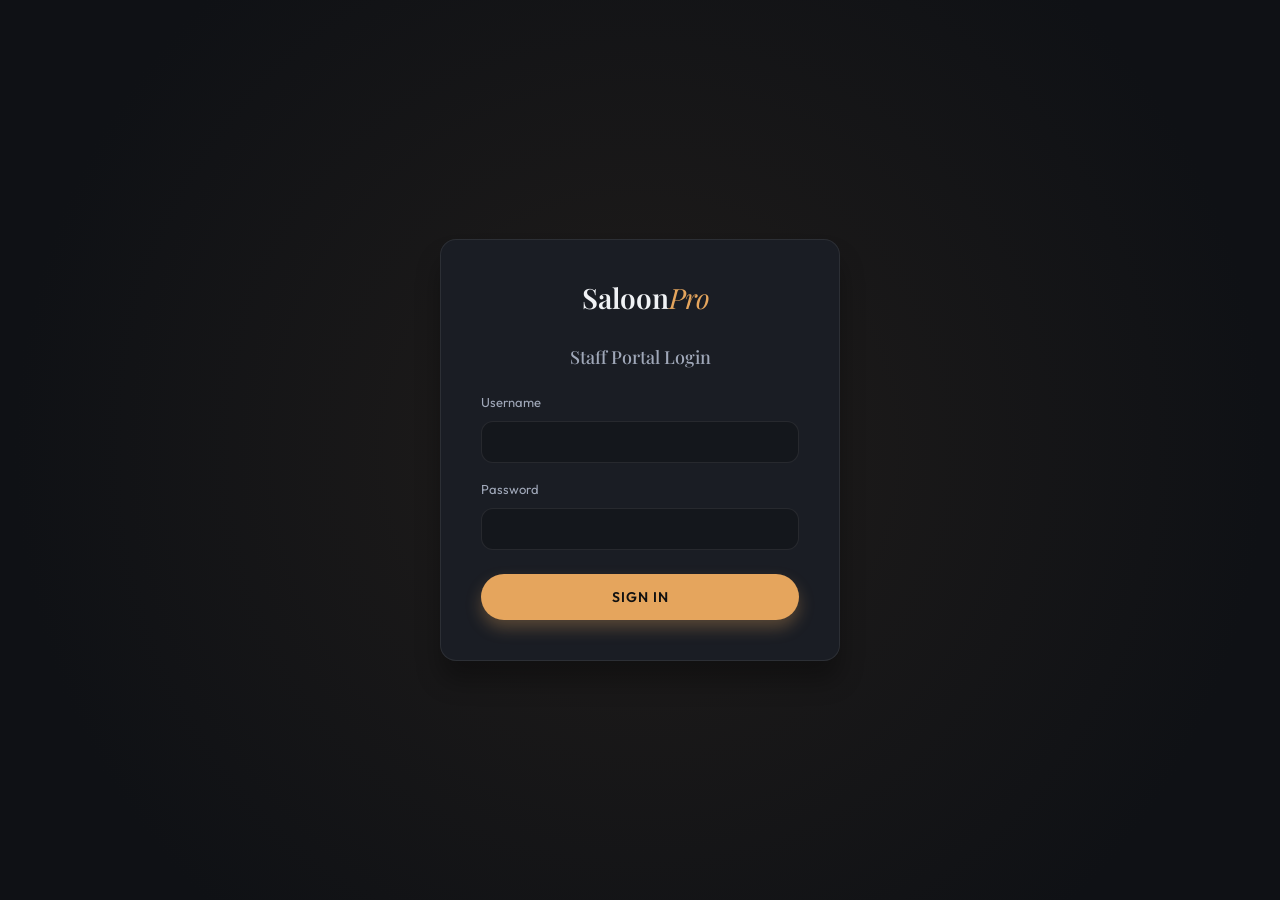
==== admin.html @ 3f76dcb0 "Initial commit" ====
<!DOCTYPE html>
<html lang="en">

<head>
    <meta charset="UTF-8">
    <meta name="viewport" content="width=device-width, initial-scale=1.0">
    <title>Saloon Pro - Premium Hair Salon Management</title>
    <!-- Modern Fonts -->
    <link rel="preconnect" href="https://fonts.googleapis.com">
    <link rel="preconnect" href="https://fonts.gstatic.com" crossorigin>
    <link
        href="https://fonts.googleapis.com/css2?family=Outfit:wght@300;400;500;600;700&family=Playfair+Display:ital,wght@0,400;0,600;1,400&display=swap"
        rel="stylesheet">
    <!-- Phosphor Icons (for clean, modern iconography) -->
    <script src="https://unpkg.com/@phosphor-icons/web"></script>
    <link rel="stylesheet" href="css/styles.css">
</head>

<body class="dark-theme">
    <!-- Login Screen Overlay -->
    <div id="login-screen" style="display:none; position:fixed; inset:0; background:var(--bg-primary); z-index:9999; align-items:center; justify-content:center; background-image: radial-gradient(circle at center, rgba(229, 165, 93, 0.08) 0%, var(--bg-primary) 80%);">
        <div style="background:var(--bg-secondary); border:1px solid var(--border-color); border-radius:var(--radius-lg); padding:40px; width:100%; max-width:400px; box-shadow:var(--shadow-lg); text-align:center; backdrop-filter:var(--blur-xl);">
            <div style="display:inline-flex; align-items:center; gap:12px; margin-bottom:32px;">
                <i class="ph ph-scissors" style="font-size:32px; color:var(--accent-gold);"></i>
                <h2 style="font-family:var(--font-heading); font-size:28px; margin:0;">Saloon<span style="color:var(--accent-gold); font-weight:400; font-style:italic;">Pro</span></h2>
            </div>
            <h3 style="margin-bottom:24px; font-weight:500; font-size:18px; color:var(--text-secondary);">Staff Portal Login</h3>
            <form id="login-form" style="text-align:left;">
                <div style="margin-bottom:16px;">
                    <label style="display:block; margin-bottom:8px; font-size:13px; color:var(--text-secondary);">Username</label>
                    <input type="text" id="login-username" required style="width:100%; padding:12px 16px; background:rgba(0,0,0,0.2); border:1px solid var(--border-color); border-radius:var(--radius-md); color:white; font-family:inherit;">
                </div>
                <div style="margin-bottom:24px;">
                    <label style="display:block; margin-bottom:8px; font-size:13px; color:var(--text-secondary);">Password</label>
                    <input type="password" id="login-password" required style="width:100%; padding:12px 16px; background:rgba(0,0,0,0.2); border:1px solid var(--border-color); border-radius:var(--radius-md); color:white; font-family:inherit;">
                </div>
                <div id="login-error" style="color:var(--danger); font-size:13px; margin-bottom:16px; display:none; text-align:center;"></div>
                <button type="submit" class="btn btn-primary" id="btn-login-submit" style="width:100%; padding:14px; text-transform:uppercase; letter-spacing:1px;">Sign In</button>
            </form>
        </div>
    </div>

    <div id="app" class="app-layout" style="display:none;">
        <!-- Sidebar Navigation -->
        <aside class="sidebar">
            <div class="brand">
                <i class="ph ph-scissors brand-icon"></i>
                <h1>Saloon<span>Pro</span></h1>
            </div>

            <nav class="nav-menu">
                <a href="#" class="nav-item active" data-page="dashboard">
                    <i class="ph ph-squares-four"></i>
                    <span>Dashboard</span>
                </a>
                <a href="#" class="nav-item" data-page="appointments">
                    <i class="ph ph-calendar-check"></i>
                    <span>Appointments</span>
                </a>
                <a href="#" class="nav-item" data-page="clients">
                    <i class="ph ph-users"></i>
                    <span>Clients</span>
                </a>
                <a href="#" class="nav-item" data-page="services">
                    <i class="ph ph-sparkle"></i>
                    <span>Services</span>
                </a>
                <a href="#" class="nav-item" data-page="staff" id="nav-staff">
                    <i class="ph ph-user-circle-gear"></i>
                    <span>Staff</span>
                </a>
                <a href="#" class="nav-item" data-page="checkout">
                    <i class="ph ph-shopping-cart"></i>
                    <span>POS Checkout</span>
                </a>
                <a href="#" class="nav-item" data-page="inventory">
                    <i class="ph ph-package"></i>
                    <span>Inventory</span>
                </a>
                <a href="#" class="nav-item" data-page="expenses">
                    <i class="ph ph-wallet"></i>
                    <span>Expenses</span>
                </a>
                <a href="#" class="nav-item" data-page="reconciliation">
                    <i class="ph ph-vault"></i>
                    <span>Drawer Close</span>
                </a>
            </nav>

            <div class="sidebar-footer">
                <button class="theme-toggle" id="theme-toggle" title="Toggle Theme">
                    <i class="ph ph-moon"></i>
                </button>
                <div class="user-profile">
                    <img src="https://ui-avatars.com/api/?name=Admin&background=1c1c1c&color=e5a55d" alt="Admin"
                        class="avatar" id="user-avatar">
                    <div class="user-info">
                        <span class="user-name" id="user-display-name">Manager</span>
                        <span class="user-role" id="user-display-role">Admin</span>
                    </div>
                </div>
                <button class="btn" id="btn-logout" style="width:100%; margin-top:8px; background:rgba(248,113,113,0.1); color:var(--danger); border:1px solid rgba(248,113,113,0.2); font-weight:600;">
                    <i class="ph ph-sign-out"></i> Logout
                </button>
            </div>
        </aside>

        <!-- Main Content Area -->
        <main class="main-content">
            <header class="topbar">
                <h2 id="page-title">Overview</h2>
                <div class="topbar-actions">
                    <button class="btn btn-primary" id="btn-new-appointment">
                        <i class="ph ph-plus"></i>
                        New Appointment
                    </button>
                    <button class="btn-icon">
                        <i class="ph ph-bell"></i>
                        <span class="badge">3</span>
                    </button>
                </div>
            </header>

            <div id="page-container" class="page-container">
                <!-- Pages will be dynamically injected here -->
            </div>
        </main>
    </div>

    <!-- Add Service Modal -->
    <div id="add-service-modal"
        style="display:none; position:fixed; inset:0; background:rgba(0,0,0,0.8); backdrop-filter:blur(5px); z-index:1000; align-items:center; justify-content:center;">
        <div
            style="background:var(--bg-card); border:1px solid var(--border-light); border-radius:var(--radius-lg); padding:30px; width:100%; max-width:500px; box-shadow:var(--shadow-xl);">
            <div style="display:flex; justify-content:space-between; align-items:center; margin-bottom:24px;">
                <h3 style="margin:0;">Add New Service</h3>
                <button type="button" class="btn-icon" id="close-service-modal" style="width:32px; height:32px;"><i
                        class="ph ph-x"></i></button>
            </div>

            <form id="add-service-form">
                <div style="margin-bottom:16px;">
                    <label
                        style="display:block; margin-bottom:8px; font-size:14px; color:var(--text-secondary);">Service
                        Name</label>
                    <input type="text" id="s-name" required
                        style="width:100%; padding:10px 14px; background:rgba(0,0,0,0.2); border:1px solid var(--border-color); border-radius:var(--radius-md); color:white; font-family:inherit;">
                </div>

                <div style="margin-bottom:16px;">
                    <label
                        style="display:block; margin-bottom:8px; font-size:14px; color:var(--text-secondary);">Description</label>
                    <textarea id="s-desc" rows="2"
                        style="width:100%; padding:10px 14px; background:rgba(0,0,0,0.2); border:1px solid var(--border-color); border-radius:var(--radius-md); color:white; font-family:inherit; resize:vertical;"></textarea>
                </div>

                <div style="display:grid; grid-template-columns:1fr 1fr; gap:16px; margin-bottom:16px;">
                    <div>
                        <label
                            style="display:block; margin-bottom:8px; font-size:14px; color:var(--text-secondary);">Duration
                            (mins)</label>
                        <input type="number" id="s-duration" required min="15" step="15"
                            style="width:100%; padding:10px 14px; background:rgba(0,0,0,0.2); border:1px solid var(--border-color); border-radius:var(--radius-md); color:white; font-family:inherit;">
                    </div>
                    <div>
                        <label
                            style="display:block; margin-bottom:8px; font-size:14px; color:var(--text-secondary);">Price
                            ($)</label>
                        <input type="number" id="s-price" required min="0" step="0.01"
                            style="width:100%; padding:10px 14px; background:rgba(0,0,0,0.2); border:1px solid var(--border-color); border-radius:var(--radius-md); color:white; font-family:inherit;">
                    </div>
                </div>

                <div style="margin-bottom:24px;">
                    <label
                        style="display:block; margin-bottom:8px; font-size:14px; color:var(--text-secondary);">Category</label>
                    <select id="s-category" required
                        style="width:100%; padding:10px 14px; background:var(--bg-secondary); border:1px solid var(--border-color); border-radius:var(--radius-md); color:white; font-family:inherit;">
                        <option value="Haircuts & Styling">Haircuts & Styling</option>
                        <option value="Color & Highlights">Color & Highlights</option>
                        <option value="Treatments">Treatments</option>
                    </select>
                </div>

                <div style="display:flex; justify-content:flex-end; gap:12px;">
                    <button type="button" class="btn" id="cancel-service-modal"
                        style="background:transparent; border:1px solid var(--border-color); color:var(--text-primary);">Cancel</button>
                    <button type="submit" class="btn btn-primary" id="save-service-btn">Save Service</button>
                </div>
            </form>
        </div>
    </div>

    <!-- Edit Service Modal -->
    <div id="edit-service-modal"
        style="display:none; position:fixed; inset:0; background:rgba(0,0,0,0.8); backdrop-filter:blur(5px); z-index:1000; align-items:center; justify-content:center;">
        <div
            style="background:var(--bg-card); border:1px solid var(--border-light); border-radius:var(--radius-lg); padding:30px; width:100%; max-width:500px; box-shadow:var(--shadow-xl);">
            <div style="display:flex; justify-content:space-between; align-items:center; margin-bottom:24px;">
                <h3 style="margin:0;">Edit Service</h3>
                <button type="button" class="btn-icon" id="close-edit-service-modal" style="width:32px; height:32px;"><i
                        class="ph ph-x"></i></button>
            </div>

            <form id="edit-service-form">
                <input type="hidden" id="edit-service-id">
                <div style="margin-bottom:16px;">
                    <label style="display:block; margin-bottom:8px; font-size:14px; color:var(--text-secondary);">Service Name</label>
                    <input type="text" id="edit-s-name" required
                        style="width:100%; padding:10px 14px; background:rgba(0,0,0,0.2); border:1px solid var(--border-color); border-radius:var(--radius-md); color:white; font-family:inherit;">
                </div>

                <div style="margin-bottom:16px;">
                    <label style="display:block; margin-bottom:8px; font-size:14px; color:var(--text-secondary);">Description</label>
                    <textarea id="edit-s-desc" rows="2"
                        style="width:100%; padding:10px 14px; background:rgba(0,0,0,0.2); border:1px solid var(--border-color); border-radius:var(--radius-md); color:white; font-family:inherit; resize:vertical;"></textarea>
                </div>

                <div style="display:grid; grid-template-columns:1fr 1fr; gap:16px; margin-bottom:16px;">
                    <div>
                        <label style="display:block; margin-bottom:8px; font-size:14px; color:var(--text-secondary);">Duration (mins)</label>
                        <input type="number" id="edit-s-duration" required min="15" step="15"
                            style="width:100%; padding:10px 14px; background:rgba(0,0,0,0.2); border:1px solid var(--border-color); border-radius:var(--radius-md); color:white; font-family:inherit;">
                    </div>
                    <div>
                        <label style="display:block; margin-bottom:8px; font-size:14px; color:var(--text-secondary);">Price ($)</label>
                        <input type="number" id="edit-s-price" required min="0" step="0.01"
                            style="width:100%; padding:10px 14px; background:rgba(0,0,0,0.2); border:1px solid var(--border-color); border-radius:var(--radius-md); color:white; font-family:inherit;">
                    </div>
                </div>

                <div style="margin-bottom:24px;">
                    <label style="display:block; margin-bottom:8px; font-size:14px; color:var(--text-secondary);">Category</label>
                    <select id="edit-s-category" required
                        style="width:100%; padding:10px 14px; background:var(--bg-secondary); border:1px solid var(--border-color); border-radius:var(--radius-md); color:white; font-family:inherit;">
                        <option value="Haircuts & Styling">Haircuts & Styling</option>
                        <option value="Color & Highlights">Color & Highlights</option>
                        <option value="Treatments">Treatments</option>
                    </select>
                </div>

                <div style="display:flex; justify-content:flex-end; gap:12px;">
                    <button type="button" class="btn" id="cancel-edit-service-modal"
                        style="background:transparent; border:1px solid var(--border-color); color:var(--text-primary);">Cancel</button>
                    <button type="submit" class="btn btn-primary" id="save-edit-service-btn">Save Changes</button>
                </div>
            </form>
        </div>
    </div>

    <!-- Add Staff Modal -->
    <div id="add-staff-modal"
        style="display:none; position:fixed; inset:0; background:rgba(0,0,0,0.8); backdrop-filter:blur(5px); z-index:1000; align-items:center; justify-content:center;">
        <div
            style="background:var(--bg-card); border:1px solid var(--border-light); border-radius:var(--radius-lg); padding:30px; width:100%; max-width:500px; box-shadow:var(--shadow-xl);">
            <div style="display:flex; justify-content:space-between; align-items:center; margin-bottom:24px;">
                <h3 style="margin:0;">Add New Staff Member</h3>
                <button type="button" class="btn-icon" id="close-staff-modal" style="width:32px; height:32px;"><i
                        class="ph ph-x"></i></button>
            </div>

            <form id="add-staff-form">
                <div style="margin-bottom:16px;">
                    <label style="display:block; margin-bottom:8px; font-size:14px; color:var(--text-secondary);">Full
                        Name</label>
                    <input type="text" id="staff-name" required
                        style="width:100%; padding:10px 14px; background:rgba(0,0,0,0.2); border:1px solid var(--border-color); border-radius:var(--radius-md); color:white; font-family:inherit;">
                </div>

                <div style="margin-bottom:16px;">
                    <label style="display:block; margin-bottom:8px; font-size:14px; color:var(--text-secondary);">Role /
                        Title</label>
                    <input type="text" id="staff-role" required placeholder="e.g. Master Stylist"
                        style="width:100%; padding:10px 14px; background:rgba(0,0,0,0.2); border:1px solid var(--border-color); border-radius:var(--radius-md); color:white; font-family:inherit;">
                </div>

                <div style="margin-bottom:24px;">
                    <label
                        style="display:block; margin-bottom:8px; font-size:14px; color:var(--text-secondary);">Specializations
                        (comma separated)</label>
                    <input type="text" id="staff-specializations" placeholder="e.g. Balayage, Precision Cuts"
                        style="width:100%; padding:10px 14px; background:rgba(0,0,0,0.2); border:1px solid var(--border-color); border-radius:var(--radius-md); color:white; font-family:inherit;">
                </div>

                <div style="display:flex; justify-content:flex-end; gap:12px;">
                    <button type="button" class="btn" id="cancel-staff-modal"
                        style="background:transparent; border:1px solid var(--border-color); color:var(--text-primary);">Cancel</button>
                    <button type="submit" class="btn btn-primary" id="save-staff-btn">Add Staff</button>
                </div>
            </form>
        </div>
    </div>

    <!-- Edit Staff Modal -->
    <div id="edit-staff-modal"
        style="display:none; position:fixed; inset:0; background:rgba(0,0,0,0.8); backdrop-filter:blur(5px); z-index:1000; align-items:center; justify-content:center;">
        <div
            style="background:var(--bg-card); border:1px solid var(--border-light); border-radius:var(--radius-lg); padding:30px; width:100%; max-width:500px; box-shadow:var(--shadow-xl);">
            <div style="display:flex; justify-content:space-between; align-items:center; margin-bottom:24px;">
                <h3 style="margin:0;">Edit Staff Member</h3>
                <button type="button" class="btn-icon" id="close-edit-staff-modal" style="width:32px; height:32px;"><i
                        class="ph ph-x"></i></button>
            </div>

            <form id="edit-staff-form">
                <input type="hidden" id="edit-staff-id">
                <div style="margin-bottom:16px;">
                    <label style="display:block; margin-bottom:8px; font-size:14px; color:var(--text-secondary);">Full Name</label>
                    <input type="text" id="edit-staff-name" required
                        style="width:100%; padding:10px 14px; background:rgba(0,0,0,0.2); border:1px solid var(--border-color); border-radius:var(--radius-md); color:white; font-family:inherit;">
                </div>

                <div style="margin-bottom:16px;">
                    <label style="display:block; margin-bottom:8px; font-size:14px; color:var(--text-secondary);">Portal Account Credentials</label>
                    <div style="display:grid; grid-template-columns: 1fr 1fr; gap:12px;">
                        <input type="text" id="edit-staff-username" required placeholder="Username" style="width:100%; padding:10px 14px; background:rgba(0,0,0,0.2); border:1px solid var(--border-color); border-radius:var(--radius-md); color:white; font-family:inherit;">
                        <input type="password" id="edit-staff-pwd" placeholder="New Password (optional)" style="width:100%; padding:10px 14px; background:rgba(0,0,0,0.2); border:1px solid var(--border-color); border-radius:var(--radius-md); color:white; font-family:inherit;">
                    </div>
                </div>

                <div style="margin-bottom:16px;" id="edit-staff-comm-section">
                    <label style="display:block; margin-bottom:8px; font-size:14px; color:var(--text-secondary);">Commission Configuration</label>
                    <div style="display:grid; grid-template-columns: 1fr 1fr; gap:12px;">
                        <input type="number" id="edit-staff-comm-rate" placeholder="Commission Rate" step="0.1" style="width:100%; padding:10px 14px; background:rgba(0,0,0,0.2); border:1px solid var(--border-color); border-radius:var(--radius-md); color:white; font-family:inherit;">
                        <select id="edit-staff-comm-type" style="width:100%; padding:10px 14px; background:var(--bg-secondary); border:1px solid var(--border-color); border-radius:var(--radius-md); color:white; font-family:inherit;">
                            <option value="percentage">Percentage (%)</option>
                            <option value="fixed">Fixed ($)</option>
                        </select>
                    </div>
                </div>

                <div style="margin-bottom:24px;" id="edit-staff-specs-section">
                    <label style="display:block; margin-bottom:8px; font-size:14px; color:var(--text-secondary);">Specializations (comma separated)</label>
                    <input type="text" id="edit-staff-specializations" placeholder="e.g. Balayage, Precision Cuts"
                        style="width:100%; padding:10px 14px; background:rgba(0,0,0,0.2); border:1px solid var(--border-color); border-radius:var(--radius-md); color:white; font-family:inherit;">
                </div>

                <div style="display:flex; justify-content:flex-end; gap:12px;">
                    <button type="button" class="btn" id="cancel-edit-staff-modal"
                        style="background:transparent; border:1px solid var(--border-color); color:var(--text-primary);">Cancel</button>
                    <button type="submit" class="btn btn-primary" id="save-edit-staff-btn">Save Changes</button>
                </div>
            </form>
        </div>
    </div>

    <!-- New Appointment Modal -->
    <div id="new-appointment-modal"
        style="display:none; position:fixed; inset:0; background:rgba(0,0,0,0.8); backdrop-filter:blur(5px); z-index:1000; align-items:center; justify-content:center;">
        <div
            style="background:var(--bg-card); border:1px solid var(--border-light); border-radius:var(--radius-lg); padding:30px; width:100%; max-width:500px; box-shadow:var(--shadow-xl);">
            <div style="display:flex; justify-content:space-between; align-items:center; margin-bottom:24px;">
                <h3 style="margin:0;">Create Appointment</h3>
                <button type="button" class="btn-icon" id="close-appointment-modal" style="width:32px; height:32px;"><i
                        class="ph ph-x"></i></button>
            </div>

            <form id="new-appointment-form">
                <div style="margin-bottom:16px;">
                    <label style="display:block; margin-bottom:8px; font-size:14px; color:var(--text-secondary);">Client Name</label>
                    <input type="text" id="apt-client-name" required
                        style="width:100%; padding:10px 14px; background:rgba(0,0,0,0.2); border:1px solid var(--border-color); border-radius:var(--radius-md); color:white; font-family:inherit;">
                </div>

                <div style="display:grid; grid-template-columns:1fr 1fr; gap:16px; margin-bottom:16px;">
                    <div>
                        <label style="display:block; margin-bottom:8px; font-size:14px; color:var(--text-secondary);">Client Email</label>
                        <input type="email" id="apt-client-email"
                            style="width:100%; padding:10px 14px; background:rgba(0,0,0,0.2); border:1px solid var(--border-color); border-radius:var(--radius-md); color:white; font-family:inherit;">
                    </div>
                    <div>
                        <label style="display:block; margin-bottom:8px; font-size:14px; color:var(--text-secondary);">Client Phone</label>
                        <input type="text" id="apt-client-phone" required
                            style="width:100%; padding:10px 14px; background:rgba(0,0,0,0.2); border:1px solid var(--border-color); border-radius:var(--radius-md); color:white; font-family:inherit;">
                    </div>
                </div>

                <div style="display:grid; grid-template-columns:1fr 1fr; gap:16px; margin-bottom:16px;">
                    <div>
                        <label style="display:block; margin-bottom:8px; font-size:14px; color:var(--text-secondary);">Service</label>
                        <select id="apt-service-id" required
                            style="width:100%; padding:10px 14px; background:var(--bg-secondary); border:1px solid var(--border-color); border-radius:var(--radius-md); color:white; font-family:inherit;"></select>
                    </div>
                    <div>
                        <label style="display:block; margin-bottom:8px; font-size:14px; color:var(--text-secondary);">Stylist</label>
                        <select id="apt-staff-id" required
                            style="width:100%; padding:10px 14px; background:var(--bg-secondary); border:1px solid var(--border-color); border-radius:var(--radius-md); color:white; font-family:inherit;"></select>
                    </div>
                </div>

                <div style="display:grid; grid-template-columns:1fr 1fr; gap:16px; margin-bottom:16px;">
                    <div>
                        <label style="display:block; margin-bottom:8px; font-size:14px; color:var(--text-secondary);">Date</label>
                        <input type="date" id="apt-date" required
                            style="width:100%; padding:10px 14px; background:rgba(0,0,0,0.2); border:1px solid var(--border-color); border-radius:var(--radius-md); color:white; font-family:inherit;">
                    </div>
                    <div>
                        <label style="display:block; margin-bottom:8px; font-size:14px; color:var(--text-secondary);">Time</label>
                        <input type="time" id="apt-time" required
                            style="width:100%; padding:10px 14px; background:rgba(0,0,0,0.2); border:1px solid var(--border-color); border-radius:var(--radius-md); color:white; font-family:inherit;">
                    </div>
                </div>

                <div style="margin-bottom:24px;">
                    <label style="display:block; margin-bottom:8px; font-size:14px; color:var(--text-secondary);">Booking Type</label>
                    <select id="apt-client-type" required
                        style="width:100%; padding:10px 14px; background:var(--bg-secondary); border:1px solid var(--border-color); border-radius:var(--radius-md); color:white; font-family:inherit;">
                        <option value="pre-booked">Pre-booked</option>
                        <option value="walk-in">Walk-in</option>
                    </select>
                </div>

                <div style="display:flex; justify-content:flex-end; gap:12px;">
                    <button type="button" class="btn" id="cancel-appointment-modal"
                        style="background:transparent; border:1px solid var(--border-color); color:var(--text-primary);">Cancel</button>
                    <button type="submit" class="btn btn-primary" id="save-appointment-btn">Save Appointment</button>
                </div>
            </form>
        </div>
    </div>

    <!-- Add Product Modal -->
    <div id="add-product-modal"
        style="display:none; position:fixed; inset:0; background:rgba(0,0,0,0.8); backdrop-filter:blur(5px); z-index:1000; align-items:center; justify-content:center;">
        <div
            style="background:var(--bg-card); border:1px solid var(--border-light); border-radius:var(--radius-lg); padding:30px; width:100%; max-width:500px; box-shadow:var(--shadow-xl);">
            <div style="display:flex; justify-content:space-between; align-items:center; margin-bottom:24px;">
                <h3 style="margin:0;">Add New Product</h3>
                <button type="button" class="btn-icon" id="close-product-modal" style="width:32px; height:32px;"><i
                        class="ph ph-x"></i></button>
            </div>

            <form id="add-product-form">
                <div style="margin-bottom:16px;">
                    <label style="display:block; margin-bottom:8px; font-size:14px; color:var(--text-secondary);">Product Name</label>
                    <input type="text" id="p-name" required
                        style="width:100%; padding:10px 14px; background:rgba(0,0,0,0.2); border:1px solid var(--border-color); border-radius:var(--radius-md); color:white; font-family:inherit;">
                </div>

                <div style="margin-bottom:16px;">
                    <label style="display:block; margin-bottom:8px; font-size:14px; color:var(--text-secondary);">Description</label>
                    <textarea id="p-desc" rows="2"
                        style="width:100%; padding:10px 14px; background:rgba(0,0,0,0.2); border:1px solid var(--border-color); border-radius:var(--radius-md); color:white; font-family:inherit; resize:vertical;"></textarea>
                </div>

                <div style="display:grid; grid-template-columns:1fr 1fr; gap:16px; margin-bottom:16px;">
                    <div>
                        <label style="display:block; margin-bottom:8px; font-size:14px; color:var(--text-secondary);">Price ($)</label>
                        <input type="number" id="p-price" required min="0" step="0.01"
                            style="width:100%; padding:10px 14px; background:rgba(0,0,0,0.2); border:1px solid var(--border-color); border-radius:var(--radius-md); color:white; font-family:inherit;">
                    </div>
                    <div>
                        <label style="display:block; margin-bottom:8px; font-size:14px; color:var(--text-secondary);">Initial Stock</label>
                        <input type="number" id="p-stock" required min="0" step="0.1"
                            style="width:100%; padding:10px 14px; background:rgba(0,0,0,0.2); border:1px solid var(--border-color); border-radius:var(--radius-md); color:white; font-family:inherit;">
                    </div>
                </div>

                <div style="display:grid; grid-template-columns:1fr 1fr; gap:16px; margin-bottom:24px;">
                    <div>
                        <label style="display:block; margin-bottom:8px; font-size:14px; color:var(--text-secondary);">Category</label>
                        <select id="p-category" required
                            style="width:100%; padding:10px 14px; background:var(--bg-secondary); border:1px solid var(--border-color); border-radius:var(--radius-md); color:white; font-family:inherit;">
                            <option value="retail_sale">Retail Sale</option>
                            <option value="salon_consumption">Salon Consumption</option>
                        </select>
                    </div>
                    <div>
                        <label style="display:block; margin-bottom:8px; font-size:14px; color:var(--text-secondary);">Min Stock Alert</label>
                        <input type="number" id="p-min-alert" required min="0" step="1"
                            style="width:100%; padding:10px 14px; background:rgba(0,0,0,0.2); border:1px solid var(--border-color); border-radius:var(--radius-md); color:white; font-family:inherit;">
                    </div>
                </div>

                <div style="display:flex; justify-content:flex-end; gap:12px;">
                    <button type="button" class="btn" id="cancel-product-modal"
                        style="background:transparent; border:1px solid var(--border-color); color:var(--text-primary);">Cancel</button>
                    <button type="submit" class="btn btn-primary" id="save-product-btn">Save Product</button>
                </div>
            </form>
        </div>
    </div>

    <!-- Log Expense Modal -->
    <div id="add-expense-modal"
        style="display:none; position:fixed; inset:0; background:rgba(0,0,0,0.8); backdrop-filter:blur(5px); z-index:1000; align-items:center; justify-content:center;">
        <div
            style="background:var(--bg-card); border:1px solid var(--border-light); border-radius:var(--radius-lg); padding:30px; width:100%; max-width:500px; box-shadow:var(--shadow-xl);">
            <div style="display:flex; justify-content:space-between; align-items:center; margin-bottom:24px;">
                <h3 style="margin:0;">Log Expense</h3>
                <button type="button" class="btn-icon" id="close-expense-modal" style="width:32px; height:32px;"><i
                        class="ph ph-x"></i></button>
            </div>

            <form id="add-expense-form">
                <div style="margin-bottom:16px;">
                    <label style="display:block; margin-bottom:8px; font-size:14px; color:var(--text-secondary);">Category</label>
                    <select id="exp-category" required
                        style="width:100%; padding:10px 14px; background:var(--bg-secondary); border:1px solid var(--border-color); border-radius:var(--radius-md); color:white; font-family:inherit;">
                        <option value="Rent">Rent</option>
                        <option value="Utilities">Utilities</option>
                        <option value="Salon Supplies">Salon Supplies</option>
                        <option value="Marketing">Marketing</option>
                        <option value="Salaries">Salaries</option>
                        <option value="Other">Other</option>
                    </select>
                </div>

                <div style="display:grid; grid-template-columns:1fr 1fr; gap:16px; margin-bottom:16px;">
                    <div>
                        <label style="display:block; margin-bottom:8px; font-size:14px; color:var(--text-secondary);">Amount ($)</label>
                        <input type="number" id="exp-amount" required min="0.01" step="0.01"
                            style="width:100%; padding:10px 14px; background:rgba(0,0,0,0.2); border:1px solid var(--border-color); border-radius:var(--radius-md); color:white; font-family:inherit;">
                    </div>
                    <div>
                        <label style="display:block; margin-bottom:8px; font-size:14px; color:var(--text-secondary);">Expense Date</label>
                        <input type="date" id="exp-date" required
                            style="width:100%; padding:10px 14px; background:rgba(0,0,0,0.2); border:1px solid var(--border-color); border-radius:var(--radius-md); color:white; font-family:inherit;">
                    </div>
                </div>

                <div style="margin-bottom:24px;">
                    <label style="display:block; margin-bottom:8px; font-size:14px; color:var(--text-secondary);">Description</label>
                    <textarea id="exp-desc" rows="2" placeholder="Describe the logged expense..."
                        style="width:100%; padding:10px 14px; background:rgba(0,0,0,0.2); border:1px solid var(--border-color); border-radius:var(--radius-md); color:white; font-family:inherit; resize:vertical;"></textarea>
                </div>

                <div style="display:flex; justify-content:flex-end; gap:12px;">
                    <button type="button" class="btn" id="cancel-expense-modal"
                        style="background:transparent; border:1px solid var(--border-color); color:var(--text-primary);">Cancel</button>
                    <button type="submit" class="btn btn-primary" id="save-expense-btn">Log Expense</button>
                </div>
            </form>
        </div>
    </div>

    <script src="js/app.js?v=2"></script>
</body>

</html>
---- css/styles.css ----
/* --- CSS Variables & Theming --- */
:root {
    /* Fonts */
    --font-heading: 'Playfair Display', serif;
    --font-body: 'Outfit', sans-serif;

    /* Base Colors (Dark Theme) */
    --bg-primary: #0f1115;
    --bg-secondary: #1a1d24;
    --bg-card: rgba(30, 33, 40, 0.7);
    --bg-glass: rgba(43, 48, 59, 0.3);
    
    --text-primary: #f0f2f5;
    --text-secondary: #a0a8b9;
    --text-muted: #6b7280;
    
    --border-color: rgba(255, 255, 255, 0.08);
    --border-light: rgba(255, 255, 255, 0.04);

    /* Accents (Premium Gold/Champagne) */
    --accent-gold: #e5a55d;
    --accent-gold-hover: #d18f45;
    --accent-gold-glow: rgba(229, 165, 93, 0.3);
    
    /* Semantic Colors */
    --success: #34d399;
    --warning: #fbbf24;
    --danger: #f87171;
    --info: #60a5fa;

    /* Shadows & Effects */
    --shadow-sm: 0 4px 6px rgba(0,0,0,0.1);
    --shadow-md: 0 10px 15px rgba(0,0,0,0.2);
    --shadow-lg: 0 20px 25px rgba(0,0,0,0.3);
    --shadow-gold: 0 8px 16px var(--accent-gold-glow);
    
    --blur-xl: blur(20px);
    --radius-sm: 8px;
    --radius-md: 12px;
    --radius-lg: 16px;
    --radius-full: 9999px;

    /* Transitions */
    --transition-fast: 0.2s ease-out;
    --transition-slow: 0.4s cubic-bezier(0.4, 0, 0.2, 1);
}

/* Light Theme Variables */
body.light-theme {
    --bg-primary: #f8fafc;
    --bg-secondary: #ffffff;
    --bg-card: rgba(255, 255, 255, 0.8);
    --bg-glass: rgba(255, 255, 255, 0.5);
    
    --text-primary: #0f172a;
    --text-secondary: #475569;
    --text-muted: #94a3b8;
    
    --border-color: rgba(0, 0, 0, 0.08);
    --border-light: rgba(0, 0, 0, 0.04);

    --accent-gold: #d97706;
    --accent-gold-hover: #b45309;
    --accent-gold-glow: rgba(217, 119, 6, 0.2);
}

/* --- Resets & Base Styles --- */
* {
    margin: 0;
    padding: 0;
    box-sizing: border-box;
}

body {
    font-family: var(--font-body);
    background-color: var(--bg-primary);
    color: var(--text-primary);
    line-height: 1.6;
    height: 100vh;
    overflow: hidden;
    transition: background-color var(--transition-slow), color var(--transition-slow);
}

h1, h2, h3, h4 {
    font-family: var(--font-heading);
    font-weight: 600;
    line-height: 1.2;
}

ul { list-style: none; }
a { text-decoration: none; color: inherit; }

/* --- Layout --- */
.app-layout {
    display: flex;
    height: 100vh;
    width: 100vw;
}

/* --- Sidebar --- */
.sidebar {
    width: 280px;
    background-color: var(--bg-secondary);
    border-right: 1px solid var(--border-color);
    display: flex;
    flex-direction: column;
    padding: 24px 20px;
    transition: background-color var(--transition-slow);
    z-index: 10;
}

.brand {
    display: flex;
    align-items: center;
    gap: 12px;
    margin-bottom: 48px;
    padding: 0 12px;
}

.brand-icon {
    font-size: 28px;
    color: var(--accent-gold);
}

.brand h1 {
    font-size: 24px;
    font-family: var(--font-heading);
    letter-spacing: -0.5px;
}

.brand h1 span {
    color: var(--accent-gold);
    font-weight: 400;
    font-style: italic;
}

.nav-menu {
    flex: 1;
    display: flex;
    flex-direction: column;
    gap: 8px;
}

.nav-item {
    display: flex;
    align-items: center;
    gap: 16px;
    padding: 12px 16px;
    border-radius: var(--radius-md);
    color: var(--text-secondary);
    font-weight: 500;
    font-size: 15px;
    transition: all var(--transition-fast);
}

.nav-item i {
    font-size: 22px;
}

.nav-item:hover {
    background-color: var(--bg-glass);
    color: var(--text-primary);
    transform: translateX(4px);
}

.nav-item.active {
    background-color: var(--accent-gold-glow);
    color: var(--accent-gold);
    position: relative;
    border-left: 3px solid var(--accent-gold);
}

.sidebar-footer {
    margin-top: auto;
    display: flex;
    flex-direction: column;
    gap: 16px;
    border-top: 1px solid var(--border-light);
    padding-top: 24px;
}

.user-profile {
    display: flex;
    align-items: center;
    gap: 12px;
    padding: 8px;
    border-radius: var(--radius-md);
    background: var(--bg-glass);
    border: 1px solid var(--border-color);
}

.avatar {
    width: 40px;
    height: 40px;
    border-radius: var(--radius-full);
    object-fit: cover;
    border: 2px solid var(--accent-gold);
}

.user-info {
    display: flex;
    flex-direction: column;
}

.user-name {
    font-weight: 600;
    font-size: 14px;
}

.user-role {
    font-size: 12px;
    color: var(--text-muted);
}

/* --- Main Content --- */
.main-content {
    flex: 1;
    display: flex;
    flex-direction: column;
    background: radial-gradient(circle at top right, var(--bg-secondary) 0%, var(--bg-primary) 60%);
    overflow: hidden;
}

.topbar {
    height: 80px;
    padding: 0 40px;
    display: flex;
    align-items: center;
    justify-content: space-between;
    border-bottom: 1px solid var(--border-light);
    backdrop-filter: var(--blur-xl);
    -webkit-backdrop-filter: var(--blur-xl);
    z-index: 5;
}

#page-title {
    font-size: 26px;
    letter-spacing: -0.5px;
}

.topbar-actions {
    display: flex;
    align-items: center;
    gap: 16px;
}

/* --- Buttons --- */
.btn {
    display: inline-flex;
    align-items: center;
    justify-content: center;
    gap: 8px;
    padding: 10px 20px;
    border-radius: var(--radius-full);
    font-weight: 600;
    font-size: 14px;
    cursor: pointer;
    border: none;
    transition: all var(--transition-fast);
    font-family: inherit;
}

.btn-primary {
    background-color: var(--accent-gold);
    color: #111;
    box-shadow: var(--shadow-gold);
}

.btn-primary:hover {
    background-color: var(--accent-gold-hover);
    transform: translateY(-2px);
    box-shadow: 0 12px 20px var(--accent-gold-glow);
}

.btn-icon {
    width: 44px;
    height: 44px;
    border-radius: var(--radius-full);
    display: flex;
    align-items: center;
    justify-content: center;
    background-color: var(--bg-glass);
    border: 1px solid var(--border-color);
    color: var(--text-primary);
    cursor: pointer;
    font-size: 20px;
    transition: all var(--transition-fast);
    position: relative;
}

.btn-icon:hover {
    background-color: var(--bg-secondary);
    transform: translateY(-2px);
}

.theme-toggle {
    width: 100%;
    display: flex;
    align-items: center;
    justify-content: center;
    padding: 8px;
    border-radius: var(--radius-md);
    background: transparent;
    border: 1px solid var(--border-color);
    color: var(--text-secondary);
    cursor: pointer;
    transition: all var(--transition-fast);
    font-size: 20px;
}
.theme-toggle:hover {
    background: var(--bg-glass);
    color: var(--text-primary);
}

.badge {
    position: absolute;
    top: -2px;
    right: -2px;
    background-color: var(--accent-gold);
    color: #111;
    font-size: 10px;
    font-weight: 700;
    width: 18px;
    height: 18px;
    border-radius: var(--radius-full);
    display: flex;
    align-items: center;
    justify-content: center;
    border: 2px solid var(--bg-primary);
}

/* --- Page Container --- */
.page-container {
    flex: 1;
    padding: 40px;
    overflow-y: auto;
    scrollbar-width: thin;
    scrollbar-color: var(--border-color) transparent;
}

.page-container::-webkit-scrollbar {
    width: 6px;
}
.page-container::-webkit-scrollbar-track {
    background: transparent;
}
.page-container::-webkit-scrollbar-thumb {
    background-color: var(--border-color);
    border-radius: 10px;
}

/* Animations */
@keyframes fadeIn {
    from { opacity: 0; transform: translateY(10px); }
    to { opacity: 1; transform: translateY(0); }
}

.fade-in {
    animation: fadeIn var(--transition-slow) forwards;
}

/* Status dots */
.status-dot {
    width: 8px;
    height: 8px;
    border-radius: var(--radius-full);
    display: inline-block;
}
.status-upcoming { background-color: var(--info); box-shadow: 0 0 8px var(--info); }
.status-active { background-color: var(--success); box-shadow: 0 0 8px var(--success); }
.status-completed { background-color: var(--text-muted); }
.status-cancelled { background-color: var(--danger); }
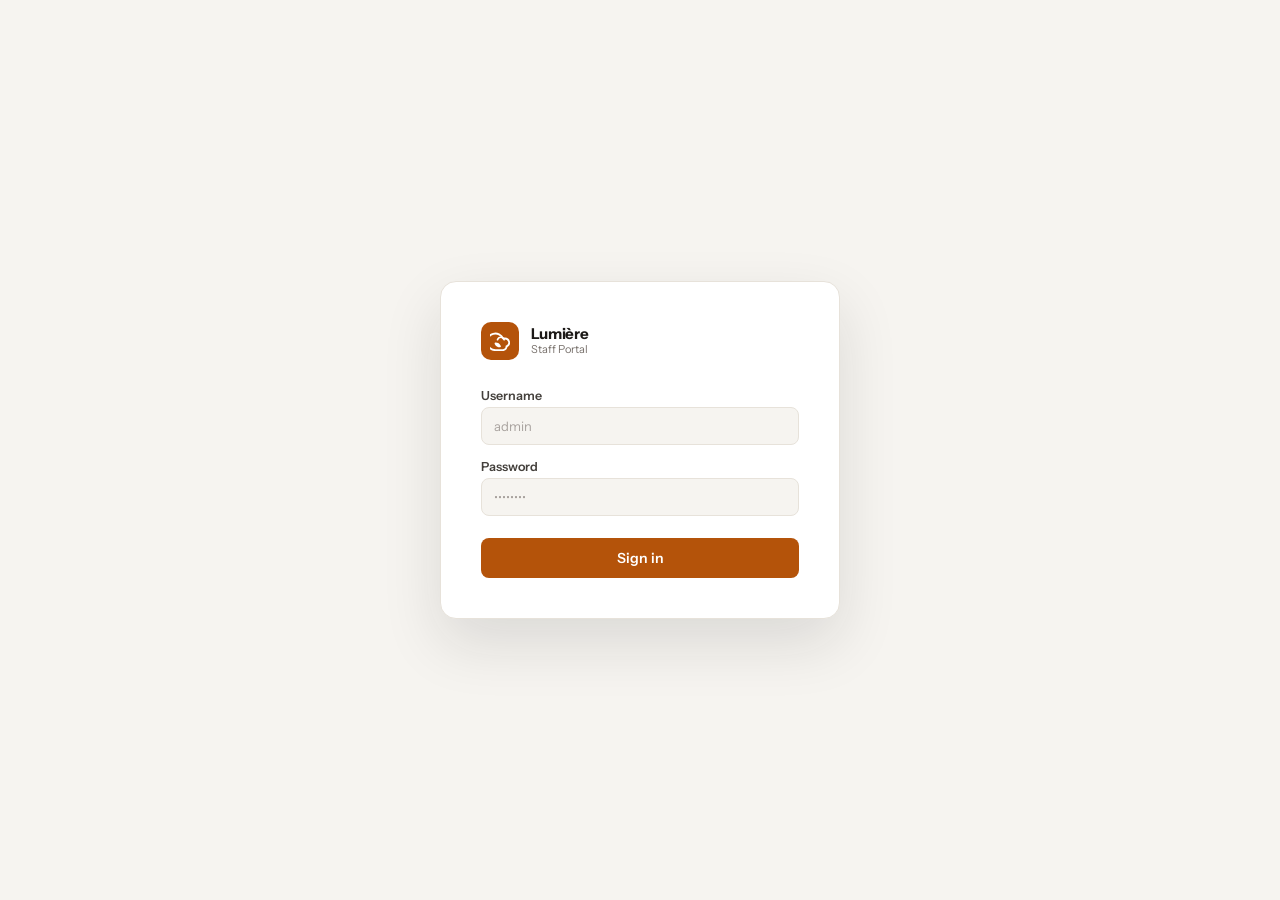
==== commit beac07a0: "Redesign admin panel with new Lumière UI Converts the RepairSync DCLogic design to vanilla HTML+JS t" ====
--- a/admin.html
+++ b/admin.html
@@ -1,540 +1,952 @@
 <!DOCTYPE html>
 <html lang="en">
-
 <head>
-    <meta charset="UTF-8">
-    <meta name="viewport" content="width=device-width, initial-scale=1.0">
-    <title>Saloon Pro - Premium Hair Salon Management</title>
-    <!-- Modern Fonts -->
-    <link rel="preconnect" href="https://fonts.googleapis.com">
-    <link rel="preconnect" href="https://fonts.gstatic.com" crossorigin>
-    <link
-        href="https://fonts.googleapis.com/css2?family=Outfit:wght@300;400;500;600;700&family=Playfair+Display:ital,wght@0,400;0,600;1,400&display=swap"
-        rel="stylesheet">
-    <!-- Phosphor Icons (for clean, modern iconography) -->
-    <script src="https://unpkg.com/@phosphor-icons/web"></script>
-    <link rel="stylesheet" href="css/styles.css">
+<meta charset="utf-8">
+<meta name="viewport" content="width=device-width, initial-scale=1">
+<title>Lumière — Staff Portal</title>
+<link rel="preconnect" href="https://fonts.googleapis.com">
+<link href="https://fonts.googleapis.com/css2?family=Instrument+Sans:wght@400;500;600;700&family=Spline+Sans+Mono:wght@500;600&display=swap" rel="stylesheet">
+<style>
+html,body{margin:0;padding:0;}
+body{font-family:'Instrument Sans',-apple-system,sans-serif;background:#F6F4F0;color:#1C1917;-webkit-font-smoothing:antialiased;font-size:14px;}
+*{box-sizing:border-box;}
+a{color:#B4530A;text-decoration:none;}
+::-webkit-scrollbar{width:10px;height:10px}
+::-webkit-scrollbar-thumb{background:#D8D2C8;border-radius:5px;border:2px solid #F6F4F0}
+::-webkit-scrollbar-track{background:transparent}
+input::placeholder,textarea::placeholder{color:#A8A29E}
+input,select,textarea{font-family:'Instrument Sans',-apple-system,sans-serif;}
+/* Login */
+#login-overlay{position:fixed;inset:0;background:#F6F4F0;z-index:9999;display:flex;align-items:center;justify-content:center;}
+#login-box{background:#fff;border:1px solid #E7E2DA;border-radius:16px;padding:40px;width:100%;max-width:400px;box-shadow:0 24px 60px rgba(28,25,23,0.12);}
+.login-logo{display:flex;align-items:center;gap:12px;margin-bottom:28px;}
+.login-logo-icon{background:#B4530A;width:38px;height:38px;border-radius:10px;display:flex;align-items:center;justify-content:center;flex-shrink:0;}
+.login-logo h1{margin:0;font-size:20px;font-weight:700;letter-spacing:-0.02em;}
+.login-label{display:block;font-size:12.5px;font-weight:600;color:#44403C;margin-bottom:4px;}
+.login-input{width:100%;padding:10px 12px;border:1px solid #E7E2DA;background:#F6F4F0;border-radius:8px;font-size:13px;outline:none;color:#1C1917;}
+.login-input:focus{border-color:#B4530A;background:#fff;}
+#login-error{color:#B3261E;font-size:12.5px;margin-bottom:12px;display:none;}
+.btn-login{width:100%;background:#B4530A;color:#fff;border:none;padding:11px;border-radius:8px;font-size:14px;font-weight:600;cursor:pointer;font-family:inherit;margin-top:4px;}
+.btn-login:hover{background:#933F00;}
+/* App */
+#app{display:none;height:100vh;width:100%;overflow:hidden;font-variant-numeric:tabular-nums;}
+.layout{display:flex;height:100vh;width:100%;}
+/* Sidebar */
+.sidebar{width:232px;flex-shrink:0;background:#23201C;height:100%;display:flex;flex-direction:column;padding:20px 12px 12px 12px;}
+.sb-brand{display:flex;align-items:center;gap:10px;padding:0 10px;margin-bottom:6px;}
+.sb-brand-icon{background:#B4530A;width:30px;height:30px;border-radius:8px;display:flex;align-items:center;justify-content:center;flex-shrink:0;}
+.sb-title{font-weight:700;font-size:15px;letter-spacing:-0.01em;color:#F5F1EA;line-height:1.2;}
+.sb-sub{font-size:11px;color:#8A8177;line-height:1.2;}
+.sb-divider{height:1px;background:rgba(255,255,255,0.08);margin:14px 4px;}
+.sb-nav{flex:1;display:flex;flex-direction:column;gap:2px;}
+.sb-item{display:flex;align-items:center;gap:10px;padding:8px 10px;border-radius:8px;cursor:pointer;color:#B0A79B;position:relative;transition:background .12s,color .12s;}
+.sb-item:hover{background:rgba(255,255,255,0.07);color:#F5F1EA;}
+.sb-item.active{background:rgba(255,255,255,0.09);color:#F5F1EA;}
+.sb-indicator{position:absolute;left:-12px;top:8px;bottom:8px;width:3px;border-radius:0 3px 3px 0;background:transparent;}
+.sb-item.active .sb-indicator{background:#D97742;}
+.sb-item-icon{display:flex;width:17px;height:17px;flex-shrink:0;}
+.sb-item-label{font-weight:500;font-size:13.5px;flex:1;}
+.sb-count{font-size:11px;font-weight:600;background:rgba(255,255,255,0.1);color:#C9C1B6;border-radius:99px;padding:1px 7px;}
+.sb-user{background:rgba(255,255,255,0.05);border:1px solid rgba(255,255,255,0.07);border-radius:10px;padding:10px;display:flex;align-items:center;gap:10px;}
+.sb-avatar{width:32px;height:32px;border-radius:8px;background:#3E3830;color:#E8E1D7;display:flex;align-items:center;justify-content:center;font-weight:600;font-size:13px;flex-shrink:0;}
+.sb-username{font-size:13px;font-weight:600;color:#F5F1EA;white-space:nowrap;overflow:hidden;text-overflow:ellipsis;}
+.sb-role{font-size:11px;color:#8A8177;}
+.sb-logout{color:#8A8177;cursor:pointer;display:flex;}
+.sb-logout:hover{color:#F5F1EA;}
+/* Main */
+.main-col{flex:1;display:flex;flex-direction:column;height:100%;min-width:0;}
+/* Topbar */
+.topbar{height:56px;flex-shrink:0;background:#FFFFFF;border-bottom:1px solid #E7E2DA;display:flex;align-items:center;gap:12px;padding:0 20px;}
+.topbar h1{margin:0;font-size:16px;font-weight:700;letter-spacing:-0.01em;}
+.topbar-search{position:relative;width:300px;}
+.topbar-search input{width:100%;padding:7px 12px 7px 32px;border:1px solid #E7E2DA;background:#F6F4F0;color:#1C1917;border-radius:8px;font-size:13px;outline:none;}
+.topbar-search input:focus{border-color:#B4530A;background:#fff;}
+.topbar-search-icon{position:absolute;left:10px;top:50%;transform:translateY(-50%);color:#A8A29E;display:flex;}
+.btn-primary{background:#B4530A;color:#fff;border:none;padding:8px 14px;border-radius:8px;display:flex;align-items:center;gap:7px;cursor:pointer;font-family:inherit;font-size:13px;font-weight:600;}
+.btn-primary:hover{background:#933F00;}
+.btn-secondary{background:#fff;color:#44403C;border:1px solid #E7E2DA;padding:8px 14px;border-radius:8px;cursor:pointer;font-family:inherit;font-size:13px;font-weight:600;}
+.btn-secondary:hover{background:#F6F4F0;}
+/* Content */
+.content{flex:1;overflow-y:auto;min-height:0;}
+/* Cards */
+.card{background:#fff;border:1px solid #E7E2DA;border-radius:12px;}
+.stat-grid{display:grid;grid-template-columns:repeat(4,1fr);gap:14px;margin-bottom:14px;}
+.stat-card{background:#fff;border:1px solid #E7E2DA;padding:16px;border-radius:12px;}
+.stat-label{font-size:12.5px;font-weight:600;color:#78716C;text-transform:uppercase;letter-spacing:0.04em;margin-bottom:10px;}
+.stat-value{font-size:24px;font-weight:700;letter-spacing:-0.02em;line-height:1;}
+.stat-delta{font-size:12px;margin-top:8px;font-weight:500;}
+/* Tables */
+table{width:100%;text-align:left;border-collapse:collapse;}
+th{padding:10px 16px;font-size:11.5px;text-transform:uppercase;color:#78716C;font-weight:600;letter-spacing:0.05em;border-bottom:1px solid #E7E2DA;background:#FAF8F4;}
+td{padding:11px 16px;border-bottom:1px solid #F3EFE8;font-size:13px;}
+tr:hover td{background:#FAF8F4;}
+/* Chip */
+.chip{font-size:11px;padding:3px 9px;border-radius:99px;font-weight:600;display:inline-block;}
+/* Modal / Drawer */
+.overlay{position:fixed;inset:0;background:rgba(28,25,23,0.4);z-index:50;display:flex;align-items:center;justify-content:center;padding:16px;}
+.modal{background:#fff;width:100%;max-width:560px;border-radius:16px;box-shadow:0 24px 60px rgba(28,25,23,0.25);display:flex;flex-direction:column;max-height:88vh;overflow:hidden;}
+.modal-header{display:flex;justify-content:space-between;align-items:center;padding:18px 22px;border-bottom:1px solid #EFEAE2;}
+.modal-body{flex:1;overflow-y:auto;padding:22px;display:flex;flex-direction:column;gap:16px;}
+.modal-footer{padding:14px 22px;border-top:1px solid #EFEAE2;display:flex;justify-content:flex-end;gap:10px;background:#FAF8F4;}
+.drawer-overlay{position:fixed;inset:0;background:rgba(28,25,23,0.32);z-index:45;}
+.drawer{position:fixed;top:0;right:0;bottom:0;width:420px;background:#fff;z-index:46;box-shadow:-16px 0 40px rgba(28,25,23,0.18);display:flex;flex-direction:column;}
+.drawer-header{padding:18px 20px;border-bottom:1px solid #EFEAE2;display:flex;align-items:flex-start;justify-content:space-between;}
+.drawer-body{flex:1;overflow-y:auto;padding:20px;display:flex;flex-direction:column;gap:20px;}
+.drawer-footer{padding:14px 20px;border-top:1px solid #EFEAE2;display:flex;gap:10px;}
+/* Form */
+.form-label{display:block;font-size:12.5px;font-weight:600;color:#44403C;margin-bottom:4px;}
+.form-input{width:100%;padding:9px 12px;border:1px solid #E7E2DA;background:#F6F4F0;border-radius:8px;font-size:13px;outline:none;color:#1C1917;}
+.form-input:focus{border-color:#B4530A;background:#fff;}
+.form-grid-2{display:grid;grid-template-columns:1fr 1fr;gap:14px;}
+/* Notif dropdown */
+#notif-dropdown{display:none;position:absolute;top:42px;right:0;width:320px;background:#fff;border:1px solid #E7E2DA;border-radius:12px;box-shadow:0 12px 32px rgba(28,25,23,0.14);z-index:40;overflow:hidden;}
+/* Kanban */
+.kanban{display:grid;grid-template-columns:repeat(4,1fr);gap:12px;align-items:start;flex:1;min-height:0;overflow-y:auto;padding:24px;}
+.kanban-col{background:#EFEBE3;border-radius:12px;padding:10px;display:flex;flex-direction:column;gap:8px;}
+.kanban-col-head{display:flex;align-items:center;gap:8px;padding:2px 4px;}
+.kanban-card{background:#fff;border:1px solid #E7E2DA;border-radius:10px;padding:12px;cursor:pointer;box-shadow:0 1px 2px rgba(28,25,23,0.05);}
+.kanban-card:hover{border-color:#C9BFB0;box-shadow:0 3px 10px rgba(28,25,23,0.08);}
+/* Loading spinner */
+.spinner{width:24px;height:24px;border:3px solid #E7E2DA;border-top-color:#B4530A;border-radius:50%;animation:spin .7s linear infinite;margin:40px auto;}
+@keyframes spin{to{transform:rotate(360deg)}}
+</style>
 </head>
-
-<body class="dark-theme">
-    <!-- Login Screen Overlay -->
-    <div id="login-screen" style="display:none; position:fixed; inset:0; background:var(--bg-primary); z-index:9999; align-items:center; justify-content:center; background-image: radial-gradient(circle at center, rgba(229, 165, 93, 0.08) 0%, var(--bg-primary) 80%);">
-        <div style="background:var(--bg-secondary); border:1px solid var(--border-color); border-radius:var(--radius-lg); padding:40px; width:100%; max-width:400px; box-shadow:var(--shadow-lg); text-align:center; backdrop-filter:var(--blur-xl);">
-            <div style="display:inline-flex; align-items:center; gap:12px; margin-bottom:32px;">
-                <i class="ph ph-scissors" style="font-size:32px; color:var(--accent-gold);"></i>
-                <h2 style="font-family:var(--font-heading); font-size:28px; margin:0;">Saloon<span style="color:var(--accent-gold); font-weight:400; font-style:italic;">Pro</span></h2>
+<body>
+
+<!-- LOGIN OVERLAY -->
+<div id="login-overlay">
+  <div id="login-box">
+    <div class="login-logo">
+      <div class="login-logo-icon">
+        <svg width="20" height="20" viewBox="0 0 24 24" fill="none" stroke="#fff" stroke-width="2.2" stroke-linecap="round" stroke-linejoin="round"><path d="M20.88 18.09A5 5 0 0 0 18 9h-2.26a10 10 0 1 0-9.14 14h9.14a5 5 0 0 0 4.14-4.91 5 5 0 0 0 .96-0z"></path><path d="M6.6 15a6 6 0 0 0 5.4 3.4A6 6 0 0 0 6.6 15z" fill="none"></path><path d="M9 10.5c.5-1.5 2-3 4-3s3.5 1.5 4 3" stroke-width="2"></path></svg>
+      </div>
+      <div>
+        <div class="sb-title" style="color:#1C1917">Lumière</div>
+        <div class="sb-sub" style="color:#78716C">Staff Portal</div>
+      </div>
+    </div>
+    <div style="margin-bottom:14px;">
+      <label class="login-label">Username</label>
+      <input id="login-username" type="text" class="login-input" placeholder="admin" autocomplete="username">
+    </div>
+    <div style="margin-bottom:18px;">
+      <label class="login-label">Password</label>
+      <input id="login-password" type="password" class="login-input" placeholder="••••••••" autocomplete="current-password">
+    </div>
+    <div id="login-error"></div>
+    <button class="btn-login" id="btn-login">Sign in</button>
+  </div>
+</div>
+
+<!-- MAIN APP -->
+<div id="app">
+<div class="layout">
+
+  <!-- SIDEBAR -->
+  <div class="sidebar">
+    <div class="sb-brand">
+      <div class="sb-brand-icon">
+        <svg width="16" height="16" viewBox="0 0 24 24" fill="none" stroke="#fff" stroke-width="2.2" stroke-linecap="round" stroke-linejoin="round"><path d="M20.88 18.09A5 5 0 0 0 18 9h-2.26a10 10 0 1 0-9.14 14"></path><path d="M9 10.5c.5-1.5 2-3 4-3s3.5 1.5 4 3" stroke-width="2"></path></svg>
+      </div>
+      <div>
+        <div class="sb-title">Lumière</div>
+        <div class="sb-sub" id="sb-workspace">Hair Salon</div>
+      </div>
+    </div>
+
+    <div class="sb-divider"></div>
+
+    <nav class="sb-nav" id="sidebar-nav"></nav>
+
+    <div class="sb-user">
+      <div class="sb-avatar" id="sb-initials">--</div>
+      <div style="flex:1;min-width:0">
+        <div class="sb-username" id="sb-username">Loading…</div>
+        <div class="sb-role" id="sb-role">Staff</div>
+      </div>
+      <span class="sb-logout" title="Sign out" id="btn-logout">
+        <svg width="15" height="15" viewBox="0 0 24 24" fill="none" stroke="currentColor" stroke-width="2" stroke-linecap="round" stroke-linejoin="round"><path d="M9 21H5a2 2 0 0 1-2-2V5a2 2 0 0 1 2-2h4"></path><polyline points="16 17 21 12 16 7"></polyline><line x1="21" x2="9" y1="12" y2="12"></line></svg>
+      </span>
+    </div>
+  </div>
+
+  <!-- MAIN COLUMN -->
+  <div class="main-col">
+
+    <!-- TOPBAR -->
+    <div class="topbar">
+      <h1 id="screen-title">Dashboard</h1>
+      <div style="flex:1"></div>
+      <div class="topbar-search">
+        <span class="topbar-search-icon"><svg width="15" height="15" viewBox="0 0 24 24" fill="none" stroke="currentColor" stroke-width="2" stroke-linecap="round" stroke-linejoin="round"><circle cx="11" cy="11" r="8"></circle><path d="m21 21-4.3-4.3"></path></svg></span>
+        <input type="text" id="search-input" placeholder="Search appointments, clients…">
+      </div>
+      <div style="position:relative">
+        <button id="btn-notif" style="width:34px;height:34px;border-radius:8px;border:1px solid #E7E2DA;background:#fff;color:#57534E;cursor:pointer;display:flex;align-items:center;justify-content:center;position:relative;">
+          <svg width="16" height="16" viewBox="0 0 24 24" fill="none" stroke="currentColor" stroke-width="2" stroke-linecap="round" stroke-linejoin="round"><path d="M6 8a6 6 0 0 1 12 0c0 7 3 9 3 9H3s3-2 3-9"></path><path d="M10.3 21a1.94 1.94 0 0 0 3.4 0"></path></svg>
+          <span id="notif-dot" style="position:absolute;top:6px;right:7px;width:7px;height:7px;border-radius:99px;background:#B3261E;border:1.5px solid #fff;display:none"></span>
+        </button>
+        <div id="notif-dropdown">
+          <div style="display:flex;align-items:center;justify-content:space-between;padding:12px 14px;border-bottom:1px solid #EFEAE2;">
+            <span style="font-weight:700;font-size:13px">Notifications</span>
+          </div>
+          <div id="notif-list"></div>
+        </div>
+      </div>
+      <button class="btn-primary" id="btn-new-appt">
+        <svg width="14" height="14" viewBox="0 0 24 24" fill="none" stroke="currentColor" stroke-width="2.4" stroke-linecap="round"><path d="M5 12h14"></path><path d="M12 5v14"></path></svg>
+        New Appointment
+      </button>
+    </div>
+
+    <!-- CONTENT AREA -->
+    <div class="content" id="content-area">
+      <div class="spinner"></div>
+    </div>
+  </div>
+</div>
+</div>
+
+<!-- APPOINTMENT DETAIL DRAWER -->
+<div id="drawer-overlay" class="drawer-overlay" style="display:none"></div>
+<div id="appt-drawer" class="drawer" style="display:none">
+  <div class="drawer-header">
+    <div>
+      <div style="display:flex;align-items:center;gap:10px">
+        <span id="drawer-id" style="font-family:'Spline Sans Mono',monospace;font-size:13px;font-weight:600;color:#78716C"></span>
+        <span id="drawer-status-chip" class="chip"></span>
+      </div>
+      <h2 id="drawer-service" style="margin:6px 0 0 0;font-size:18px;font-weight:700;letter-spacing:-0.01em"></h2>
+    </div>
+    <button id="btn-close-drawer" style="color:#A8A29E;background:none;border:none;cursor:pointer;display:flex;padding:4px;">
+      <svg width="18" height="18" viewBox="0 0 24 24" fill="none" stroke="currentColor" stroke-width="2" stroke-linecap="round"><path d="M18 6 6 18"></path><path d="m6 6 12 12"></path></svg>
+    </button>
+  </div>
+  <div class="drawer-body">
+    <div>
+      <div style="font-size:12px;font-weight:700;text-transform:uppercase;letter-spacing:0.05em;color:#78716C;margin-bottom:10px">Progress</div>
+      <div id="drawer-steps" style="display:flex;align-items:center;gap:4px"></div>
+    </div>
+    <div id="drawer-client-card" style="background:#FAF8F4;border:1px solid #EFEAE2;border-radius:10px;padding:12px 14px;display:flex;align-items:center;gap:12px"></div>
+    <div style="display:grid;grid-template-columns:1fr 1fr;gap:10px" id="drawer-details-grid"></div>
+    <div>
+      <div style="font-size:12px;font-weight:700;text-transform:uppercase;letter-spacing:0.05em;color:#78716C;margin-bottom:8px">Notes</div>
+      <p id="drawer-notes" style="margin:0;font-size:13px;color:#57534E;line-height:1.5"></p>
+    </div>
+  </div>
+  <div class="drawer-footer">
+    <button class="btn-secondary" style="flex:1" id="btn-cancel-appt">Cancel appointment</button>
+    <button class="btn-primary" style="flex:1.4" id="btn-advance-stage">Advance stage</button>
+  </div>
+</div>
+
+<!-- NEW APPOINTMENT MODAL -->
+<div class="overlay" id="new-appt-modal" style="display:none">
+  <div class="modal">
+    <div class="modal-header">
+      <div>
+        <h2 style="margin:0;font-size:17px;font-weight:700">New Appointment</h2>
+        <p id="modal-step-label" style="margin:2px 0 0 0;font-size:12.5px;color:#78716C">Step 1 of 3 — Client</p>
+      </div>
+      <button id="btn-close-modal" style="color:#A8A29E;background:none;border:none;cursor:pointer;display:flex;">
+        <svg width="18" height="18" viewBox="0 0 24 24" fill="none" stroke="currentColor" stroke-width="2" stroke-linecap="round"><path d="M18 6 6 18"></path><path d="m6 6 12 12"></path></svg>
+      </button>
+    </div>
+    <div style="display:flex;gap:5px;padding:12px 22px 0 22px" id="modal-step-bars"></div>
+    <div class="modal-body" id="modal-body"></div>
+    <div class="modal-footer">
+      <button class="btn-secondary" id="btn-modal-back">Cancel</button>
+      <button class="btn-primary" id="btn-modal-next">Continue</button>
+    </div>
+  </div>
+</div>
+
+<script>
+// ─── CONFIG ────────────────────────────────────────────────────────────────
+const API = (window.location.hostname === 'localhost' || window.location.hostname === '127.0.0.1')
+  ? 'http://localhost:8000/api/index.php'
+  : '/api/index.php';
+
+// ─── STATE ─────────────────────────────────────────────────────────────────
+const S = {
+  token: localStorage.getItem('lum_token') || '',
+  user: JSON.parse(localStorage.getItem('lum_user') || 'null'),
+  screen: 'dashboard',
+  appointmentsView: 'board',
+  appointments: [],
+  clients: [],
+  services: [],
+  staff: [],
+  inventory: [],
+  dashboard: null,
+  drawerApptId: null,
+  modalStep: 0,
+  modalData: { client_name:'', client_phone:'', client_email:'', service_id:'', staff_id:'', date:'', time:'', notes:'' },
+  searchQ: ''
+};
+
+// ─── API HELPERS ───────────────────────────────────────────────────────────
+async function api(action, method='GET', body=null) {
+  const opts = { method, headers: { 'Content-Type': 'application/json' } };
+  if (S.token) opts.headers['Authorization'] = 'Bearer ' + S.token;
+  if (body) opts.body = JSON.stringify(body);
+  const res = await fetch(API + '?action=' + action, opts);
+  return res.json();
+}
+
+// ─── STAGE META ────────────────────────────────────────────────────────────
+const STAGES = ['pending','confirmed','in_progress','completed'];
+const STAGE_META = {
+  pending:    { label:'Pending',    chipBg:'#EDEAE4', chipColor:'#57534E', dot:'#A8A29E' },
+  confirmed:  { label:'Confirmed',  chipBg:'#FCF3E3', chipColor:'#96590A', dot:'#D97706' },
+  in_progress:{ label:'In Progress',chipBg:'#E8F0FC', chipColor:'#1D5FBF', dot:'#3B76D4' },
+  completed:  { label:'Completed',  chipBg:'#E3F2E9', chipColor:'#1A7F4E', dot:'#2E9E63' },
+  cancelled:  { label:'Cancelled',  chipBg:'#FBEAE9', chipColor:'#B3261E', dot:'#D64545' }
+};
+
+// ─── UTILS ─────────────────────────────────────────────────────────────────
+function initials(name='') { return (name||'').split(/[\s_]+/).filter(Boolean).map(w=>w[0]).slice(0,2).join('').toUpperCase() || '?'; }
+function chip(status) {
+  const m = STAGE_META[status] || STAGE_META.pending;
+  return `<span class="chip" style="background:${m.chipBg};color:${m.chipColor}">${m.label}</span>`;
+}
+function icon(svg) { return `<svg width="17" height="17" viewBox="0 0 24 24" fill="none" stroke="currentColor" stroke-width="2" stroke-linecap="round" stroke-linejoin="round">${svg}</svg>`; }
+
+const ICONS = {
+  dashboard: '<rect width="7" height="9" x="3" y="3" rx="1"></rect><rect width="7" height="5" x="14" y="3" rx="1"></rect><rect width="7" height="9" x="14" y="12" rx="1"></rect><rect width="7" height="5" x="3" y="16" rx="1"></rect>',
+  appointments: '<rect width="18" height="18" x="3" y="4" rx="2" ry="2"></rect><line x1="16" x2="16" y1="2" y2="6"></line><line x1="8" x2="8" y1="2" y2="6"></line><line x1="3" x2="21" y1="10" y2="10"></line>',
+  clients: '<path d="M16 21v-2a4 4 0 0 0-4-4H6a4 4 0 0 0-4 4v2"></path><circle cx="9" cy="7" r="4"></circle><path d="M22 21v-2a4 4 0 0 0-3-3.87"></path><path d="M16 3.13a4 4 0 0 1 0 7.75"></path>',
+  services: '<path d="M12 22s8-4 8-10V5l-8-3-8 3v7c0 6 8 10 8 10"></path>',
+  staff: '<circle cx="12" cy="8" r="5"></circle><path d="M20 21a8 8 0 1 0-16 0"></path>',
+  inventory: '<path d="M21 16V8a2 2 0 0 0-1-1.73l-7-4a2 2 0 0 0-2 0l-7 4A2 2 0 0 0 3 8v8a2 2 0 0 0 1 1.73l7 4a2 2 0 0 0 2 0l7-4A2 2 0 0 0 21 16z"></path><polyline points="3.29 7 12 12 20.71 7"></polyline><line x1="12" x2="12" y1="22" y2="12"></line>',
+  settings: '<path d="M12.22 2h-.44a2 2 0 0 0-2 2v.18a2 2 0 0 1-1 1.73l-.43.25a2 2 0 0 1-2 0l-.15-.08a2 2 0 0 0-2.73.73l-.22.38a2 2 0 0 0 .73 2.73l.15.1a2 2 0 0 1 1 1.72v.51a2 2 0 0 1-1 1.74l-.15.09a2 2 0 0 0-.73 2.73l.22.38a2 2 0 0 0 2.73.73l.15-.08a2 2 0 0 1 2 0l.43.25a2 2 0 0 1 1 1.73V20a2 2 0 0 0 2 2h.44a2 2 0 0 0 2-2v-.18a2 2 0 0 1 1-1.73l.43-.25a2 2 0 0 1 2 0l.15.08a2 2 0 0 0 2.73-.73l.22-.39a2 2 0 0 0-.73-2.73l-.15-.08a2 2 0 0 1-1-1.74v-.5a2 2 0 0 1 1-1.74l.15-.09a2 2 0 0 0 .73-2.73l-.22-.38a2 2 0 0 0-2.73-.73l-.15.08a2 2 0 0 1-2 0l-.43-.25a2 2 0 0 1-1-1.73V4a2 2 0 0 0-2-2z"></path><circle cx="12" cy="12" r="3"></circle>'
+};
+
+const NAV_ITEMS = [
+  { key:'dashboard',    label:'Dashboard',    icon:'dashboard' },
+  { key:'appointments', label:'Appointments', icon:'appointments' },
+  { key:'clients',      label:'Clients',      icon:'clients' },
+  { key:'services',     label:'Services',     icon:'services' },
+  { key:'staff',        label:'Staff',        icon:'staff' },
+  { key:'inventory',    label:'Inventory',    icon:'inventory' },
+  { key:'settings',     label:'Settings',     icon:'settings' }
+];
+
+// ─── SIDEBAR ───────────────────────────────────────────────────────────────
+function renderSidebar() {
+  const role = S.user?.role || 'staff';
+  const items = role === 'admin' ? NAV_ITEMS : NAV_ITEMS.filter(x => x.key !== 'settings');
+  const openAppts = S.appointments.filter(a => a.status !== 'completed' && a.status !== 'cancelled').length;
+  document.getElementById('sidebar-nav').innerHTML = items.map(m => {
+    const active = S.screen === m.key;
+    const count = m.key === 'appointments' && openAppts > 0 ? `<span class="sb-count">${openAppts}</span>` : '';
+    return `<div class="sb-item${active?' active':''}" data-screen="${m.key}">
+      <span class="sb-indicator"></span>
+      <span class="sb-item-icon">${icon(ICONS[m.icon])}</span>
+      <span class="sb-item-label">${m.label}</span>${count}</div>`;
+  }).join('');
+  document.getElementById('sb-initials').textContent = initials(S.user?.username || S.user?.name || '');
+  document.getElementById('sb-username').textContent = S.user?.username || S.user?.name || 'Staff';
+  document.getElementById('sb-role').textContent = S.user?.role === 'admin' ? 'Administrator' : (S.user?.role === 'receptionist' ? 'Receptionist' : 'Stylist');
+  document.getElementById('sb-workspace').textContent = 'Lumière Salon';
+  document.querySelectorAll('.sb-item').forEach(el => {
+    el.addEventListener('click', () => navigate(el.dataset.screen));
+  });
+}
+
+// ─── NAVIGATE ──────────────────────────────────────────────────────────────
+async function navigate(screen) {
+  S.screen = screen;
+  const titles = { dashboard:'Dashboard', appointments:'Appointments', clients:'Clients', services:'Services', staff:'Staff', inventory:'Inventory', settings:'Settings' };
+  document.getElementById('screen-title').textContent = titles[screen] || screen;
+  renderSidebar();
+  const el = document.getElementById('content-area');
+  el.innerHTML = '<div class="spinner"></div>';
+  await loadScreenData(screen);
+  renderScreen();
+}
+
+async function loadScreenData(screen) {
+  try {
+    if (screen === 'dashboard') {
+      const [dash, appts] = await Promise.all([api('dashboard'), api('appointments')]);
+      S.dashboard = dash.data || dash;
+      S.appointments = Array.isArray(appts) ? appts : (appts.data || appts.appointments || []);
+    } else if (screen === 'appointments') {
+      const r = await api('appointments');
+      S.appointments = Array.isArray(r) ? r : (r.data || r.appointments || []);
+    } else if (screen === 'clients') {
+      const r = await api('clients');
+      S.clients = Array.isArray(r) ? r : (r.data || r.clients || []);
+    } else if (screen === 'services') {
+      const r = await api('services');
+      S.services = Array.isArray(r) ? r : (r.data || r.services || []);
+    } else if (screen === 'staff') {
+      const r = await api('staff');
+      S.staff = Array.isArray(r) ? r : (r.data || r.staff || []);
+    } else if (screen === 'inventory') {
+      const r = await api('inventory');
+      S.inventory = Array.isArray(r) ? r : (r.data || r.products || r.inventory || []);
+    }
+  } catch(e) { console.error('Load error', e); }
+}
+
+// ─── RENDER ROUTER ─────────────────────────────────────────────────────────
+function renderScreen() {
+  const el = document.getElementById('content-area');
+  const fns = { dashboard:renderDashboard, appointments:renderAppointments, clients:renderClients, services:renderServices, staff:renderStaff, inventory:renderInventory, settings:renderSettings };
+  el.innerHTML = '';
+  (fns[S.screen] || renderDashboard)();
+}
+
+// ─── DASHBOARD ─────────────────────────────────────────────────────────────
+function renderDashboard() {
+  const el = document.getElementById('content-area');
+  const d = S.dashboard || {};
+  const appts = S.appointments;
+  const todayRevenue = d.today_revenue || d.revenue_today || 0;
+  const openCount = appts.filter(a => a.status !== 'completed' && a.status !== 'cancelled').length;
+  const completedToday = appts.filter(a => a.status === 'completed').length;
+
+  el.innerHTML = `<div style="padding:24px;max-width:1280px">
+    <div style="display:flex;align-items:baseline;justify-content:space-between;margin-bottom:18px">
+      <div>
+        <h2 style="margin:0;font-size:22px;font-weight:700;letter-spacing:-0.02em">Good day, ${S.user?.username || 'Staff'} 👋</h2>
+        <p style="margin:2px 0 0 0;color:#78716C;font-size:13.5px">Here's what's happening at Lumière today.</p>
+      </div>
+      <span style="font-size:13px;color:#78716C">${new Date().toLocaleDateString('en-US',{weekday:'long',month:'short',day:'numeric',year:'numeric'})}</span>
+    </div>
+
+    <div class="stat-grid">
+      ${statCard("Today's Revenue", todayRevenue ? 'Rs. '+Number(todayRevenue).toLocaleString() : '—', '', '#1A7F4E', '<line x1="12" x2="12" y1="2" y2="22"></line><path d="M17 5H9.5a3.5 3.5 0 0 0 0 7h5a3.5 3.5 0 0 1 0 7H6"></path>', '#1A7F4E')}
+      ${statCard('Open Appointments', String(openCount), openCount+' active bookings', '#96590A', '<rect width="18" height="18" x="3" y="4" rx="2"></rect><line x1="3" x2="21" y1="10" y2="10"></line>', '#D97706')}
+      ${statCard('Completed Today', String(completedToday), 'services done', '#78716C', '<circle cx="12" cy="12" r="10"></circle><path d="m9 12 2 2 4-4"></path>', '#2E9E63')}
+      ${statCard('Total Clients', String(d.total_clients || S.clients.length || '—'), 'in database', '#78716C', '<path d="M16 21v-2a4 4 0 0 0-4-4H6a4 4 0 0 0-4 4v2"></path><circle cx="9" cy="7" r="4"></circle>', '#3B76D4')}
+    </div>
+
+    <div style="display:grid;grid-template-columns:2fr 1fr;gap:14px">
+      <div class="card" style="overflow:hidden">
+        <div style="display:flex;align-items:center;justify-content:space-between;padding:14px 18px;border-bottom:1px solid #EFEAE2">
+          <h3 style="margin:0;font-size:14px;font-weight:700">Recent Appointments</h3>
+          <span onclick="navigate('appointments')" style="font-size:12.5px;color:#B4530A;font-weight:600;cursor:pointer">View all</span>
+        </div>
+        ${appts.length === 0 ? '<p style="padding:20px;color:#78716C;font-size:13px">No appointments found.</p>' :
+          appts.slice(0,6).map(a => `
+          <div onclick="openDrawer(${a.id})" style="display:flex;align-items:center;gap:12px;padding:11px 18px;border-bottom:1px solid #F3EFE8;cursor:pointer" onmouseover="this.style.background='#FAF8F4'" onmouseout="this.style.background=''">
+            <span style="font-family:'Spline Sans Mono',monospace;font-size:12px;font-weight:600;color:#78716C;width:40px;flex-shrink:0">#${a.id}</span>
+            <div style="flex:1;min-width:0">
+              <div style="font-size:13.5px;font-weight:600">${a.service_name||a.service||'Service'}</div>
+              <div style="font-size:12px;color:#78716C;overflow:hidden;text-overflow:ellipsis;white-space:nowrap">${a.client_name||a.customer_name||'—'} · ${a.date||''} ${a.time||''}</div>
             </div>
-            <h3 style="margin-bottom:24px; font-weight:500; font-size:18px; color:var(--text-secondary);">Staff Portal Login</h3>
-            <form id="login-form" style="text-align:left;">
-                <div style="margin-bottom:16px;">
-                    <label style="display:block; margin-bottom:8px; font-size:13px; color:var(--text-secondary);">Username</label>
-                    <input type="text" id="login-username" required style="width:100%; padding:12px 16px; background:rgba(0,0,0,0.2); border:1px solid var(--border-color); border-radius:var(--radius-md); color:white; font-family:inherit;">
-                </div>
-                <div style="margin-bottom:24px;">
-                    <label style="display:block; margin-bottom:8px; font-size:13px; color:var(--text-secondary);">Password</label>
-                    <input type="password" id="login-password" required style="width:100%; padding:12px 16px; background:rgba(0,0,0,0.2); border:1px solid var(--border-color); border-radius:var(--radius-md); color:white; font-family:inherit;">
-                </div>
-                <div id="login-error" style="color:var(--danger); font-size:13px; margin-bottom:16px; display:none; text-align:center;"></div>
-                <button type="submit" class="btn btn-primary" id="btn-login-submit" style="width:100%; padding:14px; text-transform:uppercase; letter-spacing:1px;">Sign In</button>
-            </form>
+            ${chip(a.status||'pending')}
+          </div>`).join('')}
+      </div>
+      <div class="card" style="padding:18px">
+        <h3 style="margin:0 0 14px 0;font-size:14px;font-weight:700">Appointments by status</h3>
+        ${STAGES.map(sg => {
+          const cnt = appts.filter(a=>a.status===sg).length;
+          const pct = appts.length > 0 ? Math.round(cnt/appts.length*100) : 0;
+          const m = STAGE_META[sg];
+          return `<div style="margin-bottom:12px">
+            <div style="display:flex;justify-content:space-between;font-size:12.5px;margin-bottom:4px">
+              <span style="color:#44403C;font-weight:500">${m.label}</span>
+              <span style="color:#78716C;font-weight:600">${cnt}</span>
+            </div>
+            <div style="height:6px;border-radius:99px;background:#F0EBE3;overflow:hidden">
+              <div style="height:100%;border-radius:99px;background:${m.dot};width:${pct}%"></div>
+            </div></div>`;
+        }).join('')}
+        <button onclick="navigate('appointments')" style="margin-top:4px;width:100%;padding:8px;font-size:13px;font-weight:600;color:#B4530A;border:1px solid #EAD9C9;background:#FBF5EE;border-radius:8px;cursor:pointer;font-family:inherit" onmouseover="this.style.background='#F6EBDD'" onmouseout="this.style.background='#FBF5EE'">Open appointment board →</button>
+      </div>
+    </div>
+  </div>`;
+}
+
+function statCard(label, value, delta, deltaColor, svgPaths, iconColor) {
+  return `<div class="stat-card">
+    <div style="display:flex;align-items:center;justify-content:space-between;margin-bottom:10px">
+      <span class="stat-label">${label}</span>
+      <span style="display:flex;color:${iconColor}"><svg width="18" height="18" viewBox="0 0 24 24" fill="none" stroke="currentColor" stroke-width="2" stroke-linecap="round" stroke-linejoin="round">${svgPaths}</svg></span>
+    </div>
+    <div class="stat-value">${value}</div>
+    <div class="stat-delta" style="color:${deltaColor}">${delta}</div>
+  </div>`;
+}
+
+// ─── APPOINTMENTS ──────────────────────────────────────────────────────────
+function renderAppointments() {
+  const el = document.getElementById('content-area');
+  const view = S.appointmentsView;
+  const appts = filterAppts(S.appointments);
+
+  el.innerHTML = `<div style="padding:24px;height:100%;display:flex;flex-direction:column">
+    <div style="display:flex;align-items:center;gap:10px;margin-bottom:16px;flex-shrink:0">
+      <div style="display:flex;background:#EDE9E1;border-radius:8px;padding:3px">
+        <button id="btn-view-board" onclick="switchView('board')" style="padding:6px 14px;border-radius:6px;border:none;cursor:pointer;font-family:inherit;font-size:13px;font-weight:600;${view==='board'?'background:#fff;color:#1C1917;box-shadow:0 1px 3px rgba(28,25,23,0.12)':'background:transparent;color:#78716C'}">Board</button>
+        <button id="btn-view-table" onclick="switchView('table')" style="padding:6px 14px;border-radius:6px;border:none;cursor:pointer;font-family:inherit;font-size:13px;font-weight:600;${view==='table'?'background:#fff;color:#1C1917;box-shadow:0 1px 3px rgba(28,25,23,0.12)':'background:transparent;color:#78716C'}">Table</button>
+      </div>
+      <div style="flex:1"></div>
+      <span style="font-size:13px;color:#78716C">${appts.filter(a=>a.status!=='completed'&&a.status!=='cancelled').length} open · ${appts.length} total</span>
+    </div>
+    ${view === 'board' ? renderKanban(appts) : renderApptTable(appts)}
+  </div>`;
+}
+
+function filterAppts(list) {
+  if (!S.searchQ) return list;
+  const q = S.searchQ.toLowerCase();
+  return list.filter(a => (a.client_name||'').toLowerCase().includes(q) || (a.service_name||'').toLowerCase().includes(q));
+}
+
+function switchView(v) { S.appointmentsView = v; renderScreen(); }
+
+function renderKanban(appts) {
+  return `<div class="kanban" style="padding:0">` +
+    STAGES.map(sg => {
+      const m = STAGE_META[sg];
+      const cards = appts.filter(a => (a.status||'pending') === sg);
+      return `<div class="kanban-col">
+        <div class="kanban-col-head">
+          <span style="width:8px;height:8px;border-radius:99px;background:${m.dot}"></span>
+          <span style="font-size:12px;font-weight:700;text-transform:uppercase;letter-spacing:0.05em;color:#57534E">${m.label}</span>
+          <span style="font-size:11.5px;font-weight:600;color:#A8A29E">${cards.length}</span>
         </div>
-    </div>
-
-    <div id="app" class="app-layout" style="display:none;">
-        <!-- Sidebar Navigation -->
-        <aside class="sidebar">
-            <div class="brand">
-                <i class="ph ph-scissors brand-icon"></i>
-                <h1>Saloon<span>Pro</span></h1>
-            </div>
-
-            <nav class="nav-menu">
-                <a href="#" class="nav-item active" data-page="dashboard">
-                    <i class="ph ph-squares-four"></i>
-                    <span>Dashboard</span>
-                </a>
-                <a href="#" class="nav-item" data-page="appointments">
-                    <i class="ph ph-calendar-check"></i>
-                    <span>Appointments</span>
-                </a>
-                <a href="#" class="nav-item" data-page="clients">
-                    <i class="ph ph-users"></i>
-                    <span>Clients</span>
-                </a>
-                <a href="#" class="nav-item" data-page="services">
-                    <i class="ph ph-sparkle"></i>
-                    <span>Services</span>
-                </a>
-                <a href="#" class="nav-item" data-page="staff" id="nav-staff">
-                    <i class="ph ph-user-circle-gear"></i>
-                    <span>Staff</span>
-                </a>
-                <a href="#" class="nav-item" data-page="checkout">
-                    <i class="ph ph-shopping-cart"></i>
-                    <span>POS Checkout</span>
-                </a>
-                <a href="#" class="nav-item" data-page="inventory">
-                    <i class="ph ph-package"></i>
-                    <span>Inventory</span>
-                </a>
-                <a href="#" class="nav-item" data-page="expenses">
-                    <i class="ph ph-wallet"></i>
-                    <span>Expenses</span>
-                </a>
-                <a href="#" class="nav-item" data-page="reconciliation">
-                    <i class="ph ph-vault"></i>
-                    <span>Drawer Close</span>
-                </a>
-            </nav>
-
-            <div class="sidebar-footer">
-                <button class="theme-toggle" id="theme-toggle" title="Toggle Theme">
-                    <i class="ph ph-moon"></i>
-                </button>
-                <div class="user-profile">
-                    <img src="https://ui-avatars.com/api/?name=Admin&background=1c1c1c&color=e5a55d" alt="Admin"
-                        class="avatar" id="user-avatar">
-                    <div class="user-info">
-                        <span class="user-name" id="user-display-name">Manager</span>
-                        <span class="user-role" id="user-display-role">Admin</span>
-                    </div>
-                </div>
-                <button class="btn" id="btn-logout" style="width:100%; margin-top:8px; background:rgba(248,113,113,0.1); color:var(--danger); border:1px solid rgba(248,113,113,0.2); font-weight:600;">
-                    <i class="ph ph-sign-out"></i> Logout
-                </button>
-            </div>
-        </aside>
-
-        <!-- Main Content Area -->
-        <main class="main-content">
-            <header class="topbar">
-                <h2 id="page-title">Overview</h2>
-                <div class="topbar-actions">
-                    <button class="btn btn-primary" id="btn-new-appointment">
-                        <i class="ph ph-plus"></i>
-                        New Appointment
-                    </button>
-                    <button class="btn-icon">
-                        <i class="ph ph-bell"></i>
-                        <span class="badge">3</span>
-                    </button>
-                </div>
-            </header>
-
-            <div id="page-container" class="page-container">
-                <!-- Pages will be dynamically injected here -->
-            </div>
-        </main>
-    </div>
-
-    <!-- Add Service Modal -->
-    <div id="add-service-modal"
-        style="display:none; position:fixed; inset:0; background:rgba(0,0,0,0.8); backdrop-filter:blur(5px); z-index:1000; align-items:center; justify-content:center;">
-        <div
-            style="background:var(--bg-card); border:1px solid var(--border-light); border-radius:var(--radius-lg); padding:30px; width:100%; max-width:500px; box-shadow:var(--shadow-xl);">
-            <div style="display:flex; justify-content:space-between; align-items:center; margin-bottom:24px;">
-                <h3 style="margin:0;">Add New Service</h3>
-                <button type="button" class="btn-icon" id="close-service-modal" style="width:32px; height:32px;"><i
-                        class="ph ph-x"></i></button>
-            </div>
-
-            <form id="add-service-form">
-                <div style="margin-bottom:16px;">
-                    <label
-                        style="display:block; margin-bottom:8px; font-size:14px; color:var(--text-secondary);">Service
-                        Name</label>
-                    <input type="text" id="s-name" required
-                        style="width:100%; padding:10px 14px; background:rgba(0,0,0,0.2); border:1px solid var(--border-color); border-radius:var(--radius-md); color:white; font-family:inherit;">
-                </div>
-
-                <div style="margin-bottom:16px;">
-                    <label
-                        style="display:block; margin-bottom:8px; font-size:14px; color:var(--text-secondary);">Description</label>
-                    <textarea id="s-desc" rows="2"
-                        style="width:100%; padding:10px 14px; background:rgba(0,0,0,0.2); border:1px solid var(--border-color); border-radius:var(--radius-md); color:white; font-family:inherit; resize:vertical;"></textarea>
-                </div>
-
-                <div style="display:grid; grid-template-columns:1fr 1fr; gap:16px; margin-bottom:16px;">
-                    <div>
-                        <label
-                            style="display:block; margin-bottom:8px; font-size:14px; color:var(--text-secondary);">Duration
-                            (mins)</label>
-                        <input type="number" id="s-duration" required min="15" step="15"
-                            style="width:100%; padding:10px 14px; background:rgba(0,0,0,0.2); border:1px solid var(--border-color); border-radius:var(--radius-md); color:white; font-family:inherit;">
-                    </div>
-                    <div>
-                        <label
-                            style="display:block; margin-bottom:8px; font-size:14px; color:var(--text-secondary);">Price
-                            ($)</label>
-                        <input type="number" id="s-price" required min="0" step="0.01"
-                            style="width:100%; padding:10px 14px; background:rgba(0,0,0,0.2); border:1px solid var(--border-color); border-radius:var(--radius-md); color:white; font-family:inherit;">
-                    </div>
-                </div>
-
-                <div style="margin-bottom:24px;">
-                    <label
-                        style="display:block; margin-bottom:8px; font-size:14px; color:var(--text-secondary);">Category</label>
-                    <select id="s-category" required
-                        style="width:100%; padding:10px 14px; background:var(--bg-secondary); border:1px solid var(--border-color); border-radius:var(--radius-md); color:white; font-family:inherit;">
-                        <option value="Haircuts & Styling">Haircuts & Styling</option>
-                        <option value="Color & Highlights">Color & Highlights</option>
-                        <option value="Treatments">Treatments</option>
-                    </select>
-                </div>
-
-                <div style="display:flex; justify-content:flex-end; gap:12px;">
-                    <button type="button" class="btn" id="cancel-service-modal"
-                        style="background:transparent; border:1px solid var(--border-color); color:var(--text-primary);">Cancel</button>
-                    <button type="submit" class="btn btn-primary" id="save-service-btn">Save Service</button>
-                </div>
-            </form>
+        ${cards.map(a => `
+        <div class="kanban-card" onclick="openDrawer(${a.id})">
+          <div style="display:flex;justify-content:space-between;align-items:center;margin-bottom:6px">
+            <span style="font-family:'Spline Sans Mono',monospace;font-size:11px;font-weight:600;color:#78716C">#${a.id}</span>
+          </div>
+          <div style="font-size:13.5px;font-weight:600;line-height:1.3">${a.service_name||a.service||'Appointment'}</div>
+          <div style="font-size:12px;color:#78716C;margin:3px 0 8px 0">${a.date||''} ${a.time||''}</div>
+          <div style="display:flex;justify-content:space-between;align-items:center">
+            <span style="font-size:12px;color:#57534E">${a.client_name||a.customer_name||'—'}</span>
+            ${a.price||a.total ? `<span style="font-size:12.5px;font-weight:700">Rs. ${Number(a.price||a.total||0).toLocaleString()}</span>` : ''}
+          </div>
+        </div>`).join('')}
+      </div>`;
+    }).join('') + `</div>`;
+}
+
+function renderApptTable(appts) {
+  return `<div class="card" style="overflow:hidden">
+    <table>
+      <thead><tr>
+        <th>#</th><th>Service</th><th>Client</th><th>Stylist</th><th>Date & Time</th><th>Status</th><th style="text-align:right">Price</th>
+      </tr></thead>
+      <tbody>${appts.map(a => `<tr onclick="openDrawer(${a.id})" style="cursor:pointer">
+        <td style="font-family:'Spline Sans Mono',monospace;font-size:12px;font-weight:600;color:#B4530A">#${a.id}</td>
+        <td><div style="font-weight:600">${a.service_name||a.service||'—'}</div><div style="font-size:11.5px;color:#78716C">${a.duration_mins||a.duration||''} min</div></td>
+        <td>${a.client_name||a.customer_name||'—'}</td>
+        <td>${a.staff_name||a.stylist_name||'—'}</td>
+        <td>${a.date||''} ${a.time||''}</td>
+        <td>${chip(a.status||'pending')}</td>
+        <td style="text-align:right;font-weight:700">${a.price||a.total ? 'Rs. '+Number(a.price||a.total).toLocaleString() : '—'}</td>
+      </tr>`).join('')}</tbody>
+    </table>
+  </div>`;
+}
+
+// ─── CLIENTS ───────────────────────────────────────────────────────────────
+function renderClients() {
+  const el = document.getElementById('content-area');
+  const clients = S.clients;
+  const pal = [['#EAD9C9','#8A3D05'],['#DCE7F5','#1D5FBF'],['#DFF0E6','#1A7F4E'],['#F0E6F8','#6D28D9'],['#F5E3E0','#B3261E']];
+  el.innerHTML = `<div style="padding:24px;max-width:1100px">
+    <div class="card" style="overflow:hidden">
+      <div style="padding:12px 16px;border-bottom:1px solid #EFEAE2;display:flex;align-items:center;justify-content:space-between">
+        <span style="font-size:13px;color:#78716C;font-weight:500">${clients.length} clients</span>
+      </div>
+      <table><thead><tr><th>Client</th><th>Phone</th><th>Email</th><th>Type</th></tr></thead>
+      <tbody>${clients.length===0?'<tr><td colspan="4" style="padding:30px;text-align:center;color:#78716C">No clients found.</td></tr>':
+        clients.map((c,i) => {
+          const p = pal[i%5];
+          const ini = initials(c.name||c.client_name||'');
+          return `<tr>
+            <td><div style="display:flex;align-items:center;gap:10px">
+              <div style="width:30px;height:30px;border-radius:99px;background:${p[0]};color:${p[1]};display:flex;align-items:center;justify-content:center;font-weight:600;font-size:12px;flex-shrink:0">${ini}</div>
+              <span style="font-weight:600">${c.name||c.client_name||'—'}</span>
+            </div></td>
+            <td style="font-family:'Spline Sans Mono',monospace">${c.phone||c.client_phone||'—'}</td>
+            <td>${c.email||c.client_email||'—'}</td>
+            <td>${c.client_type||c.type||'walk-in'}</td>
+          </tr>`;
+        }).join('')}
+      </tbody></table>
+    </div>
+  </div>`;
+}
+
+// ─── SERVICES ──────────────────────────────────────────────────────────────
+function renderServices() {
+  const el = document.getElementById('content-area');
+  const svcs = S.services;
+  el.innerHTML = `<div style="padding:24px;max-width:1100px">
+    <div class="card" style="overflow:hidden">
+      <table><thead><tr><th>Service</th><th>Category</th><th>Duration</th><th style="text-align:right">Price</th></tr></thead>
+      <tbody>${svcs.length===0?'<tr><td colspan="4" style="padding:30px;text-align:center;color:#78716C">No services found.</td></tr>':
+        svcs.map(s=>`<tr>
+          <td style="font-weight:600">${s.name||'—'}</td>
+          <td>${s.category||'—'}</td>
+          <td>${s.duration_mins||s.duration||'—'} min</td>
+          <td style="text-align:right;font-weight:700">Rs. ${Number(s.price||0).toLocaleString()}</td>
+        </tr>`).join('')}
+      </tbody></table>
+    </div>
+  </div>`;
+}
+
+// ─── STAFF ─────────────────────────────────────────────────────────────────
+function renderStaff() {
+  const el = document.getElementById('content-area');
+  const staff = S.staff;
+  const pal = [['#EAD9C9','#8A3D05'],['#DCE7F5','#1D5FBF'],['#DFF0E6','#1A7F4E'],['#F0E6F8','#6D28D9'],['#F5E3E0','#B3261E']];
+  const roleChip = r => r==='admin'?'<span class="chip" style="background:#F0EAFB;color:#6D28D9">Admin</span>':r==='receptionist'?'<span class="chip" style="background:#FCF3E3;color:#96590A">Receptionist</span>':'<span class="chip" style="background:#E8F0FC;color:#1D5FBF">Stylist</span>';
+  el.innerHTML = `<div style="padding:24px;max-width:1100px">
+    <div class="card" style="overflow:hidden">
+      <table><thead><tr><th>Staff</th><th>Role</th><th>Status</th></tr></thead>
+      <tbody>${staff.length===0?'<tr><td colspan="3" style="padding:30px;text-align:center;color:#78716C">No staff found.</td></tr>':
+        staff.map((u,i)=>{
+          const p=pal[i%5];
+          return `<tr>
+            <td><div style="display:flex;align-items:center;gap:10px">
+              <div style="width:30px;height:30px;border-radius:99px;background:${p[0]};color:${p[1]};display:flex;align-items:center;justify-content:center;font-weight:600;font-size:12px">${initials(u.username||u.name||'')}</div>
+              <span style="font-weight:600">${u.username||u.name||'—'}</span>
+            </div></td>
+            <td>${roleChip(u.role||'stylist')}</td>
+            <td>${u.status||'active'}</td>
+          </tr>`;
+        }).join('')}
+      </tbody></table>
+    </div>
+  </div>`;
+}
+
+// ─── INVENTORY ─────────────────────────────────────────────────────────────
+function renderInventory() {
+  const el = document.getElementById('content-area');
+  const inv = S.inventory;
+  const low = inv.filter(i=>(i.quantity||0)<=5).length;
+  el.innerHTML = `<div style="padding:24px;max-width:1100px">
+    <div style="display:flex;gap:14px;margin-bottom:16px">
+      <div class="stat-card" style="flex:1"><div class="stat-label">Product types</div><div class="stat-value">${inv.length}</div></div>
+      <div class="stat-card" style="flex:1"><div class="stat-label">Low stock (≤5)</div><div class="stat-value" style="color:#B3261E">${low}</div></div>
+    </div>
+    <div class="card" style="overflow:hidden">
+      <table><thead><tr><th>Product</th><th>Stock</th><th>Category</th><th>Status</th><th style="text-align:right">Price</th></tr></thead>
+      <tbody>${inv.length===0?'<tr><td colspan="5" style="padding:30px;text-align:center;color:#78716C">No products found.</td></tr>':
+        inv.map(it=>{
+          const qty = it.quantity||it.stock||0;
+          const isLow = qty<=5, isWarn = !isLow && qty<=10;
+          const chipBg = isLow?'#FBEAE9':isWarn?'#FCF3E3':'#E3F2E9';
+          const chipClr = isLow?'#B3261E':isWarn?'#96590A':'#1A7F4E';
+          const stLabel = isLow?'Low stock':isWarn?'Watch':'In stock';
+          const barClr = isLow?'#D64545':isWarn?'#D97706':'#2E9E63';
+          const pct = Math.min(100,Math.round(qty/25*100));
+          return `<tr>
+            <td style="font-weight:600">${it.name||it.product_name||'—'}</td>
+            <td style="width:200px"><div style="display:flex;align-items:center;gap:10px">
+              <div style="flex:1;height:6px;border-radius:99px;background:#F0EBE3;overflow:hidden;max-width:100px"><div style="height:100%;border-radius:99px;background:${barClr};width:${pct}%"></div></div>
+              <span style="font-size:13px;font-weight:600">${qty}</span>
+            </div></td>
+            <td>${it.category||'—'}</td>
+            <td><span class="chip" style="background:${chipBg};color:${chipClr}">${stLabel}</span></td>
+            <td style="text-align:right;font-weight:700">${it.price||it.selling_price ? 'Rs. '+Number(it.price||it.selling_price).toLocaleString() : '—'}</td>
+          </tr>`;
+        }).join('')}
+      </tbody></table>
+    </div>
+  </div>`;
+}
+
+// ─── SETTINGS ──────────────────────────────────────────────────────────────
+function renderSettings() {
+  const el = document.getElementById('content-area');
+  const sections = [
+    { title:'Salon profile', desc:'Name, address and contact info', icon:'<path d="M19 21v-2a4 4 0 0 0-4-4H9a4 4 0 0 0-4 4v2"></path><circle cx="12" cy="7" r="4"></circle>' },
+    { title:'Notifications', desc:'Alerts for new bookings and low stock', icon:'<path d="M6 8a6 6 0 0 1 12 0c0 7 3 9 3 9H3s3-2 3-9"></path><path d="M10.3 21a1.94 1.94 0 0 0 3.4 0"></path>' },
+    { title:'Business settings', desc:'Currency, tax and working hours', icon:'<circle cx="12" cy="12" r="10"></circle><path d="M12 2a14.5 14.5 0 0 0 0 20 14.5 14.5 0 0 0 0-20"></path><path d="M2 12h20"></path>' }
+  ];
+  el.innerHTML = `<div style="padding:24px;max-width:760px">
+    <div class="card" style="overflow:hidden">
+      ${sections.map(s=>`<div style="display:flex;align-items:center;justify-content:space-between;padding:16px 18px;cursor:pointer;border-bottom:1px solid #F3EFE8" onmouseover="this.style.background='#FAF8F4'" onmouseout="this.style.background=''">
+        <div style="display:flex;align-items:center;gap:14px">
+          <div style="width:36px;height:36px;border-radius:10px;background:#F0EBE3;color:#57534E;display:flex;align-items:center;justify-content:center"><svg width="18" height="18" viewBox="0 0 24 24" fill="none" stroke="currentColor" stroke-width="2" stroke-linecap="round" stroke-linejoin="round">${s.icon}</svg></div>
+          <div><div style="font-weight:600;font-size:13.5px">${s.title}</div><div style="font-size:12.5px;color:#78716C">${s.desc}</div></div>
         </div>
-    </div>
-
-    <!-- Edit Service Modal -->
-    <div id="edit-service-modal"
-        style="display:none; position:fixed; inset:0; background:rgba(0,0,0,0.8); backdrop-filter:blur(5px); z-index:1000; align-items:center; justify-content:center;">
-        <div
-            style="background:var(--bg-card); border:1px solid var(--border-light); border-radius:var(--radius-lg); padding:30px; width:100%; max-width:500px; box-shadow:var(--shadow-xl);">
-            <div style="display:flex; justify-content:space-between; align-items:center; margin-bottom:24px;">
-                <h3 style="margin:0;">Edit Service</h3>
-                <button type="button" class="btn-icon" id="close-edit-service-modal" style="width:32px; height:32px;"><i
-                        class="ph ph-x"></i></button>
-            </div>
-
-            <form id="edit-service-form">
-                <input type="hidden" id="edit-service-id">
-                <div style="margin-bottom:16px;">
-                    <label style="display:block; margin-bottom:8px; font-size:14px; color:var(--text-secondary);">Service Name</label>
-                    <input type="text" id="edit-s-name" required
-                        style="width:100%; padding:10px 14px; background:rgba(0,0,0,0.2); border:1px solid var(--border-color); border-radius:var(--radius-md); color:white; font-family:inherit;">
-                </div>
-
-                <div style="margin-bottom:16px;">
-                    <label style="display:block; margin-bottom:8px; font-size:14px; color:var(--text-secondary);">Description</label>
-                    <textarea id="edit-s-desc" rows="2"
-                        style="width:100%; padding:10px 14px; background:rgba(0,0,0,0.2); border:1px solid var(--border-color); border-radius:var(--radius-md); color:white; font-family:inherit; resize:vertical;"></textarea>
-                </div>
-
-                <div style="display:grid; grid-template-columns:1fr 1fr; gap:16px; margin-bottom:16px;">
-                    <div>
-                        <label style="display:block; margin-bottom:8px; font-size:14px; color:var(--text-secondary);">Duration (mins)</label>
-                        <input type="number" id="edit-s-duration" required min="15" step="15"
-                            style="width:100%; padding:10px 14px; background:rgba(0,0,0,0.2); border:1px solid var(--border-color); border-radius:var(--radius-md); color:white; font-family:inherit;">
-                    </div>
-                    <div>
-                        <label style="display:block; margin-bottom:8px; font-size:14px; color:var(--text-secondary);">Price ($)</label>
-                        <input type="number" id="edit-s-price" required min="0" step="0.01"
-                            style="width:100%; padding:10px 14px; background:rgba(0,0,0,0.2); border:1px solid var(--border-color); border-radius:var(--radius-md); color:white; font-family:inherit;">
-                    </div>
-                </div>
-
-                <div style="margin-bottom:24px;">
-                    <label style="display:block; margin-bottom:8px; font-size:14px; color:var(--text-secondary);">Category</label>
-                    <select id="edit-s-category" required
-                        style="width:100%; padding:10px 14px; background:var(--bg-secondary); border:1px solid var(--border-color); border-radius:var(--radius-md); color:white; font-family:inherit;">
-                        <option value="Haircuts & Styling">Haircuts & Styling</option>
-                        <option value="Color & Highlights">Color & Highlights</option>
-                        <option value="Treatments">Treatments</option>
-                    </select>
-                </div>
-
-                <div style="display:flex; justify-content:flex-end; gap:12px;">
-                    <button type="button" class="btn" id="cancel-edit-service-modal"
-                        style="background:transparent; border:1px solid var(--border-color); color:var(--text-primary);">Cancel</button>
-                    <button type="submit" class="btn btn-primary" id="save-edit-service-btn">Save Changes</button>
-                </div>
-            </form>
-        </div>
-    </div>
-
-    <!-- Add Staff Modal -->
-    <div id="add-staff-modal"
-        style="display:none; position:fixed; inset:0; background:rgba(0,0,0,0.8); backdrop-filter:blur(5px); z-index:1000; align-items:center; justify-content:center;">
-        <div
-            style="background:var(--bg-card); border:1px solid var(--border-light); border-radius:var(--radius-lg); padding:30px; width:100%; max-width:500px; box-shadow:var(--shadow-xl);">
-            <div style="display:flex; justify-content:space-between; align-items:center; margin-bottom:24px;">
-                <h3 style="margin:0;">Add New Staff Member</h3>
-                <button type="button" class="btn-icon" id="close-staff-modal" style="width:32px; height:32px;"><i
-                        class="ph ph-x"></i></button>
-            </div>
-
-            <form id="add-staff-form">
-                <div style="margin-bottom:16px;">
-                    <label style="display:block; margin-bottom:8px; font-size:14px; color:var(--text-secondary);">Full
-                        Name</label>
-                    <input type="text" id="staff-name" required
-                        style="width:100%; padding:10px 14px; background:rgba(0,0,0,0.2); border:1px solid var(--border-color); border-radius:var(--radius-md); color:white; font-family:inherit;">
-                </div>
-
-                <div style="margin-bottom:16px;">
-                    <label style="display:block; margin-bottom:8px; font-size:14px; color:var(--text-secondary);">Role /
-                        Title</label>
-                    <input type="text" id="staff-role" required placeholder="e.g. Master Stylist"
-                        style="width:100%; padding:10px 14px; background:rgba(0,0,0,0.2); border:1px solid var(--border-color); border-radius:var(--radius-md); color:white; font-family:inherit;">
-                </div>
-
-                <div style="margin-bottom:24px;">
-                    <label
-                        style="display:block; margin-bottom:8px; font-size:14px; color:var(--text-secondary);">Specializations
-                        (comma separated)</label>
-                    <input type="text" id="staff-specializations" placeholder="e.g. Balayage, Precision Cuts"
-                        style="width:100%; padding:10px 14px; background:rgba(0,0,0,0.2); border:1px solid var(--border-color); border-radius:var(--radius-md); color:white; font-family:inherit;">
-                </div>
-
-                <div style="display:flex; justify-content:flex-end; gap:12px;">
-                    <button type="button" class="btn" id="cancel-staff-modal"
-                        style="background:transparent; border:1px solid var(--border-color); color:var(--text-primary);">Cancel</button>
-                    <button type="submit" class="btn btn-primary" id="save-staff-btn">Add Staff</button>
-                </div>
-            </form>
-        </div>
-    </div>
-
-    <!-- Edit Staff Modal -->
-    <div id="edit-staff-modal"
-        style="display:none; position:fixed; inset:0; background:rgba(0,0,0,0.8); backdrop-filter:blur(5px); z-index:1000; align-items:center; justify-content:center;">
-        <div
-            style="background:var(--bg-card); border:1px solid var(--border-light); border-radius:var(--radius-lg); padding:30px; width:100%; max-width:500px; box-shadow:var(--shadow-xl);">
-            <div style="display:flex; justify-content:space-between; align-items:center; margin-bottom:24px;">
-                <h3 style="margin:0;">Edit Staff Member</h3>
-                <button type="button" class="btn-icon" id="close-edit-staff-modal" style="width:32px; height:32px;"><i
-                        class="ph ph-x"></i></button>
-            </div>
-
-            <form id="edit-staff-form">
-                <input type="hidden" id="edit-staff-id">
-                <div style="margin-bottom:16px;">
-                    <label style="display:block; margin-bottom:8px; font-size:14px; color:var(--text-secondary);">Full Name</label>
-                    <input type="text" id="edit-staff-name" required
-                        style="width:100%; padding:10px 14px; background:rgba(0,0,0,0.2); border:1px solid var(--border-color); border-radius:var(--radius-md); color:white; font-family:inherit;">
-                </div>
-
-                <div style="margin-bottom:16px;">
-                    <label style="display:block; margin-bottom:8px; font-size:14px; color:var(--text-secondary);">Portal Account Credentials</label>
-                    <div style="display:grid; grid-template-columns: 1fr 1fr; gap:12px;">
-                        <input type="text" id="edit-staff-username" required placeholder="Username" style="width:100%; padding:10px 14px; background:rgba(0,0,0,0.2); border:1px solid var(--border-color); border-radius:var(--radius-md); color:white; font-family:inherit;">
-                        <input type="password" id="edit-staff-pwd" placeholder="New Password (optional)" style="width:100%; padding:10px 14px; background:rgba(0,0,0,0.2); border:1px solid var(--border-color); border-radius:var(--radius-md); color:white; font-family:inherit;">
-                    </div>
-                </div>
-
-                <div style="margin-bottom:16px;" id="edit-staff-comm-section">
-                    <label style="display:block; margin-bottom:8px; font-size:14px; color:var(--text-secondary);">Commission Configuration</label>
-                    <div style="display:grid; grid-template-columns: 1fr 1fr; gap:12px;">
-                        <input type="number" id="edit-staff-comm-rate" placeholder="Commission Rate" step="0.1" style="width:100%; padding:10px 14px; background:rgba(0,0,0,0.2); border:1px solid var(--border-color); border-radius:var(--radius-md); color:white; font-family:inherit;">
-                        <select id="edit-staff-comm-type" style="width:100%; padding:10px 14px; background:var(--bg-secondary); border:1px solid var(--border-color); border-radius:var(--radius-md); color:white; font-family:inherit;">
-                            <option value="percentage">Percentage (%)</option>
-                            <option value="fixed">Fixed ($)</option>
-                        </select>
-                    </div>
-                </div>
-
-                <div style="margin-bottom:24px;" id="edit-staff-specs-section">
-                    <label style="display:block; margin-bottom:8px; font-size:14px; color:var(--text-secondary);">Specializations (comma separated)</label>
-                    <input type="text" id="edit-staff-specializations" placeholder="e.g. Balayage, Precision Cuts"
-                        style="width:100%; padding:10px 14px; background:rgba(0,0,0,0.2); border:1px solid var(--border-color); border-radius:var(--radius-md); color:white; font-family:inherit;">
-                </div>
-
-                <div style="display:flex; justify-content:flex-end; gap:12px;">
-                    <button type="button" class="btn" id="cancel-edit-staff-modal"
-                        style="background:transparent; border:1px solid var(--border-color); color:var(--text-primary);">Cancel</button>
-                    <button type="submit" class="btn btn-primary" id="save-edit-staff-btn">Save Changes</button>
-                </div>
-            </form>
-        </div>
-    </div>
-
-    <!-- New Appointment Modal -->
-    <div id="new-appointment-modal"
-        style="display:none; position:fixed; inset:0; background:rgba(0,0,0,0.8); backdrop-filter:blur(5px); z-index:1000; align-items:center; justify-content:center;">
-        <div
-            style="background:var(--bg-card); border:1px solid var(--border-light); border-radius:var(--radius-lg); padding:30px; width:100%; max-width:500px; box-shadow:var(--shadow-xl);">
-            <div style="display:flex; justify-content:space-between; align-items:center; margin-bottom:24px;">
-                <h3 style="margin:0;">Create Appointment</h3>
-                <button type="button" class="btn-icon" id="close-appointment-modal" style="width:32px; height:32px;"><i
-                        class="ph ph-x"></i></button>
-            </div>
-
-            <form id="new-appointment-form">
-                <div style="margin-bottom:16px;">
-                    <label style="display:block; margin-bottom:8px; font-size:14px; color:var(--text-secondary);">Client Name</label>
-                    <input type="text" id="apt-client-name" required
-                        style="width:100%; padding:10px 14px; background:rgba(0,0,0,0.2); border:1px solid var(--border-color); border-radius:var(--radius-md); color:white; font-family:inherit;">
-                </div>
-
-                <div style="display:grid; grid-template-columns:1fr 1fr; gap:16px; margin-bottom:16px;">
-                    <div>
-                        <label style="display:block; margin-bottom:8px; font-size:14px; color:var(--text-secondary);">Client Email</label>
-                        <input type="email" id="apt-client-email"
-                            style="width:100%; padding:10px 14px; background:rgba(0,0,0,0.2); border:1px solid var(--border-color); border-radius:var(--radius-md); color:white; font-family:inherit;">
-                    </div>
-                    <div>
-                        <label style="display:block; margin-bottom:8px; font-size:14px; color:var(--text-secondary);">Client Phone</label>
-                        <input type="text" id="apt-client-phone" required
-                            style="width:100%; padding:10px 14px; background:rgba(0,0,0,0.2); border:1px solid var(--border-color); border-radius:var(--radius-md); color:white; font-family:inherit;">
-                    </div>
-                </div>
-
-                <div style="display:grid; grid-template-columns:1fr 1fr; gap:16px; margin-bottom:16px;">
-                    <div>
-                        <label style="display:block; margin-bottom:8px; font-size:14px; color:var(--text-secondary);">Service</label>
-                        <select id="apt-service-id" required
-                            style="width:100%; padding:10px 14px; background:var(--bg-secondary); border:1px solid var(--border-color); border-radius:var(--radius-md); color:white; font-family:inherit;"></select>
-                    </div>
-                    <div>
-                        <label style="display:block; margin-bottom:8px; font-size:14px; color:var(--text-secondary);">Stylist</label>
-                        <select id="apt-staff-id" required
-                            style="width:100%; padding:10px 14px; background:var(--bg-secondary); border:1px solid var(--border-color); border-radius:var(--radius-md); color:white; font-family:inherit;"></select>
-                    </div>
-                </div>
-
-                <div style="display:grid; grid-template-columns:1fr 1fr; gap:16px; margin-bottom:16px;">
-                    <div>
-                        <label style="display:block; margin-bottom:8px; font-size:14px; color:var(--text-secondary);">Date</label>
-                        <input type="date" id="apt-date" required
-                            style="width:100%; padding:10px 14px; background:rgba(0,0,0,0.2); border:1px solid var(--border-color); border-radius:var(--radius-md); color:white; font-family:inherit;">
-                    </div>
-                    <div>
-                        <label style="display:block; margin-bottom:8px; font-size:14px; color:var(--text-secondary);">Time</label>
-                        <input type="time" id="apt-time" required
-                            style="width:100%; padding:10px 14px; background:rgba(0,0,0,0.2); border:1px solid var(--border-color); border-radius:var(--radius-md); color:white; font-family:inherit;">
-                    </div>
-                </div>
-
-                <div style="margin-bottom:24px;">
-                    <label style="display:block; margin-bottom:8px; font-size:14px; color:var(--text-secondary);">Booking Type</label>
-                    <select id="apt-client-type" required
-                        style="width:100%; padding:10px 14px; background:var(--bg-secondary); border:1px solid var(--border-color); border-radius:var(--radius-md); color:white; font-family:inherit;">
-                        <option value="pre-booked">Pre-booked</option>
-                        <option value="walk-in">Walk-in</option>
-                    </select>
-                </div>
-
-                <div style="display:flex; justify-content:flex-end; gap:12px;">
-                    <button type="button" class="btn" id="cancel-appointment-modal"
-                        style="background:transparent; border:1px solid var(--border-color); color:var(--text-primary);">Cancel</button>
-                    <button type="submit" class="btn btn-primary" id="save-appointment-btn">Save Appointment</button>
-                </div>
-            </form>
-        </div>
-    </div>
-
-    <!-- Add Product Modal -->
-    <div id="add-product-modal"
-        style="display:none; position:fixed; inset:0; background:rgba(0,0,0,0.8); backdrop-filter:blur(5px); z-index:1000; align-items:center; justify-content:center;">
-        <div
-            style="background:var(--bg-card); border:1px solid var(--border-light); border-radius:var(--radius-lg); padding:30px; width:100%; max-width:500px; box-shadow:var(--shadow-xl);">
-            <div style="display:flex; justify-content:space-between; align-items:center; margin-bottom:24px;">
-                <h3 style="margin:0;">Add New Product</h3>
-                <button type="button" class="btn-icon" id="close-product-modal" style="width:32px; height:32px;"><i
-                        class="ph ph-x"></i></button>
-            </div>
-
-            <form id="add-product-form">
-                <div style="margin-bottom:16px;">
-                    <label style="display:block; margin-bottom:8px; font-size:14px; color:var(--text-secondary);">Product Name</label>
-                    <input type="text" id="p-name" required
-                        style="width:100%; padding:10px 14px; background:rgba(0,0,0,0.2); border:1px solid var(--border-color); border-radius:var(--radius-md); color:white; font-family:inherit;">
-                </div>
-
-                <div style="margin-bottom:16px;">
-                    <label style="display:block; margin-bottom:8px; font-size:14px; color:var(--text-secondary);">Description</label>
-                    <textarea id="p-desc" rows="2"
-                        style="width:100%; padding:10px 14px; background:rgba(0,0,0,0.2); border:1px solid var(--border-color); border-radius:var(--radius-md); color:white; font-family:inherit; resize:vertical;"></textarea>
-                </div>
-
-                <div style="display:grid; grid-template-columns:1fr 1fr; gap:16px; margin-bottom:16px;">
-                    <div>
-                        <label style="display:block; margin-bottom:8px; font-size:14px; color:var(--text-secondary);">Price ($)</label>
-                        <input type="number" id="p-price" required min="0" step="0.01"
-                            style="width:100%; padding:10px 14px; background:rgba(0,0,0,0.2); border:1px solid var(--border-color); border-radius:var(--radius-md); color:white; font-family:inherit;">
-                    </div>
-                    <div>
-                        <label style="display:block; margin-bottom:8px; font-size:14px; color:var(--text-secondary);">Initial Stock</label>
-                        <input type="number" id="p-stock" required min="0" step="0.1"
-                            style="width:100%; padding:10px 14px; background:rgba(0,0,0,0.2); border:1px solid var(--border-color); border-radius:var(--radius-md); color:white; font-family:inherit;">
-                    </div>
-                </div>
-
-                <div style="display:grid; grid-template-columns:1fr 1fr; gap:16px; margin-bottom:24px;">
-                    <div>
-                        <label style="display:block; margin-bottom:8px; font-size:14px; color:var(--text-secondary);">Category</label>
-                        <select id="p-category" required
-                            style="width:100%; padding:10px 14px; background:var(--bg-secondary); border:1px solid var(--border-color); border-radius:var(--radius-md); color:white; font-family:inherit;">
-                            <option value="retail_sale">Retail Sale</option>
-                            <option value="salon_consumption">Salon Consumption</option>
-                        </select>
-                    </div>
-                    <div>
-                        <label style="display:block; margin-bottom:8px; font-size:14px; color:var(--text-secondary);">Min Stock Alert</label>
-                        <input type="number" id="p-min-alert" required min="0" step="1"
-                            style="width:100%; padding:10px 14px; background:rgba(0,0,0,0.2); border:1px solid var(--border-color); border-radius:var(--radius-md); color:white; font-family:inherit;">
-                    </div>
-                </div>
-
-                <div style="display:flex; justify-content:flex-end; gap:12px;">
-                    <button type="button" class="btn" id="cancel-product-modal"
-                        style="background:transparent; border:1px solid var(--border-color); color:var(--text-primary);">Cancel</button>
-                    <button type="submit" class="btn btn-primary" id="save-product-btn">Save Product</button>
-                </div>
-            </form>
-        </div>
-    </div>
-
-    <!-- Log Expense Modal -->
-    <div id="add-expense-modal"
-        style="display:none; position:fixed; inset:0; background:rgba(0,0,0,0.8); backdrop-filter:blur(5px); z-index:1000; align-items:center; justify-content:center;">
-        <div
-            style="background:var(--bg-card); border:1px solid var(--border-light); border-radius:var(--radius-lg); padding:30px; width:100%; max-width:500px; box-shadow:var(--shadow-xl);">
-            <div style="display:flex; justify-content:space-between; align-items:center; margin-bottom:24px;">
-                <h3 style="margin:0;">Log Expense</h3>
-                <button type="button" class="btn-icon" id="close-expense-modal" style="width:32px; height:32px;"><i
-                        class="ph ph-x"></i></button>
-            </div>
-
-            <form id="add-expense-form">
-                <div style="margin-bottom:16px;">
-                    <label style="display:block; margin-bottom:8px; font-size:14px; color:var(--text-secondary);">Category</label>
-                    <select id="exp-category" required
-                        style="width:100%; padding:10px 14px; background:var(--bg-secondary); border:1px solid var(--border-color); border-radius:var(--radius-md); color:white; font-family:inherit;">
-                        <option value="Rent">Rent</option>
-                        <option value="Utilities">Utilities</option>
-                        <option value="Salon Supplies">Salon Supplies</option>
-                        <option value="Marketing">Marketing</option>
-                        <option value="Salaries">Salaries</option>
-                        <option value="Other">Other</option>
-                    </select>
-                </div>
-
-                <div style="display:grid; grid-template-columns:1fr 1fr; gap:16px; margin-bottom:16px;">
-                    <div>
-                        <label style="display:block; margin-bottom:8px; font-size:14px; color:var(--text-secondary);">Amount ($)</label>
-                        <input type="number" id="exp-amount" required min="0.01" step="0.01"
-                            style="width:100%; padding:10px 14px; background:rgba(0,0,0,0.2); border:1px solid var(--border-color); border-radius:var(--radius-md); color:white; font-family:inherit;">
-                    </div>
-                    <div>
-                        <label style="display:block; margin-bottom:8px; font-size:14px; color:var(--text-secondary);">Expense Date</label>
-                        <input type="date" id="exp-date" required
-                            style="width:100%; padding:10px 14px; background:rgba(0,0,0,0.2); border:1px solid var(--border-color); border-radius:var(--radius-md); color:white; font-family:inherit;">
-                    </div>
-                </div>
-
-                <div style="margin-bottom:24px;">
-                    <label style="display:block; margin-bottom:8px; font-size:14px; color:var(--text-secondary);">Description</label>
-                    <textarea id="exp-desc" rows="2" placeholder="Describe the logged expense..."
-                        style="width:100%; padding:10px 14px; background:rgba(0,0,0,0.2); border:1px solid var(--border-color); border-radius:var(--radius-md); color:white; font-family:inherit; resize:vertical;"></textarea>
-                </div>
-
-                <div style="display:flex; justify-content:flex-end; gap:12px;">
-                    <button type="button" class="btn" id="cancel-expense-modal"
-                        style="background:transparent; border:1px solid var(--border-color); color:var(--text-primary);">Cancel</button>
-                    <button type="submit" class="btn btn-primary" id="save-expense-btn">Log Expense</button>
-                </div>
-            </form>
-        </div>
-    </div>
-
-    <script src="js/app.js?v=2"></script>
+        <svg width="16" height="16" viewBox="0 0 24 24" fill="none" stroke="#A8A29E" stroke-width="2" stroke-linecap="round" stroke-linejoin="round"><path d="m9 18 6-6-6-6"></path></svg>
+      </div>`).join('')}
+    </div>
+    <div style="margin-top:20px;padding:16px;background:#FBEAE9;border:1px solid #F5C9C6;border-radius:12px;font-size:13px;color:#7C1A16">
+      <strong>Danger zone</strong> — <a href="#" onclick="doLogout();return false" style="color:#B3261E;font-weight:600">Sign out</a> from the staff portal.
+    </div>
+  </div>`;
+}
+
+// ─── DRAWER ────────────────────────────────────────────────────────────────
+function openDrawer(id) {
+  const a = S.appointments.find(x => String(x.id) === String(id));
+  if (!a) return;
+  S.drawerApptId = id;
+  const status = a.status || 'pending';
+  const idx = STAGES.indexOf(status);
+  const m = STAGE_META[status] || STAGE_META.pending;
+
+  document.getElementById('drawer-id').textContent = '#' + a.id;
+  document.getElementById('drawer-service').textContent = a.service_name || a.service || 'Appointment';
+  document.getElementById('drawer-status-chip').innerHTML = chip(status);
+
+  // Steps
+  document.getElementById('drawer-steps').innerHTML = STAGES.map((sg,i) => {
+    const sm = STAGE_META[sg];
+    return `<div style="flex:1;display:flex;flex-direction:column;gap:5px">
+      <div style="height:5px;border-radius:99px;background:${i<=idx?'#B4530A':'#EDEAE4'}"></div>
+      <span style="font-size:10px;font-weight:600;color:${i<=idx?'#8A3D05':'#A8A29E'};text-transform:uppercase;letter-spacing:0.03em">${sm.label}</span>
+    </div>`;
+  }).join('');
+
+  // Client card
+  const ini = initials(a.client_name || a.customer_name || '');
+  document.getElementById('drawer-client-card').innerHTML = `
+    <div style="width:34px;height:34px;border-radius:99px;background:#EAD9C9;color:#8A3D05;display:flex;align-items:center;justify-content:center;font-weight:600;font-size:12px">${ini}</div>
+    <div style="flex:1"><div style="font-size:13.5px;font-weight:600">${a.client_name||a.customer_name||'—'}</div>
+    <div style="font-size:12.5px;color:#78716C;font-family:'Spline Sans Mono',monospace">${a.client_phone||'—'}</div></div>`;
+
+  // Details grid
+  document.getElementById('drawer-details-grid').innerHTML = `
+    <div style="border:1px solid #EFEAE2;border-radius:10px;padding:10px 12px">
+      <div style="font-size:11px;color:#A8A29E;font-weight:600;text-transform:uppercase;letter-spacing:0.04em">Date & Time</div>
+      <div style="font-size:13.5px;font-weight:600;margin-top:4px">${a.date||'—'} ${a.time||''}</div>
+    </div>
+    <div style="border:1px solid #EFEAE2;border-radius:10px;padding:10px 12px">
+      <div style="font-size:11px;color:#A8A29E;font-weight:600;text-transform:uppercase;letter-spacing:0.04em">Stylist</div>
+      <div style="font-size:13.5px;font-weight:600;margin-top:4px">${a.staff_name||a.stylist_name||'—'}</div>
+    </div>
+    <div style="border:1px solid #EFEAE2;border-radius:10px;padding:10px 12px">
+      <div style="font-size:11px;color:#A8A29E;font-weight:600;text-transform:uppercase;letter-spacing:0.04em">Price</div>
+      <div style="font-size:16px;font-weight:700;margin-top:2px">${a.price||a.total ? 'Rs. '+Number(a.price||a.total).toLocaleString() : '—'}</div>
+    </div>
+    <div style="border:1px solid #EFEAE2;border-radius:10px;padding:10px 12px">
+      <div style="font-size:11px;color:#A8A29E;font-weight:600;text-transform:uppercase;letter-spacing:0.04em">Duration</div>
+      <div style="font-size:13.5px;font-weight:600;margin-top:4px">${a.duration_mins||a.duration||'—'} min</div>
+    </div>`;
+
+  document.getElementById('drawer-notes').textContent = a.notes || a.description || 'No notes.';
+
+  const nextStage = STAGES[idx+1];
+  const advBtn = document.getElementById('btn-advance-stage');
+  if (nextStage) {
+    advBtn.textContent = 'Move to ' + STAGE_META[nextStage].label;
+    advBtn.onclick = () => advanceAppt(a.id, nextStage);
+  } else {
+    advBtn.textContent = 'Completed ✓';
+    advBtn.onclick = null;
+  }
+  document.getElementById('btn-cancel-appt').onclick = () => advanceAppt(a.id, 'cancelled');
+
+  document.getElementById('drawer-overlay').style.display = '';
+  document.getElementById('appt-drawer').style.display = '';
+}
+
+function closeDrawer() {
+  document.getElementById('drawer-overlay').style.display = 'none';
+  document.getElementById('appt-drawer').style.display = 'none';
+  S.drawerApptId = null;
+}
+
+async function advanceAppt(id, newStatus) {
+  try {
+    await api('appointments_update', 'POST', { id, status: newStatus });
+    const appt = S.appointments.find(a => String(a.id) === String(id));
+    if (appt) appt.status = newStatus;
+    closeDrawer();
+    renderScreen();
+    renderSidebar();
+  } catch(e) { alert('Failed to update appointment.'); }
+}
+
+// ─── NEW APPOINTMENT MODAL ─────────────────────────────────────────────────
+const MODAL_STEPS = ['Client', 'Service & Staff', 'Date & Time'];
+
+function openNewApptModal() {
+  S.modalStep = 0;
+  S.modalData = { client_name:'', client_phone:'', client_email:'', service_id:'', staff_id:'', date:'', time:'', notes:'' };
+  renderModal();
+  document.getElementById('new-appt-modal').style.display = '';
+}
+
+function closeModal() {
+  document.getElementById('new-appt-modal').style.display = 'none';
+}
+
+function renderModal() {
+  const step = S.modalStep;
+  document.getElementById('modal-step-label').textContent = `Step ${step+1} of ${MODAL_STEPS.length} — ${MODAL_STEPS[step]}`;
+  document.getElementById('btn-modal-back').textContent = step > 0 ? 'Back' : 'Cancel';
+  document.getElementById('btn-modal-next').textContent = step === MODAL_STEPS.length-1 ? 'Book Appointment' : 'Continue';
+
+  document.getElementById('modal-step-bars').innerHTML = MODAL_STEPS.map((_,i) =>
+    `<div style="flex:1;height:4px;border-radius:99px;background:${i<=step?'#B4530A':'#EDEAE4'}"></div>`
+  ).join('');
+
+  const body = document.getElementById('modal-body');
+  if (step === 0) {
+    body.innerHTML = `
+      <div><label class="form-label">Full name *</label><input id="m-name" class="form-input" placeholder="Jane Smith" value="${S.modalData.client_name}"></div>
+      <div><label class="form-label">Phone number *</label><input id="m-phone" class="form-input" type="tel" placeholder="03001234567" value="${S.modalData.client_phone}"></div>
+      <div><label class="form-label">Email (optional)</label><input id="m-email" class="form-input" type="email" placeholder="jane@example.com" value="${S.modalData.client_email}"></div>`;
+  } else if (step === 1) {
+    const svcOpts = S.services.map(s=>`<option value="${s.id}" ${S.modalData.service_id==s.id?'selected':''}>${s.name} — Rs.${Number(s.price||0).toLocaleString()}</option>`).join('');
+    const staffOpts = S.staff.map(s=>`<option value="${s.id}" ${S.modalData.staff_id==s.id?'selected':''}>${s.username||s.name||'Staff #'+s.id}</option>`).join('');
+    body.innerHTML = `
+      <div><label class="form-label">Service *</label><select id="m-service" class="form-input"><option value="">Select service…</option>${svcOpts}</select></div>
+      <div><label class="form-label">Stylist *</label><select id="m-staff" class="form-input"><option value="">First available</option>${staffOpts}</select></div>
+      <div><label class="form-label">Notes (optional)</label><textarea id="m-notes" class="form-input" rows="3" placeholder="Any special requests…">${S.modalData.notes}</textarea></div>`;
+  } else {
+    const today = new Date().toISOString().split('T')[0];
+    body.innerHTML = `
+      <div class="form-grid-2">
+        <div><label class="form-label">Date *</label><input id="m-date" class="form-input" type="date" min="${today}" value="${S.modalData.date}"></div>
+        <div><label class="form-label">Time *</label><input id="m-time" class="form-input" type="time" value="${S.modalData.time}"></div>
+      </div>`;
+  }
+}
+
+async function modalNext() {
+  const step = S.modalStep;
+  if (step === 0) {
+    S.modalData.client_name = document.getElementById('m-name').value.trim();
+    S.modalData.client_phone = document.getElementById('m-phone').value.trim();
+    S.modalData.client_email = document.getElementById('m-email').value.trim();
+    if (!S.modalData.client_name || !S.modalData.client_phone) { alert('Name and phone are required.'); return; }
+  } else if (step === 1) {
+    S.modalData.service_id = document.getElementById('m-service').value;
+    S.modalData.staff_id = document.getElementById('m-staff').value;
+    S.modalData.notes = document.getElementById('m-notes').value.trim();
+    if (!S.modalData.service_id) { alert('Please select a service.'); return; }
+    if (!S.modalData.staff_id && S.staff.length > 0) S.modalData.staff_id = S.staff[0].id;
+  } else {
+    S.modalData.date = document.getElementById('m-date').value;
+    S.modalData.time = document.getElementById('m-time').value;
+    if (!S.modalData.date || !S.modalData.time) { alert('Date and time are required.'); return; }
+    // Submit
+    try {
+      const payload = { ...S.modalData, client_type: 'pre-booked' };
+      const res = await api('book_online', 'POST', payload);
+      if (res.error) { alert(res.error); return; }
+      closeModal();
+      await loadScreenData('appointments');
+      renderScreen();
+      renderSidebar();
+      alert('Appointment booked successfully!');
+    } catch(e) { alert('Failed to book appointment.'); }
+    return;
+  }
+  S.modalStep++;
+  renderModal();
+}
+
+function modalBack() {
+  if (S.modalStep === 0) { closeModal(); return; }
+  S.modalStep--;
+  renderModal();
+}
+
+// ─── LOGIN ─────────────────────────────────────────────────────────────────
+async function doLogin() {
+  const user = document.getElementById('login-username').value.trim();
+  const pass = document.getElementById('login-password').value;
+  const errEl = document.getElementById('login-error');
+  errEl.style.display = 'none';
+  if (!user || !pass) { errEl.textContent = 'Please enter username and password.'; errEl.style.display = ''; return; }
+  try {
+    const res = await api('login', 'POST', { username: user, password: pass });
+    if (res.token) {
+      S.token = res.token;
+      S.user = res.user || { username: user, role: res.role || 'staff' };
+      localStorage.setItem('lum_token', S.token);
+      localStorage.setItem('lum_user', JSON.stringify(S.user));
+      showApp();
+    } else {
+      errEl.textContent = res.error || res.message || 'Invalid credentials.';
+      errEl.style.display = '';
+    }
+  } catch(e) {
+    errEl.textContent = 'Could not connect to server. Please try again.';
+    errEl.style.display = '';
+  }
+}
+
+function doLogout() {
+  S.token = ''; S.user = null;
+  localStorage.removeItem('lum_token');
+  localStorage.removeItem('lum_user');
+  document.getElementById('app').style.display = 'none';
+  document.getElementById('login-overlay').style.display = '';
+}
+
+async function showApp() {
+  document.getElementById('login-overlay').style.display = 'none';
+  document.getElementById('app').style.display = '';
+
+  // Load services/staff for modal upfront
+  const [sr, stR] = await Promise.all([api('services'), api('staff')]);
+  S.services = Array.isArray(sr) ? sr : (sr.data || sr.services || []);
+  S.staff = Array.isArray(stR) ? stR : (stR.data || stR.staff || []);
+
+  renderSidebar();
+  navigate('dashboard');
+  setupNotifPolling();
+}
+
+// ─── NOTIFICATIONS ─────────────────────────────────────────────────────────
+async function setupNotifPolling() {
+  try {
+    const r = await api('inventory_alerts');
+    const alerts = Array.isArray(r) ? r : (r.data || r.alerts || []);
+    if (alerts.length > 0) {
+      document.getElementById('notif-dot').style.display = '';
+      document.getElementById('notif-list').innerHTML = alerts.slice(0,5).map(a =>
+        `<div style="display:flex;gap:10px;padding:11px 14px;border-bottom:1px solid #F3EFE8">
+          <div style="width:28px;height:28px;border-radius:8px;flex-shrink:0;display:flex;align-items:center;justify-content:center;background:#FBEAE9;color:#B3261E">
+            <svg width="13" height="13" viewBox="0 0 24 24" fill="none" stroke="currentColor" stroke-width="2" stroke-linecap="round" stroke-linejoin="round"><path d="m21.73 18-8-14a2 2 0 0 0-3.48 0l-8 14A2 2 0 0 0 4 21h16a2 2 0 0 0 1.73-3Z"></path><path d="M12 9v4"></path><path d="M12 17h.01"></path></svg>
+          </div>
+          <div style="flex:1"><div style="font-size:13px;color:#1C1917">${a.name||a.product_name} — ${a.quantity||0} left</div><div style="font-size:11.5px;color:#A8A29E">Low stock alert</div></div>
+        </div>`
+      ).join('');
+    }
+  } catch(e) {}
+}
+
+// ─── WIRE UP ────────────────────────────────────────────────────────────────
+document.getElementById('btn-login').addEventListener('click', doLogin);
+document.getElementById('login-password').addEventListener('keydown', e => { if (e.key === 'Enter') doLogin(); });
+document.getElementById('login-username').addEventListener('keydown', e => { if (e.key === 'Enter') doLogin(); });
+document.getElementById('btn-logout').addEventListener('click', doLogout);
+document.getElementById('btn-close-drawer').addEventListener('click', closeDrawer);
+document.getElementById('drawer-overlay').addEventListener('click', closeDrawer);
+document.getElementById('btn-new-appt').addEventListener('click', openNewApptModal);
+document.getElementById('btn-close-modal').addEventListener('click', closeModal);
+document.getElementById('btn-modal-next').addEventListener('click', modalNext);
+document.getElementById('btn-modal-back').addEventListener('click', modalBack);
+document.getElementById('btn-notif').addEventListener('click', () => {
+  const dd = document.getElementById('notif-dropdown');
+  dd.style.display = dd.style.display === 'block' ? 'none' : 'block';
+});
+document.addEventListener('click', e => {
+  const dd = document.getElementById('notif-dropdown');
+  if (!document.getElementById('btn-notif').contains(e.target)) dd.style.display = 'none';
+});
+document.getElementById('search-input').addEventListener('input', e => {
+  S.searchQ = e.target.value;
+  if (S.screen === 'appointments') renderScreen();
+});
+
+// ─── INIT ───────────────────────────────────────────────────────────────────
+if (S.token && S.user) {
+  showApp();
+} else {
+  document.getElementById('login-overlay').style.display = '';
+}
+</script>
 </body>
-
-</html>+</html>
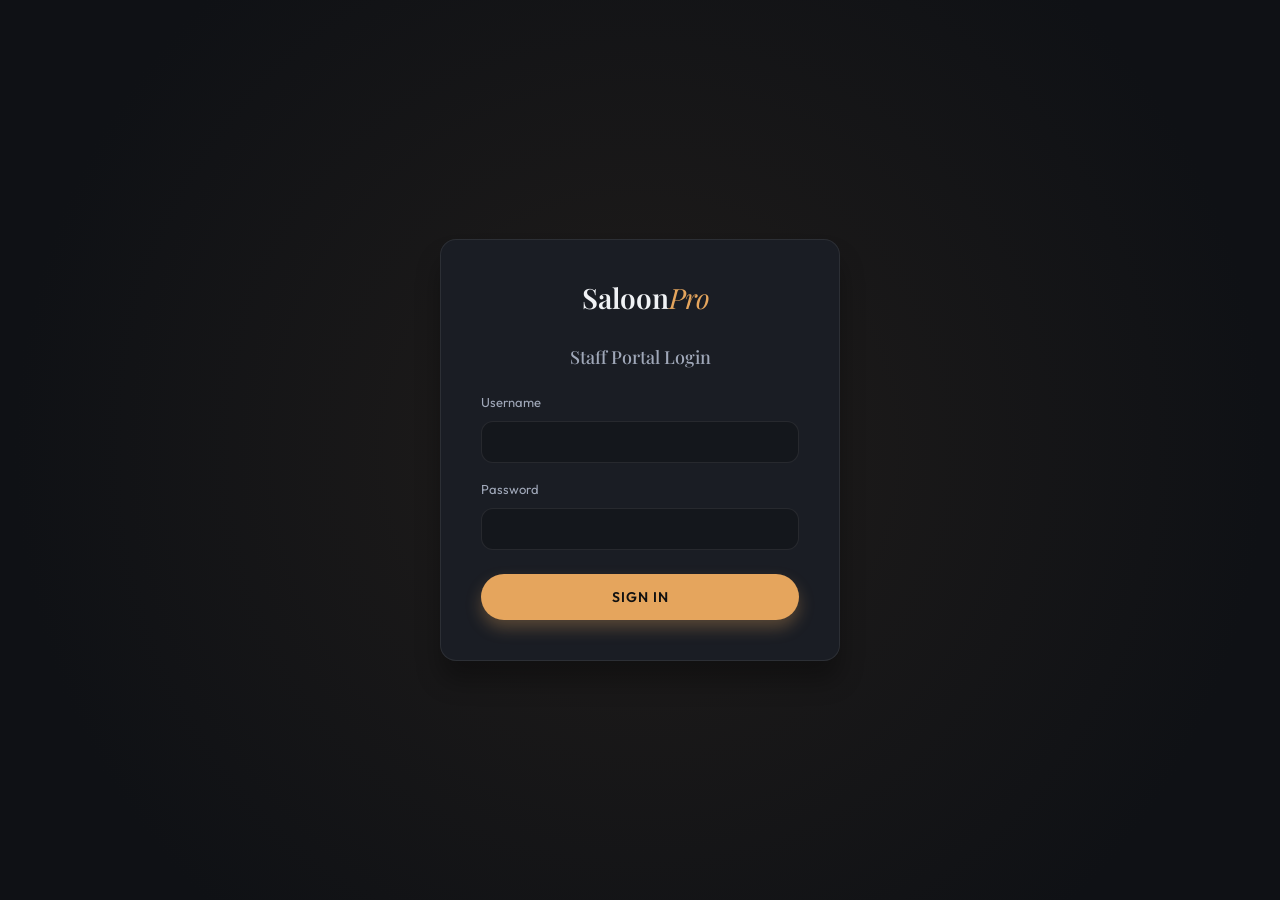
==== commit 419f7fdd: "Revert admin panel redesign Restores admin.html to the previous version before the Lumière redesign." ====
--- a/admin.html
+++ b/admin.html
@@ -1,952 +1,540 @@
 <!DOCTYPE html>
 <html lang="en">
+
 <head>
-<meta charset="utf-8">
-<meta name="viewport" content="width=device-width, initial-scale=1">
-<title>Lumière — Staff Portal</title>
-<link rel="preconnect" href="https://fonts.googleapis.com">
-<link href="https://fonts.googleapis.com/css2?family=Instrument+Sans:wght@400;500;600;700&family=Spline+Sans+Mono:wght@500;600&display=swap" rel="stylesheet">
-<style>
-html,body{margin:0;padding:0;}
-body{font-family:'Instrument Sans',-apple-system,sans-serif;background:#F6F4F0;color:#1C1917;-webkit-font-smoothing:antialiased;font-size:14px;}
-*{box-sizing:border-box;}
-a{color:#B4530A;text-decoration:none;}
-::-webkit-scrollbar{width:10px;height:10px}
-::-webkit-scrollbar-thumb{background:#D8D2C8;border-radius:5px;border:2px solid #F6F4F0}
-::-webkit-scrollbar-track{background:transparent}
-input::placeholder,textarea::placeholder{color:#A8A29E}
-input,select,textarea{font-family:'Instrument Sans',-apple-system,sans-serif;}
-/* Login */
-#login-overlay{position:fixed;inset:0;background:#F6F4F0;z-index:9999;display:flex;align-items:center;justify-content:center;}
-#login-box{background:#fff;border:1px solid #E7E2DA;border-radius:16px;padding:40px;width:100%;max-width:400px;box-shadow:0 24px 60px rgba(28,25,23,0.12);}
-.login-logo{display:flex;align-items:center;gap:12px;margin-bottom:28px;}
-.login-logo-icon{background:#B4530A;width:38px;height:38px;border-radius:10px;display:flex;align-items:center;justify-content:center;flex-shrink:0;}
-.login-logo h1{margin:0;font-size:20px;font-weight:700;letter-spacing:-0.02em;}
-.login-label{display:block;font-size:12.5px;font-weight:600;color:#44403C;margin-bottom:4px;}
-.login-input{width:100%;padding:10px 12px;border:1px solid #E7E2DA;background:#F6F4F0;border-radius:8px;font-size:13px;outline:none;color:#1C1917;}
-.login-input:focus{border-color:#B4530A;background:#fff;}
-#login-error{color:#B3261E;font-size:12.5px;margin-bottom:12px;display:none;}
-.btn-login{width:100%;background:#B4530A;color:#fff;border:none;padding:11px;border-radius:8px;font-size:14px;font-weight:600;cursor:pointer;font-family:inherit;margin-top:4px;}
-.btn-login:hover{background:#933F00;}
-/* App */
-#app{display:none;height:100vh;width:100%;overflow:hidden;font-variant-numeric:tabular-nums;}
-.layout{display:flex;height:100vh;width:100%;}
-/* Sidebar */
-.sidebar{width:232px;flex-shrink:0;background:#23201C;height:100%;display:flex;flex-direction:column;padding:20px 12px 12px 12px;}
-.sb-brand{display:flex;align-items:center;gap:10px;padding:0 10px;margin-bottom:6px;}
-.sb-brand-icon{background:#B4530A;width:30px;height:30px;border-radius:8px;display:flex;align-items:center;justify-content:center;flex-shrink:0;}
-.sb-title{font-weight:700;font-size:15px;letter-spacing:-0.01em;color:#F5F1EA;line-height:1.2;}
-.sb-sub{font-size:11px;color:#8A8177;line-height:1.2;}
-.sb-divider{height:1px;background:rgba(255,255,255,0.08);margin:14px 4px;}
-.sb-nav{flex:1;display:flex;flex-direction:column;gap:2px;}
-.sb-item{display:flex;align-items:center;gap:10px;padding:8px 10px;border-radius:8px;cursor:pointer;color:#B0A79B;position:relative;transition:background .12s,color .12s;}
-.sb-item:hover{background:rgba(255,255,255,0.07);color:#F5F1EA;}
-.sb-item.active{background:rgba(255,255,255,0.09);color:#F5F1EA;}
-.sb-indicator{position:absolute;left:-12px;top:8px;bottom:8px;width:3px;border-radius:0 3px 3px 0;background:transparent;}
-.sb-item.active .sb-indicator{background:#D97742;}
-.sb-item-icon{display:flex;width:17px;height:17px;flex-shrink:0;}
-.sb-item-label{font-weight:500;font-size:13.5px;flex:1;}
-.sb-count{font-size:11px;font-weight:600;background:rgba(255,255,255,0.1);color:#C9C1B6;border-radius:99px;padding:1px 7px;}
-.sb-user{background:rgba(255,255,255,0.05);border:1px solid rgba(255,255,255,0.07);border-radius:10px;padding:10px;display:flex;align-items:center;gap:10px;}
-.sb-avatar{width:32px;height:32px;border-radius:8px;background:#3E3830;color:#E8E1D7;display:flex;align-items:center;justify-content:center;font-weight:600;font-size:13px;flex-shrink:0;}
-.sb-username{font-size:13px;font-weight:600;color:#F5F1EA;white-space:nowrap;overflow:hidden;text-overflow:ellipsis;}
-.sb-role{font-size:11px;color:#8A8177;}
-.sb-logout{color:#8A8177;cursor:pointer;display:flex;}
-.sb-logout:hover{color:#F5F1EA;}
-/* Main */
-.main-col{flex:1;display:flex;flex-direction:column;height:100%;min-width:0;}
-/* Topbar */
-.topbar{height:56px;flex-shrink:0;background:#FFFFFF;border-bottom:1px solid #E7E2DA;display:flex;align-items:center;gap:12px;padding:0 20px;}
-.topbar h1{margin:0;font-size:16px;font-weight:700;letter-spacing:-0.01em;}
-.topbar-search{position:relative;width:300px;}
-.topbar-search input{width:100%;padding:7px 12px 7px 32px;border:1px solid #E7E2DA;background:#F6F4F0;color:#1C1917;border-radius:8px;font-size:13px;outline:none;}
-.topbar-search input:focus{border-color:#B4530A;background:#fff;}
-.topbar-search-icon{position:absolute;left:10px;top:50%;transform:translateY(-50%);color:#A8A29E;display:flex;}
-.btn-primary{background:#B4530A;color:#fff;border:none;padding:8px 14px;border-radius:8px;display:flex;align-items:center;gap:7px;cursor:pointer;font-family:inherit;font-size:13px;font-weight:600;}
-.btn-primary:hover{background:#933F00;}
-.btn-secondary{background:#fff;color:#44403C;border:1px solid #E7E2DA;padding:8px 14px;border-radius:8px;cursor:pointer;font-family:inherit;font-size:13px;font-weight:600;}
-.btn-secondary:hover{background:#F6F4F0;}
-/* Content */
-.content{flex:1;overflow-y:auto;min-height:0;}
-/* Cards */
-.card{background:#fff;border:1px solid #E7E2DA;border-radius:12px;}
-.stat-grid{display:grid;grid-template-columns:repeat(4,1fr);gap:14px;margin-bottom:14px;}
-.stat-card{background:#fff;border:1px solid #E7E2DA;padding:16px;border-radius:12px;}
-.stat-label{font-size:12.5px;font-weight:600;color:#78716C;text-transform:uppercase;letter-spacing:0.04em;margin-bottom:10px;}
-.stat-value{font-size:24px;font-weight:700;letter-spacing:-0.02em;line-height:1;}
-.stat-delta{font-size:12px;margin-top:8px;font-weight:500;}
-/* Tables */
-table{width:100%;text-align:left;border-collapse:collapse;}
-th{padding:10px 16px;font-size:11.5px;text-transform:uppercase;color:#78716C;font-weight:600;letter-spacing:0.05em;border-bottom:1px solid #E7E2DA;background:#FAF8F4;}
-td{padding:11px 16px;border-bottom:1px solid #F3EFE8;font-size:13px;}
-tr:hover td{background:#FAF8F4;}
-/* Chip */
-.chip{font-size:11px;padding:3px 9px;border-radius:99px;font-weight:600;display:inline-block;}
-/* Modal / Drawer */
-.overlay{position:fixed;inset:0;background:rgba(28,25,23,0.4);z-index:50;display:flex;align-items:center;justify-content:center;padding:16px;}
-.modal{background:#fff;width:100%;max-width:560px;border-radius:16px;box-shadow:0 24px 60px rgba(28,25,23,0.25);display:flex;flex-direction:column;max-height:88vh;overflow:hidden;}
-.modal-header{display:flex;justify-content:space-between;align-items:center;padding:18px 22px;border-bottom:1px solid #EFEAE2;}
-.modal-body{flex:1;overflow-y:auto;padding:22px;display:flex;flex-direction:column;gap:16px;}
-.modal-footer{padding:14px 22px;border-top:1px solid #EFEAE2;display:flex;justify-content:flex-end;gap:10px;background:#FAF8F4;}
-.drawer-overlay{position:fixed;inset:0;background:rgba(28,25,23,0.32);z-index:45;}
-.drawer{position:fixed;top:0;right:0;bottom:0;width:420px;background:#fff;z-index:46;box-shadow:-16px 0 40px rgba(28,25,23,0.18);display:flex;flex-direction:column;}
-.drawer-header{padding:18px 20px;border-bottom:1px solid #EFEAE2;display:flex;align-items:flex-start;justify-content:space-between;}
-.drawer-body{flex:1;overflow-y:auto;padding:20px;display:flex;flex-direction:column;gap:20px;}
-.drawer-footer{padding:14px 20px;border-top:1px solid #EFEAE2;display:flex;gap:10px;}
-/* Form */
-.form-label{display:block;font-size:12.5px;font-weight:600;color:#44403C;margin-bottom:4px;}
-.form-input{width:100%;padding:9px 12px;border:1px solid #E7E2DA;background:#F6F4F0;border-radius:8px;font-size:13px;outline:none;color:#1C1917;}
-.form-input:focus{border-color:#B4530A;background:#fff;}
-.form-grid-2{display:grid;grid-template-columns:1fr 1fr;gap:14px;}
-/* Notif dropdown */
-#notif-dropdown{display:none;position:absolute;top:42px;right:0;width:320px;background:#fff;border:1px solid #E7E2DA;border-radius:12px;box-shadow:0 12px 32px rgba(28,25,23,0.14);z-index:40;overflow:hidden;}
-/* Kanban */
-.kanban{display:grid;grid-template-columns:repeat(4,1fr);gap:12px;align-items:start;flex:1;min-height:0;overflow-y:auto;padding:24px;}
-.kanban-col{background:#EFEBE3;border-radius:12px;padding:10px;display:flex;flex-direction:column;gap:8px;}
-.kanban-col-head{display:flex;align-items:center;gap:8px;padding:2px 4px;}
-.kanban-card{background:#fff;border:1px solid #E7E2DA;border-radius:10px;padding:12px;cursor:pointer;box-shadow:0 1px 2px rgba(28,25,23,0.05);}
-.kanban-card:hover{border-color:#C9BFB0;box-shadow:0 3px 10px rgba(28,25,23,0.08);}
-/* Loading spinner */
-.spinner{width:24px;height:24px;border:3px solid #E7E2DA;border-top-color:#B4530A;border-radius:50%;animation:spin .7s linear infinite;margin:40px auto;}
-@keyframes spin{to{transform:rotate(360deg)}}
-</style>
+    <meta charset="UTF-8">
+    <meta name="viewport" content="width=device-width, initial-scale=1.0">
+    <title>Saloon Pro - Premium Hair Salon Management</title>
+    <!-- Modern Fonts -->
+    <link rel="preconnect" href="https://fonts.googleapis.com">
+    <link rel="preconnect" href="https://fonts.gstatic.com" crossorigin>
+    <link
+        href="https://fonts.googleapis.com/css2?family=Outfit:wght@300;400;500;600;700&family=Playfair+Display:ital,wght@0,400;0,600;1,400&display=swap"
+        rel="stylesheet">
+    <!-- Phosphor Icons (for clean, modern iconography) -->
+    <script src="https://unpkg.com/@phosphor-icons/web"></script>
+    <link rel="stylesheet" href="css/styles.css">
 </head>
-<body>
-
-<!-- LOGIN OVERLAY -->
-<div id="login-overlay">
-  <div id="login-box">
-    <div class="login-logo">
-      <div class="login-logo-icon">
-        <svg width="20" height="20" viewBox="0 0 24 24" fill="none" stroke="#fff" stroke-width="2.2" stroke-linecap="round" stroke-linejoin="round"><path d="M20.88 18.09A5 5 0 0 0 18 9h-2.26a10 10 0 1 0-9.14 14h9.14a5 5 0 0 0 4.14-4.91 5 5 0 0 0 .96-0z"></path><path d="M6.6 15a6 6 0 0 0 5.4 3.4A6 6 0 0 0 6.6 15z" fill="none"></path><path d="M9 10.5c.5-1.5 2-3 4-3s3.5 1.5 4 3" stroke-width="2"></path></svg>
-      </div>
-      <div>
-        <div class="sb-title" style="color:#1C1917">Lumière</div>
-        <div class="sb-sub" style="color:#78716C">Staff Portal</div>
-      </div>
-    </div>
-    <div style="margin-bottom:14px;">
-      <label class="login-label">Username</label>
-      <input id="login-username" type="text" class="login-input" placeholder="admin" autocomplete="username">
-    </div>
-    <div style="margin-bottom:18px;">
-      <label class="login-label">Password</label>
-      <input id="login-password" type="password" class="login-input" placeholder="••••••••" autocomplete="current-password">
-    </div>
-    <div id="login-error"></div>
-    <button class="btn-login" id="btn-login">Sign in</button>
-  </div>
-</div>
-
-<!-- MAIN APP -->
-<div id="app">
-<div class="layout">
-
-  <!-- SIDEBAR -->
-  <div class="sidebar">
-    <div class="sb-brand">
-      <div class="sb-brand-icon">
-        <svg width="16" height="16" viewBox="0 0 24 24" fill="none" stroke="#fff" stroke-width="2.2" stroke-linecap="round" stroke-linejoin="round"><path d="M20.88 18.09A5 5 0 0 0 18 9h-2.26a10 10 0 1 0-9.14 14"></path><path d="M9 10.5c.5-1.5 2-3 4-3s3.5 1.5 4 3" stroke-width="2"></path></svg>
-      </div>
-      <div>
-        <div class="sb-title">Lumière</div>
-        <div class="sb-sub" id="sb-workspace">Hair Salon</div>
-      </div>
-    </div>
-
-    <div class="sb-divider"></div>
-
-    <nav class="sb-nav" id="sidebar-nav"></nav>
-
-    <div class="sb-user">
-      <div class="sb-avatar" id="sb-initials">--</div>
-      <div style="flex:1;min-width:0">
-        <div class="sb-username" id="sb-username">Loading…</div>
-        <div class="sb-role" id="sb-role">Staff</div>
-      </div>
-      <span class="sb-logout" title="Sign out" id="btn-logout">
-        <svg width="15" height="15" viewBox="0 0 24 24" fill="none" stroke="currentColor" stroke-width="2" stroke-linecap="round" stroke-linejoin="round"><path d="M9 21H5a2 2 0 0 1-2-2V5a2 2 0 0 1 2-2h4"></path><polyline points="16 17 21 12 16 7"></polyline><line x1="21" x2="9" y1="12" y2="12"></line></svg>
-      </span>
-    </div>
-  </div>
-
-  <!-- MAIN COLUMN -->
-  <div class="main-col">
-
-    <!-- TOPBAR -->
-    <div class="topbar">
-      <h1 id="screen-title">Dashboard</h1>
-      <div style="flex:1"></div>
-      <div class="topbar-search">
-        <span class="topbar-search-icon"><svg width="15" height="15" viewBox="0 0 24 24" fill="none" stroke="currentColor" stroke-width="2" stroke-linecap="round" stroke-linejoin="round"><circle cx="11" cy="11" r="8"></circle><path d="m21 21-4.3-4.3"></path></svg></span>
-        <input type="text" id="search-input" placeholder="Search appointments, clients…">
-      </div>
-      <div style="position:relative">
-        <button id="btn-notif" style="width:34px;height:34px;border-radius:8px;border:1px solid #E7E2DA;background:#fff;color:#57534E;cursor:pointer;display:flex;align-items:center;justify-content:center;position:relative;">
-          <svg width="16" height="16" viewBox="0 0 24 24" fill="none" stroke="currentColor" stroke-width="2" stroke-linecap="round" stroke-linejoin="round"><path d="M6 8a6 6 0 0 1 12 0c0 7 3 9 3 9H3s3-2 3-9"></path><path d="M10.3 21a1.94 1.94 0 0 0 3.4 0"></path></svg>
-          <span id="notif-dot" style="position:absolute;top:6px;right:7px;width:7px;height:7px;border-radius:99px;background:#B3261E;border:1.5px solid #fff;display:none"></span>
-        </button>
-        <div id="notif-dropdown">
-          <div style="display:flex;align-items:center;justify-content:space-between;padding:12px 14px;border-bottom:1px solid #EFEAE2;">
-            <span style="font-weight:700;font-size:13px">Notifications</span>
-          </div>
-          <div id="notif-list"></div>
-        </div>
-      </div>
-      <button class="btn-primary" id="btn-new-appt">
-        <svg width="14" height="14" viewBox="0 0 24 24" fill="none" stroke="currentColor" stroke-width="2.4" stroke-linecap="round"><path d="M5 12h14"></path><path d="M12 5v14"></path></svg>
-        New Appointment
-      </button>
-    </div>
-
-    <!-- CONTENT AREA -->
-    <div class="content" id="content-area">
-      <div class="spinner"></div>
-    </div>
-  </div>
-</div>
-</div>
-
-<!-- APPOINTMENT DETAIL DRAWER -->
-<div id="drawer-overlay" class="drawer-overlay" style="display:none"></div>
-<div id="appt-drawer" class="drawer" style="display:none">
-  <div class="drawer-header">
-    <div>
-      <div style="display:flex;align-items:center;gap:10px">
-        <span id="drawer-id" style="font-family:'Spline Sans Mono',monospace;font-size:13px;font-weight:600;color:#78716C"></span>
-        <span id="drawer-status-chip" class="chip"></span>
-      </div>
-      <h2 id="drawer-service" style="margin:6px 0 0 0;font-size:18px;font-weight:700;letter-spacing:-0.01em"></h2>
-    </div>
-    <button id="btn-close-drawer" style="color:#A8A29E;background:none;border:none;cursor:pointer;display:flex;padding:4px;">
-      <svg width="18" height="18" viewBox="0 0 24 24" fill="none" stroke="currentColor" stroke-width="2" stroke-linecap="round"><path d="M18 6 6 18"></path><path d="m6 6 12 12"></path></svg>
-    </button>
-  </div>
-  <div class="drawer-body">
-    <div>
-      <div style="font-size:12px;font-weight:700;text-transform:uppercase;letter-spacing:0.05em;color:#78716C;margin-bottom:10px">Progress</div>
-      <div id="drawer-steps" style="display:flex;align-items:center;gap:4px"></div>
-    </div>
-    <div id="drawer-client-card" style="background:#FAF8F4;border:1px solid #EFEAE2;border-radius:10px;padding:12px 14px;display:flex;align-items:center;gap:12px"></div>
-    <div style="display:grid;grid-template-columns:1fr 1fr;gap:10px" id="drawer-details-grid"></div>
-    <div>
-      <div style="font-size:12px;font-weight:700;text-transform:uppercase;letter-spacing:0.05em;color:#78716C;margin-bottom:8px">Notes</div>
-      <p id="drawer-notes" style="margin:0;font-size:13px;color:#57534E;line-height:1.5"></p>
-    </div>
-  </div>
-  <div class="drawer-footer">
-    <button class="btn-secondary" style="flex:1" id="btn-cancel-appt">Cancel appointment</button>
-    <button class="btn-primary" style="flex:1.4" id="btn-advance-stage">Advance stage</button>
-  </div>
-</div>
-
-<!-- NEW APPOINTMENT MODAL -->
-<div class="overlay" id="new-appt-modal" style="display:none">
-  <div class="modal">
-    <div class="modal-header">
-      <div>
-        <h2 style="margin:0;font-size:17px;font-weight:700">New Appointment</h2>
-        <p id="modal-step-label" style="margin:2px 0 0 0;font-size:12.5px;color:#78716C">Step 1 of 3 — Client</p>
-      </div>
-      <button id="btn-close-modal" style="color:#A8A29E;background:none;border:none;cursor:pointer;display:flex;">
-        <svg width="18" height="18" viewBox="0 0 24 24" fill="none" stroke="currentColor" stroke-width="2" stroke-linecap="round"><path d="M18 6 6 18"></path><path d="m6 6 12 12"></path></svg>
-      </button>
-    </div>
-    <div style="display:flex;gap:5px;padding:12px 22px 0 22px" id="modal-step-bars"></div>
-    <div class="modal-body" id="modal-body"></div>
-    <div class="modal-footer">
-      <button class="btn-secondary" id="btn-modal-back">Cancel</button>
-      <button class="btn-primary" id="btn-modal-next">Continue</button>
-    </div>
-  </div>
-</div>
-
-<script>
-// ─── CONFIG ────────────────────────────────────────────────────────────────
-const API = (window.location.hostname === 'localhost' || window.location.hostname === '127.0.0.1')
-  ? 'http://localhost:8000/api/index.php'
-  : '/api/index.php';
-
-// ─── STATE ─────────────────────────────────────────────────────────────────
-const S = {
-  token: localStorage.getItem('lum_token') || '',
-  user: JSON.parse(localStorage.getItem('lum_user') || 'null'),
-  screen: 'dashboard',
-  appointmentsView: 'board',
-  appointments: [],
-  clients: [],
-  services: [],
-  staff: [],
-  inventory: [],
-  dashboard: null,
-  drawerApptId: null,
-  modalStep: 0,
-  modalData: { client_name:'', client_phone:'', client_email:'', service_id:'', staff_id:'', date:'', time:'', notes:'' },
-  searchQ: ''
-};
-
-// ─── API HELPERS ───────────────────────────────────────────────────────────
-async function api(action, method='GET', body=null) {
-  const opts = { method, headers: { 'Content-Type': 'application/json' } };
-  if (S.token) opts.headers['Authorization'] = 'Bearer ' + S.token;
-  if (body) opts.body = JSON.stringify(body);
-  const res = await fetch(API + '?action=' + action, opts);
-  return res.json();
-}
-
-// ─── STAGE META ────────────────────────────────────────────────────────────
-const STAGES = ['pending','confirmed','in_progress','completed'];
-const STAGE_META = {
-  pending:    { label:'Pending',    chipBg:'#EDEAE4', chipColor:'#57534E', dot:'#A8A29E' },
-  confirmed:  { label:'Confirmed',  chipBg:'#FCF3E3', chipColor:'#96590A', dot:'#D97706' },
-  in_progress:{ label:'In Progress',chipBg:'#E8F0FC', chipColor:'#1D5FBF', dot:'#3B76D4' },
-  completed:  { label:'Completed',  chipBg:'#E3F2E9', chipColor:'#1A7F4E', dot:'#2E9E63' },
-  cancelled:  { label:'Cancelled',  chipBg:'#FBEAE9', chipColor:'#B3261E', dot:'#D64545' }
-};
-
-// ─── UTILS ─────────────────────────────────────────────────────────────────
-function initials(name='') { return (name||'').split(/[\s_]+/).filter(Boolean).map(w=>w[0]).slice(0,2).join('').toUpperCase() || '?'; }
-function chip(status) {
-  const m = STAGE_META[status] || STAGE_META.pending;
-  return `<span class="chip" style="background:${m.chipBg};color:${m.chipColor}">${m.label}</span>`;
-}
-function icon(svg) { return `<svg width="17" height="17" viewBox="0 0 24 24" fill="none" stroke="currentColor" stroke-width="2" stroke-linecap="round" stroke-linejoin="round">${svg}</svg>`; }
-
-const ICONS = {
-  dashboard: '<rect width="7" height="9" x="3" y="3" rx="1"></rect><rect width="7" height="5" x="14" y="3" rx="1"></rect><rect width="7" height="9" x="14" y="12" rx="1"></rect><rect width="7" height="5" x="3" y="16" rx="1"></rect>',
-  appointments: '<rect width="18" height="18" x="3" y="4" rx="2" ry="2"></rect><line x1="16" x2="16" y1="2" y2="6"></line><line x1="8" x2="8" y1="2" y2="6"></line><line x1="3" x2="21" y1="10" y2="10"></line>',
-  clients: '<path d="M16 21v-2a4 4 0 0 0-4-4H6a4 4 0 0 0-4 4v2"></path><circle cx="9" cy="7" r="4"></circle><path d="M22 21v-2a4 4 0 0 0-3-3.87"></path><path d="M16 3.13a4 4 0 0 1 0 7.75"></path>',
-  services: '<path d="M12 22s8-4 8-10V5l-8-3-8 3v7c0 6 8 10 8 10"></path>',
-  staff: '<circle cx="12" cy="8" r="5"></circle><path d="M20 21a8 8 0 1 0-16 0"></path>',
-  inventory: '<path d="M21 16V8a2 2 0 0 0-1-1.73l-7-4a2 2 0 0 0-2 0l-7 4A2 2 0 0 0 3 8v8a2 2 0 0 0 1 1.73l7 4a2 2 0 0 0 2 0l7-4A2 2 0 0 0 21 16z"></path><polyline points="3.29 7 12 12 20.71 7"></polyline><line x1="12" x2="12" y1="22" y2="12"></line>',
-  settings: '<path d="M12.22 2h-.44a2 2 0 0 0-2 2v.18a2 2 0 0 1-1 1.73l-.43.25a2 2 0 0 1-2 0l-.15-.08a2 2 0 0 0-2.73.73l-.22.38a2 2 0 0 0 .73 2.73l.15.1a2 2 0 0 1 1 1.72v.51a2 2 0 0 1-1 1.74l-.15.09a2 2 0 0 0-.73 2.73l.22.38a2 2 0 0 0 2.73.73l.15-.08a2 2 0 0 1 2 0l.43.25a2 2 0 0 1 1 1.73V20a2 2 0 0 0 2 2h.44a2 2 0 0 0 2-2v-.18a2 2 0 0 1 1-1.73l.43-.25a2 2 0 0 1 2 0l.15.08a2 2 0 0 0 2.73-.73l.22-.39a2 2 0 0 0-.73-2.73l-.15-.08a2 2 0 0 1-1-1.74v-.5a2 2 0 0 1 1-1.74l.15-.09a2 2 0 0 0 .73-2.73l-.22-.38a2 2 0 0 0-2.73-.73l-.15.08a2 2 0 0 1-2 0l-.43-.25a2 2 0 0 1-1-1.73V4a2 2 0 0 0-2-2z"></path><circle cx="12" cy="12" r="3"></circle>'
-};
-
-const NAV_ITEMS = [
-  { key:'dashboard',    label:'Dashboard',    icon:'dashboard' },
-  { key:'appointments', label:'Appointments', icon:'appointments' },
-  { key:'clients',      label:'Clients',      icon:'clients' },
-  { key:'services',     label:'Services',     icon:'services' },
-  { key:'staff',        label:'Staff',        icon:'staff' },
-  { key:'inventory',    label:'Inventory',    icon:'inventory' },
-  { key:'settings',     label:'Settings',     icon:'settings' }
-];
-
-// ─── SIDEBAR ───────────────────────────────────────────────────────────────
-function renderSidebar() {
-  const role = S.user?.role || 'staff';
-  const items = role === 'admin' ? NAV_ITEMS : NAV_ITEMS.filter(x => x.key !== 'settings');
-  const openAppts = S.appointments.filter(a => a.status !== 'completed' && a.status !== 'cancelled').length;
-  document.getElementById('sidebar-nav').innerHTML = items.map(m => {
-    const active = S.screen === m.key;
-    const count = m.key === 'appointments' && openAppts > 0 ? `<span class="sb-count">${openAppts}</span>` : '';
-    return `<div class="sb-item${active?' active':''}" data-screen="${m.key}">
-      <span class="sb-indicator"></span>
-      <span class="sb-item-icon">${icon(ICONS[m.icon])}</span>
-      <span class="sb-item-label">${m.label}</span>${count}</div>`;
-  }).join('');
-  document.getElementById('sb-initials').textContent = initials(S.user?.username || S.user?.name || '');
-  document.getElementById('sb-username').textContent = S.user?.username || S.user?.name || 'Staff';
-  document.getElementById('sb-role').textContent = S.user?.role === 'admin' ? 'Administrator' : (S.user?.role === 'receptionist' ? 'Receptionist' : 'Stylist');
-  document.getElementById('sb-workspace').textContent = 'Lumière Salon';
-  document.querySelectorAll('.sb-item').forEach(el => {
-    el.addEventListener('click', () => navigate(el.dataset.screen));
-  });
-}
-
-// ─── NAVIGATE ──────────────────────────────────────────────────────────────
-async function navigate(screen) {
-  S.screen = screen;
-  const titles = { dashboard:'Dashboard', appointments:'Appointments', clients:'Clients', services:'Services', staff:'Staff', inventory:'Inventory', settings:'Settings' };
-  document.getElementById('screen-title').textContent = titles[screen] || screen;
-  renderSidebar();
-  const el = document.getElementById('content-area');
-  el.innerHTML = '<div class="spinner"></div>';
-  await loadScreenData(screen);
-  renderScreen();
-}
-
-async function loadScreenData(screen) {
-  try {
-    if (screen === 'dashboard') {
-      const [dash, appts] = await Promise.all([api('dashboard'), api('appointments')]);
-      S.dashboard = dash.data || dash;
-      S.appointments = Array.isArray(appts) ? appts : (appts.data || appts.appointments || []);
-    } else if (screen === 'appointments') {
-      const r = await api('appointments');
-      S.appointments = Array.isArray(r) ? r : (r.data || r.appointments || []);
-    } else if (screen === 'clients') {
-      const r = await api('clients');
-      S.clients = Array.isArray(r) ? r : (r.data || r.clients || []);
-    } else if (screen === 'services') {
-      const r = await api('services');
-      S.services = Array.isArray(r) ? r : (r.data || r.services || []);
-    } else if (screen === 'staff') {
-      const r = await api('staff');
-      S.staff = Array.isArray(r) ? r : (r.data || r.staff || []);
-    } else if (screen === 'inventory') {
-      const r = await api('inventory');
-      S.inventory = Array.isArray(r) ? r : (r.data || r.products || r.inventory || []);
-    }
-  } catch(e) { console.error('Load error', e); }
-}
-
-// ─── RENDER ROUTER ─────────────────────────────────────────────────────────
-function renderScreen() {
-  const el = document.getElementById('content-area');
-  const fns = { dashboard:renderDashboard, appointments:renderAppointments, clients:renderClients, services:renderServices, staff:renderStaff, inventory:renderInventory, settings:renderSettings };
-  el.innerHTML = '';
-  (fns[S.screen] || renderDashboard)();
-}
-
-// ─── DASHBOARD ─────────────────────────────────────────────────────────────
-function renderDashboard() {
-  const el = document.getElementById('content-area');
-  const d = S.dashboard || {};
-  const appts = S.appointments;
-  const todayRevenue = d.today_revenue || d.revenue_today || 0;
-  const openCount = appts.filter(a => a.status !== 'completed' && a.status !== 'cancelled').length;
-  const completedToday = appts.filter(a => a.status === 'completed').length;
-
-  el.innerHTML = `<div style="padding:24px;max-width:1280px">
-    <div style="display:flex;align-items:baseline;justify-content:space-between;margin-bottom:18px">
-      <div>
-        <h2 style="margin:0;font-size:22px;font-weight:700;letter-spacing:-0.02em">Good day, ${S.user?.username || 'Staff'} 👋</h2>
-        <p style="margin:2px 0 0 0;color:#78716C;font-size:13.5px">Here's what's happening at Lumière today.</p>
-      </div>
-      <span style="font-size:13px;color:#78716C">${new Date().toLocaleDateString('en-US',{weekday:'long',month:'short',day:'numeric',year:'numeric'})}</span>
-    </div>
-
-    <div class="stat-grid">
-      ${statCard("Today's Revenue", todayRevenue ? 'Rs. '+Number(todayRevenue).toLocaleString() : '—', '', '#1A7F4E', '<line x1="12" x2="12" y1="2" y2="22"></line><path d="M17 5H9.5a3.5 3.5 0 0 0 0 7h5a3.5 3.5 0 0 1 0 7H6"></path>', '#1A7F4E')}
-      ${statCard('Open Appointments', String(openCount), openCount+' active bookings', '#96590A', '<rect width="18" height="18" x="3" y="4" rx="2"></rect><line x1="3" x2="21" y1="10" y2="10"></line>', '#D97706')}
-      ${statCard('Completed Today', String(completedToday), 'services done', '#78716C', '<circle cx="12" cy="12" r="10"></circle><path d="m9 12 2 2 4-4"></path>', '#2E9E63')}
-      ${statCard('Total Clients', String(d.total_clients || S.clients.length || '—'), 'in database', '#78716C', '<path d="M16 21v-2a4 4 0 0 0-4-4H6a4 4 0 0 0-4 4v2"></path><circle cx="9" cy="7" r="4"></circle>', '#3B76D4')}
-    </div>
-
-    <div style="display:grid;grid-template-columns:2fr 1fr;gap:14px">
-      <div class="card" style="overflow:hidden">
-        <div style="display:flex;align-items:center;justify-content:space-between;padding:14px 18px;border-bottom:1px solid #EFEAE2">
-          <h3 style="margin:0;font-size:14px;font-weight:700">Recent Appointments</h3>
-          <span onclick="navigate('appointments')" style="font-size:12.5px;color:#B4530A;font-weight:600;cursor:pointer">View all</span>
-        </div>
-        ${appts.length === 0 ? '<p style="padding:20px;color:#78716C;font-size:13px">No appointments found.</p>' :
-          appts.slice(0,6).map(a => `
-          <div onclick="openDrawer(${a.id})" style="display:flex;align-items:center;gap:12px;padding:11px 18px;border-bottom:1px solid #F3EFE8;cursor:pointer" onmouseover="this.style.background='#FAF8F4'" onmouseout="this.style.background=''">
-            <span style="font-family:'Spline Sans Mono',monospace;font-size:12px;font-weight:600;color:#78716C;width:40px;flex-shrink:0">#${a.id}</span>
-            <div style="flex:1;min-width:0">
-              <div style="font-size:13.5px;font-weight:600">${a.service_name||a.service||'Service'}</div>
-              <div style="font-size:12px;color:#78716C;overflow:hidden;text-overflow:ellipsis;white-space:nowrap">${a.client_name||a.customer_name||'—'} · ${a.date||''} ${a.time||''}</div>
-            </div>
-            ${chip(a.status||'pending')}
-          </div>`).join('')}
-      </div>
-      <div class="card" style="padding:18px">
-        <h3 style="margin:0 0 14px 0;font-size:14px;font-weight:700">Appointments by status</h3>
-        ${STAGES.map(sg => {
-          const cnt = appts.filter(a=>a.status===sg).length;
-          const pct = appts.length > 0 ? Math.round(cnt/appts.length*100) : 0;
-          const m = STAGE_META[sg];
-          return `<div style="margin-bottom:12px">
-            <div style="display:flex;justify-content:space-between;font-size:12.5px;margin-bottom:4px">
-              <span style="color:#44403C;font-weight:500">${m.label}</span>
-              <span style="color:#78716C;font-weight:600">${cnt}</span>
-            </div>
-            <div style="height:6px;border-radius:99px;background:#F0EBE3;overflow:hidden">
-              <div style="height:100%;border-radius:99px;background:${m.dot};width:${pct}%"></div>
-            </div></div>`;
-        }).join('')}
-        <button onclick="navigate('appointments')" style="margin-top:4px;width:100%;padding:8px;font-size:13px;font-weight:600;color:#B4530A;border:1px solid #EAD9C9;background:#FBF5EE;border-radius:8px;cursor:pointer;font-family:inherit" onmouseover="this.style.background='#F6EBDD'" onmouseout="this.style.background='#FBF5EE'">Open appointment board →</button>
-      </div>
-    </div>
-  </div>`;
-}
-
-function statCard(label, value, delta, deltaColor, svgPaths, iconColor) {
-  return `<div class="stat-card">
-    <div style="display:flex;align-items:center;justify-content:space-between;margin-bottom:10px">
-      <span class="stat-label">${label}</span>
-      <span style="display:flex;color:${iconColor}"><svg width="18" height="18" viewBox="0 0 24 24" fill="none" stroke="currentColor" stroke-width="2" stroke-linecap="round" stroke-linejoin="round">${svgPaths}</svg></span>
-    </div>
-    <div class="stat-value">${value}</div>
-    <div class="stat-delta" style="color:${deltaColor}">${delta}</div>
-  </div>`;
-}
-
-// ─── APPOINTMENTS ──────────────────────────────────────────────────────────
-function renderAppointments() {
-  const el = document.getElementById('content-area');
-  const view = S.appointmentsView;
-  const appts = filterAppts(S.appointments);
-
-  el.innerHTML = `<div style="padding:24px;height:100%;display:flex;flex-direction:column">
-    <div style="display:flex;align-items:center;gap:10px;margin-bottom:16px;flex-shrink:0">
-      <div style="display:flex;background:#EDE9E1;border-radius:8px;padding:3px">
-        <button id="btn-view-board" onclick="switchView('board')" style="padding:6px 14px;border-radius:6px;border:none;cursor:pointer;font-family:inherit;font-size:13px;font-weight:600;${view==='board'?'background:#fff;color:#1C1917;box-shadow:0 1px 3px rgba(28,25,23,0.12)':'background:transparent;color:#78716C'}">Board</button>
-        <button id="btn-view-table" onclick="switchView('table')" style="padding:6px 14px;border-radius:6px;border:none;cursor:pointer;font-family:inherit;font-size:13px;font-weight:600;${view==='table'?'background:#fff;color:#1C1917;box-shadow:0 1px 3px rgba(28,25,23,0.12)':'background:transparent;color:#78716C'}">Table</button>
-      </div>
-      <div style="flex:1"></div>
-      <span style="font-size:13px;color:#78716C">${appts.filter(a=>a.status!=='completed'&&a.status!=='cancelled').length} open · ${appts.length} total</span>
-    </div>
-    ${view === 'board' ? renderKanban(appts) : renderApptTable(appts)}
-  </div>`;
-}
-
-function filterAppts(list) {
-  if (!S.searchQ) return list;
-  const q = S.searchQ.toLowerCase();
-  return list.filter(a => (a.client_name||'').toLowerCase().includes(q) || (a.service_name||'').toLowerCase().includes(q));
-}
-
-function switchView(v) { S.appointmentsView = v; renderScreen(); }
-
-function renderKanban(appts) {
-  return `<div class="kanban" style="padding:0">` +
-    STAGES.map(sg => {
-      const m = STAGE_META[sg];
-      const cards = appts.filter(a => (a.status||'pending') === sg);
-      return `<div class="kanban-col">
-        <div class="kanban-col-head">
-          <span style="width:8px;height:8px;border-radius:99px;background:${m.dot}"></span>
-          <span style="font-size:12px;font-weight:700;text-transform:uppercase;letter-spacing:0.05em;color:#57534E">${m.label}</span>
-          <span style="font-size:11.5px;font-weight:600;color:#A8A29E">${cards.length}</span>
-        </div>
-        ${cards.map(a => `
-        <div class="kanban-card" onclick="openDrawer(${a.id})">
-          <div style="display:flex;justify-content:space-between;align-items:center;margin-bottom:6px">
-            <span style="font-family:'Spline Sans Mono',monospace;font-size:11px;font-weight:600;color:#78716C">#${a.id}</span>
-          </div>
-          <div style="font-size:13.5px;font-weight:600;line-height:1.3">${a.service_name||a.service||'Appointment'}</div>
-          <div style="font-size:12px;color:#78716C;margin:3px 0 8px 0">${a.date||''} ${a.time||''}</div>
-          <div style="display:flex;justify-content:space-between;align-items:center">
-            <span style="font-size:12px;color:#57534E">${a.client_name||a.customer_name||'—'}</span>
-            ${a.price||a.total ? `<span style="font-size:12.5px;font-weight:700">Rs. ${Number(a.price||a.total||0).toLocaleString()}</span>` : ''}
-          </div>
-        </div>`).join('')}
-      </div>`;
-    }).join('') + `</div>`;
-}
-
-function renderApptTable(appts) {
-  return `<div class="card" style="overflow:hidden">
-    <table>
-      <thead><tr>
-        <th>#</th><th>Service</th><th>Client</th><th>Stylist</th><th>Date & Time</th><th>Status</th><th style="text-align:right">Price</th>
-      </tr></thead>
-      <tbody>${appts.map(a => `<tr onclick="openDrawer(${a.id})" style="cursor:pointer">
-        <td style="font-family:'Spline Sans Mono',monospace;font-size:12px;font-weight:600;color:#B4530A">#${a.id}</td>
-        <td><div style="font-weight:600">${a.service_name||a.service||'—'}</div><div style="font-size:11.5px;color:#78716C">${a.duration_mins||a.duration||''} min</div></td>
-        <td>${a.client_name||a.customer_name||'—'}</td>
-        <td>${a.staff_name||a.stylist_name||'—'}</td>
-        <td>${a.date||''} ${a.time||''}</td>
-        <td>${chip(a.status||'pending')}</td>
-        <td style="text-align:right;font-weight:700">${a.price||a.total ? 'Rs. '+Number(a.price||a.total).toLocaleString() : '—'}</td>
-      </tr>`).join('')}</tbody>
-    </table>
-  </div>`;
-}
-
-// ─── CLIENTS ───────────────────────────────────────────────────────────────
-function renderClients() {
-  const el = document.getElementById('content-area');
-  const clients = S.clients;
-  const pal = [['#EAD9C9','#8A3D05'],['#DCE7F5','#1D5FBF'],['#DFF0E6','#1A7F4E'],['#F0E6F8','#6D28D9'],['#F5E3E0','#B3261E']];
-  el.innerHTML = `<div style="padding:24px;max-width:1100px">
-    <div class="card" style="overflow:hidden">
-      <div style="padding:12px 16px;border-bottom:1px solid #EFEAE2;display:flex;align-items:center;justify-content:space-between">
-        <span style="font-size:13px;color:#78716C;font-weight:500">${clients.length} clients</span>
-      </div>
-      <table><thead><tr><th>Client</th><th>Phone</th><th>Email</th><th>Type</th></tr></thead>
-      <tbody>${clients.length===0?'<tr><td colspan="4" style="padding:30px;text-align:center;color:#78716C">No clients found.</td></tr>':
-        clients.map((c,i) => {
-          const p = pal[i%5];
-          const ini = initials(c.name||c.client_name||'');
-          return `<tr>
-            <td><div style="display:flex;align-items:center;gap:10px">
-              <div style="width:30px;height:30px;border-radius:99px;background:${p[0]};color:${p[1]};display:flex;align-items:center;justify-content:center;font-weight:600;font-size:12px;flex-shrink:0">${ini}</div>
-              <span style="font-weight:600">${c.name||c.client_name||'—'}</span>
-            </div></td>
-            <td style="font-family:'Spline Sans Mono',monospace">${c.phone||c.client_phone||'—'}</td>
-            <td>${c.email||c.client_email||'—'}</td>
-            <td>${c.client_type||c.type||'walk-in'}</td>
-          </tr>`;
-        }).join('')}
-      </tbody></table>
-    </div>
-  </div>`;
-}
-
-// ─── SERVICES ──────────────────────────────────────────────────────────────
-function renderServices() {
-  const el = document.getElementById('content-area');
-  const svcs = S.services;
-  el.innerHTML = `<div style="padding:24px;max-width:1100px">
-    <div class="card" style="overflow:hidden">
-      <table><thead><tr><th>Service</th><th>Category</th><th>Duration</th><th style="text-align:right">Price</th></tr></thead>
-      <tbody>${svcs.length===0?'<tr><td colspan="4" style="padding:30px;text-align:center;color:#78716C">No services found.</td></tr>':
-        svcs.map(s=>`<tr>
-          <td style="font-weight:600">${s.name||'—'}</td>
-          <td>${s.category||'—'}</td>
-          <td>${s.duration_mins||s.duration||'—'} min</td>
-          <td style="text-align:right;font-weight:700">Rs. ${Number(s.price||0).toLocaleString()}</td>
-        </tr>`).join('')}
-      </tbody></table>
-    </div>
-  </div>`;
-}
-
-// ─── STAFF ─────────────────────────────────────────────────────────────────
-function renderStaff() {
-  const el = document.getElementById('content-area');
-  const staff = S.staff;
-  const pal = [['#EAD9C9','#8A3D05'],['#DCE7F5','#1D5FBF'],['#DFF0E6','#1A7F4E'],['#F0E6F8','#6D28D9'],['#F5E3E0','#B3261E']];
-  const roleChip = r => r==='admin'?'<span class="chip" style="background:#F0EAFB;color:#6D28D9">Admin</span>':r==='receptionist'?'<span class="chip" style="background:#FCF3E3;color:#96590A">Receptionist</span>':'<span class="chip" style="background:#E8F0FC;color:#1D5FBF">Stylist</span>';
-  el.innerHTML = `<div style="padding:24px;max-width:1100px">
-    <div class="card" style="overflow:hidden">
-      <table><thead><tr><th>Staff</th><th>Role</th><th>Status</th></tr></thead>
-      <tbody>${staff.length===0?'<tr><td colspan="3" style="padding:30px;text-align:center;color:#78716C">No staff found.</td></tr>':
-        staff.map((u,i)=>{
-          const p=pal[i%5];
-          return `<tr>
-            <td><div style="display:flex;align-items:center;gap:10px">
-              <div style="width:30px;height:30px;border-radius:99px;background:${p[0]};color:${p[1]};display:flex;align-items:center;justify-content:center;font-weight:600;font-size:12px">${initials(u.username||u.name||'')}</div>
-              <span style="font-weight:600">${u.username||u.name||'—'}</span>
-            </div></td>
-            <td>${roleChip(u.role||'stylist')}</td>
-            <td>${u.status||'active'}</td>
-          </tr>`;
-        }).join('')}
-      </tbody></table>
-    </div>
-  </div>`;
-}
-
-// ─── INVENTORY ─────────────────────────────────────────────────────────────
-function renderInventory() {
-  const el = document.getElementById('content-area');
-  const inv = S.inventory;
-  const low = inv.filter(i=>(i.quantity||0)<=5).length;
-  el.innerHTML = `<div style="padding:24px;max-width:1100px">
-    <div style="display:flex;gap:14px;margin-bottom:16px">
-      <div class="stat-card" style="flex:1"><div class="stat-label">Product types</div><div class="stat-value">${inv.length}</div></div>
-      <div class="stat-card" style="flex:1"><div class="stat-label">Low stock (≤5)</div><div class="stat-value" style="color:#B3261E">${low}</div></div>
-    </div>
-    <div class="card" style="overflow:hidden">
-      <table><thead><tr><th>Product</th><th>Stock</th><th>Category</th><th>Status</th><th style="text-align:right">Price</th></tr></thead>
-      <tbody>${inv.length===0?'<tr><td colspan="5" style="padding:30px;text-align:center;color:#78716C">No products found.</td></tr>':
-        inv.map(it=>{
-          const qty = it.quantity||it.stock||0;
-          const isLow = qty<=5, isWarn = !isLow && qty<=10;
-          const chipBg = isLow?'#FBEAE9':isWarn?'#FCF3E3':'#E3F2E9';
-          const chipClr = isLow?'#B3261E':isWarn?'#96590A':'#1A7F4E';
-          const stLabel = isLow?'Low stock':isWarn?'Watch':'In stock';
-          const barClr = isLow?'#D64545':isWarn?'#D97706':'#2E9E63';
-          const pct = Math.min(100,Math.round(qty/25*100));
-          return `<tr>
-            <td style="font-weight:600">${it.name||it.product_name||'—'}</td>
-            <td style="width:200px"><div style="display:flex;align-items:center;gap:10px">
-              <div style="flex:1;height:6px;border-radius:99px;background:#F0EBE3;overflow:hidden;max-width:100px"><div style="height:100%;border-radius:99px;background:${barClr};width:${pct}%"></div></div>
-              <span style="font-size:13px;font-weight:600">${qty}</span>
-            </div></td>
-            <td>${it.category||'—'}</td>
-            <td><span class="chip" style="background:${chipBg};color:${chipClr}">${stLabel}</span></td>
-            <td style="text-align:right;font-weight:700">${it.price||it.selling_price ? 'Rs. '+Number(it.price||it.selling_price).toLocaleString() : '—'}</td>
-          </tr>`;
-        }).join('')}
-      </tbody></table>
-    </div>
-  </div>`;
-}
-
-// ─── SETTINGS ──────────────────────────────────────────────────────────────
-function renderSettings() {
-  const el = document.getElementById('content-area');
-  const sections = [
-    { title:'Salon profile', desc:'Name, address and contact info', icon:'<path d="M19 21v-2a4 4 0 0 0-4-4H9a4 4 0 0 0-4 4v2"></path><circle cx="12" cy="7" r="4"></circle>' },
-    { title:'Notifications', desc:'Alerts for new bookings and low stock', icon:'<path d="M6 8a6 6 0 0 1 12 0c0 7 3 9 3 9H3s3-2 3-9"></path><path d="M10.3 21a1.94 1.94 0 0 0 3.4 0"></path>' },
-    { title:'Business settings', desc:'Currency, tax and working hours', icon:'<circle cx="12" cy="12" r="10"></circle><path d="M12 2a14.5 14.5 0 0 0 0 20 14.5 14.5 0 0 0 0-20"></path><path d="M2 12h20"></path>' }
-  ];
-  el.innerHTML = `<div style="padding:24px;max-width:760px">
-    <div class="card" style="overflow:hidden">
-      ${sections.map(s=>`<div style="display:flex;align-items:center;justify-content:space-between;padding:16px 18px;cursor:pointer;border-bottom:1px solid #F3EFE8" onmouseover="this.style.background='#FAF8F4'" onmouseout="this.style.background=''">
-        <div style="display:flex;align-items:center;gap:14px">
-          <div style="width:36px;height:36px;border-radius:10px;background:#F0EBE3;color:#57534E;display:flex;align-items:center;justify-content:center"><svg width="18" height="18" viewBox="0 0 24 24" fill="none" stroke="currentColor" stroke-width="2" stroke-linecap="round" stroke-linejoin="round">${s.icon}</svg></div>
-          <div><div style="font-weight:600;font-size:13.5px">${s.title}</div><div style="font-size:12.5px;color:#78716C">${s.desc}</div></div>
-        </div>
-        <svg width="16" height="16" viewBox="0 0 24 24" fill="none" stroke="#A8A29E" stroke-width="2" stroke-linecap="round" stroke-linejoin="round"><path d="m9 18 6-6-6-6"></path></svg>
-      </div>`).join('')}
-    </div>
-    <div style="margin-top:20px;padding:16px;background:#FBEAE9;border:1px solid #F5C9C6;border-radius:12px;font-size:13px;color:#7C1A16">
-      <strong>Danger zone</strong> — <a href="#" onclick="doLogout();return false" style="color:#B3261E;font-weight:600">Sign out</a> from the staff portal.
-    </div>
-  </div>`;
-}
-
-// ─── DRAWER ────────────────────────────────────────────────────────────────
-function openDrawer(id) {
-  const a = S.appointments.find(x => String(x.id) === String(id));
-  if (!a) return;
-  S.drawerApptId = id;
-  const status = a.status || 'pending';
-  const idx = STAGES.indexOf(status);
-  const m = STAGE_META[status] || STAGE_META.pending;
-
-  document.getElementById('drawer-id').textContent = '#' + a.id;
-  document.getElementById('drawer-service').textContent = a.service_name || a.service || 'Appointment';
-  document.getElementById('drawer-status-chip').innerHTML = chip(status);
-
-  // Steps
-  document.getElementById('drawer-steps').innerHTML = STAGES.map((sg,i) => {
-    const sm = STAGE_META[sg];
-    return `<div style="flex:1;display:flex;flex-direction:column;gap:5px">
-      <div style="height:5px;border-radius:99px;background:${i<=idx?'#B4530A':'#EDEAE4'}"></div>
-      <span style="font-size:10px;font-weight:600;color:${i<=idx?'#8A3D05':'#A8A29E'};text-transform:uppercase;letter-spacing:0.03em">${sm.label}</span>
-    </div>`;
-  }).join('');
-
-  // Client card
-  const ini = initials(a.client_name || a.customer_name || '');
-  document.getElementById('drawer-client-card').innerHTML = `
-    <div style="width:34px;height:34px;border-radius:99px;background:#EAD9C9;color:#8A3D05;display:flex;align-items:center;justify-content:center;font-weight:600;font-size:12px">${ini}</div>
-    <div style="flex:1"><div style="font-size:13.5px;font-weight:600">${a.client_name||a.customer_name||'—'}</div>
-    <div style="font-size:12.5px;color:#78716C;font-family:'Spline Sans Mono',monospace">${a.client_phone||'—'}</div></div>`;
-
-  // Details grid
-  document.getElementById('drawer-details-grid').innerHTML = `
-    <div style="border:1px solid #EFEAE2;border-radius:10px;padding:10px 12px">
-      <div style="font-size:11px;color:#A8A29E;font-weight:600;text-transform:uppercase;letter-spacing:0.04em">Date & Time</div>
-      <div style="font-size:13.5px;font-weight:600;margin-top:4px">${a.date||'—'} ${a.time||''}</div>
-    </div>
-    <div style="border:1px solid #EFEAE2;border-radius:10px;padding:10px 12px">
-      <div style="font-size:11px;color:#A8A29E;font-weight:600;text-transform:uppercase;letter-spacing:0.04em">Stylist</div>
-      <div style="font-size:13.5px;font-weight:600;margin-top:4px">${a.staff_name||a.stylist_name||'—'}</div>
-    </div>
-    <div style="border:1px solid #EFEAE2;border-radius:10px;padding:10px 12px">
-      <div style="font-size:11px;color:#A8A29E;font-weight:600;text-transform:uppercase;letter-spacing:0.04em">Price</div>
-      <div style="font-size:16px;font-weight:700;margin-top:2px">${a.price||a.total ? 'Rs. '+Number(a.price||a.total).toLocaleString() : '—'}</div>
-    </div>
-    <div style="border:1px solid #EFEAE2;border-radius:10px;padding:10px 12px">
-      <div style="font-size:11px;color:#A8A29E;font-weight:600;text-transform:uppercase;letter-spacing:0.04em">Duration</div>
-      <div style="font-size:13.5px;font-weight:600;margin-top:4px">${a.duration_mins||a.duration||'—'} min</div>
-    </div>`;
-
-  document.getElementById('drawer-notes').textContent = a.notes || a.description || 'No notes.';
-
-  const nextStage = STAGES[idx+1];
-  const advBtn = document.getElementById('btn-advance-stage');
-  if (nextStage) {
-    advBtn.textContent = 'Move to ' + STAGE_META[nextStage].label;
-    advBtn.onclick = () => advanceAppt(a.id, nextStage);
-  } else {
-    advBtn.textContent = 'Completed ✓';
-    advBtn.onclick = null;
-  }
-  document.getElementById('btn-cancel-appt').onclick = () => advanceAppt(a.id, 'cancelled');
-
-  document.getElementById('drawer-overlay').style.display = '';
-  document.getElementById('appt-drawer').style.display = '';
-}
-
-function closeDrawer() {
-  document.getElementById('drawer-overlay').style.display = 'none';
-  document.getElementById('appt-drawer').style.display = 'none';
-  S.drawerApptId = null;
-}
-
-async function advanceAppt(id, newStatus) {
-  try {
-    await api('appointments_update', 'POST', { id, status: newStatus });
-    const appt = S.appointments.find(a => String(a.id) === String(id));
-    if (appt) appt.status = newStatus;
-    closeDrawer();
-    renderScreen();
-    renderSidebar();
-  } catch(e) { alert('Failed to update appointment.'); }
-}
-
-// ─── NEW APPOINTMENT MODAL ─────────────────────────────────────────────────
-const MODAL_STEPS = ['Client', 'Service & Staff', 'Date & Time'];
-
-function openNewApptModal() {
-  S.modalStep = 0;
-  S.modalData = { client_name:'', client_phone:'', client_email:'', service_id:'', staff_id:'', date:'', time:'', notes:'' };
-  renderModal();
-  document.getElementById('new-appt-modal').style.display = '';
-}
-
-function closeModal() {
-  document.getElementById('new-appt-modal').style.display = 'none';
-}
-
-function renderModal() {
-  const step = S.modalStep;
-  document.getElementById('modal-step-label').textContent = `Step ${step+1} of ${MODAL_STEPS.length} — ${MODAL_STEPS[step]}`;
-  document.getElementById('btn-modal-back').textContent = step > 0 ? 'Back' : 'Cancel';
-  document.getElementById('btn-modal-next').textContent = step === MODAL_STEPS.length-1 ? 'Book Appointment' : 'Continue';
-
-  document.getElementById('modal-step-bars').innerHTML = MODAL_STEPS.map((_,i) =>
-    `<div style="flex:1;height:4px;border-radius:99px;background:${i<=step?'#B4530A':'#EDEAE4'}"></div>`
-  ).join('');
-
-  const body = document.getElementById('modal-body');
-  if (step === 0) {
-    body.innerHTML = `
-      <div><label class="form-label">Full name *</label><input id="m-name" class="form-input" placeholder="Jane Smith" value="${S.modalData.client_name}"></div>
-      <div><label class="form-label">Phone number *</label><input id="m-phone" class="form-input" type="tel" placeholder="03001234567" value="${S.modalData.client_phone}"></div>
-      <div><label class="form-label">Email (optional)</label><input id="m-email" class="form-input" type="email" placeholder="jane@example.com" value="${S.modalData.client_email}"></div>`;
-  } else if (step === 1) {
-    const svcOpts = S.services.map(s=>`<option value="${s.id}" ${S.modalData.service_id==s.id?'selected':''}>${s.name} — Rs.${Number(s.price||0).toLocaleString()}</option>`).join('');
-    const staffOpts = S.staff.map(s=>`<option value="${s.id}" ${S.modalData.staff_id==s.id?'selected':''}>${s.username||s.name||'Staff #'+s.id}</option>`).join('');
-    body.innerHTML = `
-      <div><label class="form-label">Service *</label><select id="m-service" class="form-input"><option value="">Select service…</option>${svcOpts}</select></div>
-      <div><label class="form-label">Stylist *</label><select id="m-staff" class="form-input"><option value="">First available</option>${staffOpts}</select></div>
-      <div><label class="form-label">Notes (optional)</label><textarea id="m-notes" class="form-input" rows="3" placeholder="Any special requests…">${S.modalData.notes}</textarea></div>`;
-  } else {
-    const today = new Date().toISOString().split('T')[0];
-    body.innerHTML = `
-      <div class="form-grid-2">
-        <div><label class="form-label">Date *</label><input id="m-date" class="form-input" type="date" min="${today}" value="${S.modalData.date}"></div>
-        <div><label class="form-label">Time *</label><input id="m-time" class="form-input" type="time" value="${S.modalData.time}"></div>
-      </div>`;
-  }
-}
-
-async function modalNext() {
-  const step = S.modalStep;
-  if (step === 0) {
-    S.modalData.client_name = document.getElementById('m-name').value.trim();
-    S.modalData.client_phone = document.getElementById('m-phone').value.trim();
-    S.modalData.client_email = document.getElementById('m-email').value.trim();
-    if (!S.modalData.client_name || !S.modalData.client_phone) { alert('Name and phone are required.'); return; }
-  } else if (step === 1) {
-    S.modalData.service_id = document.getElementById('m-service').value;
-    S.modalData.staff_id = document.getElementById('m-staff').value;
-    S.modalData.notes = document.getElementById('m-notes').value.trim();
-    if (!S.modalData.service_id) { alert('Please select a service.'); return; }
-    if (!S.modalData.staff_id && S.staff.length > 0) S.modalData.staff_id = S.staff[0].id;
-  } else {
-    S.modalData.date = document.getElementById('m-date').value;
-    S.modalData.time = document.getElementById('m-time').value;
-    if (!S.modalData.date || !S.modalData.time) { alert('Date and time are required.'); return; }
-    // Submit
-    try {
-      const payload = { ...S.modalData, client_type: 'pre-booked' };
-      const res = await api('book_online', 'POST', payload);
-      if (res.error) { alert(res.error); return; }
-      closeModal();
-      await loadScreenData('appointments');
-      renderScreen();
-      renderSidebar();
-      alert('Appointment booked successfully!');
-    } catch(e) { alert('Failed to book appointment.'); }
-    return;
-  }
-  S.modalStep++;
-  renderModal();
-}
-
-function modalBack() {
-  if (S.modalStep === 0) { closeModal(); return; }
-  S.modalStep--;
-  renderModal();
-}
-
-// ─── LOGIN ─────────────────────────────────────────────────────────────────
-async function doLogin() {
-  const user = document.getElementById('login-username').value.trim();
-  const pass = document.getElementById('login-password').value;
-  const errEl = document.getElementById('login-error');
-  errEl.style.display = 'none';
-  if (!user || !pass) { errEl.textContent = 'Please enter username and password.'; errEl.style.display = ''; return; }
-  try {
-    const res = await api('login', 'POST', { username: user, password: pass });
-    if (res.token) {
-      S.token = res.token;
-      S.user = res.user || { username: user, role: res.role || 'staff' };
-      localStorage.setItem('lum_token', S.token);
-      localStorage.setItem('lum_user', JSON.stringify(S.user));
-      showApp();
-    } else {
-      errEl.textContent = res.error || res.message || 'Invalid credentials.';
-      errEl.style.display = '';
-    }
-  } catch(e) {
-    errEl.textContent = 'Could not connect to server. Please try again.';
-    errEl.style.display = '';
-  }
-}
-
-function doLogout() {
-  S.token = ''; S.user = null;
-  localStorage.removeItem('lum_token');
-  localStorage.removeItem('lum_user');
-  document.getElementById('app').style.display = 'none';
-  document.getElementById('login-overlay').style.display = '';
-}
-
-async function showApp() {
-  document.getElementById('login-overlay').style.display = 'none';
-  document.getElementById('app').style.display = '';
-
-  // Load services/staff for modal upfront
-  const [sr, stR] = await Promise.all([api('services'), api('staff')]);
-  S.services = Array.isArray(sr) ? sr : (sr.data || sr.services || []);
-  S.staff = Array.isArray(stR) ? stR : (stR.data || stR.staff || []);
-
-  renderSidebar();
-  navigate('dashboard');
-  setupNotifPolling();
-}
-
-// ─── NOTIFICATIONS ─────────────────────────────────────────────────────────
-async function setupNotifPolling() {
-  try {
-    const r = await api('inventory_alerts');
-    const alerts = Array.isArray(r) ? r : (r.data || r.alerts || []);
-    if (alerts.length > 0) {
-      document.getElementById('notif-dot').style.display = '';
-      document.getElementById('notif-list').innerHTML = alerts.slice(0,5).map(a =>
-        `<div style="display:flex;gap:10px;padding:11px 14px;border-bottom:1px solid #F3EFE8">
-          <div style="width:28px;height:28px;border-radius:8px;flex-shrink:0;display:flex;align-items:center;justify-content:center;background:#FBEAE9;color:#B3261E">
-            <svg width="13" height="13" viewBox="0 0 24 24" fill="none" stroke="currentColor" stroke-width="2" stroke-linecap="round" stroke-linejoin="round"><path d="m21.73 18-8-14a2 2 0 0 0-3.48 0l-8 14A2 2 0 0 0 4 21h16a2 2 0 0 0 1.73-3Z"></path><path d="M12 9v4"></path><path d="M12 17h.01"></path></svg>
-          </div>
-          <div style="flex:1"><div style="font-size:13px;color:#1C1917">${a.name||a.product_name} — ${a.quantity||0} left</div><div style="font-size:11.5px;color:#A8A29E">Low stock alert</div></div>
-        </div>`
-      ).join('');
-    }
-  } catch(e) {}
-}
-
-// ─── WIRE UP ────────────────────────────────────────────────────────────────
-document.getElementById('btn-login').addEventListener('click', doLogin);
-document.getElementById('login-password').addEventListener('keydown', e => { if (e.key === 'Enter') doLogin(); });
-document.getElementById('login-username').addEventListener('keydown', e => { if (e.key === 'Enter') doLogin(); });
-document.getElementById('btn-logout').addEventListener('click', doLogout);
-document.getElementById('btn-close-drawer').addEventListener('click', closeDrawer);
-document.getElementById('drawer-overlay').addEventListener('click', closeDrawer);
-document.getElementById('btn-new-appt').addEventListener('click', openNewApptModal);
-document.getElementById('btn-close-modal').addEventListener('click', closeModal);
-document.getElementById('btn-modal-next').addEventListener('click', modalNext);
-document.getElementById('btn-modal-back').addEventListener('click', modalBack);
-document.getElementById('btn-notif').addEventListener('click', () => {
-  const dd = document.getElementById('notif-dropdown');
-  dd.style.display = dd.style.display === 'block' ? 'none' : 'block';
-});
-document.addEventListener('click', e => {
-  const dd = document.getElementById('notif-dropdown');
-  if (!document.getElementById('btn-notif').contains(e.target)) dd.style.display = 'none';
-});
-document.getElementById('search-input').addEventListener('input', e => {
-  S.searchQ = e.target.value;
-  if (S.screen === 'appointments') renderScreen();
-});
-
-// ─── INIT ───────────────────────────────────────────────────────────────────
-if (S.token && S.user) {
-  showApp();
-} else {
-  document.getElementById('login-overlay').style.display = '';
-}
-</script>
+
+<body class="dark-theme">
+    <!-- Login Screen Overlay -->
+    <div id="login-screen" style="display:none; position:fixed; inset:0; background:var(--bg-primary); z-index:9999; align-items:center; justify-content:center; background-image: radial-gradient(circle at center, rgba(229, 165, 93, 0.08) 0%, var(--bg-primary) 80%);">
+        <div style="background:var(--bg-secondary); border:1px solid var(--border-color); border-radius:var(--radius-lg); padding:40px; width:100%; max-width:400px; box-shadow:var(--shadow-lg); text-align:center; backdrop-filter:var(--blur-xl);">
+            <div style="display:inline-flex; align-items:center; gap:12px; margin-bottom:32px;">
+                <i class="ph ph-scissors" style="font-size:32px; color:var(--accent-gold);"></i>
+                <h2 style="font-family:var(--font-heading); font-size:28px; margin:0;">Saloon<span style="color:var(--accent-gold); font-weight:400; font-style:italic;">Pro</span></h2>
+            </div>
+            <h3 style="margin-bottom:24px; font-weight:500; font-size:18px; color:var(--text-secondary);">Staff Portal Login</h3>
+            <form id="login-form" style="text-align:left;">
+                <div style="margin-bottom:16px;">
+                    <label style="display:block; margin-bottom:8px; font-size:13px; color:var(--text-secondary);">Username</label>
+                    <input type="text" id="login-username" required style="width:100%; padding:12px 16px; background:rgba(0,0,0,0.2); border:1px solid var(--border-color); border-radius:var(--radius-md); color:white; font-family:inherit;">
+                </div>
+                <div style="margin-bottom:24px;">
+                    <label style="display:block; margin-bottom:8px; font-size:13px; color:var(--text-secondary);">Password</label>
+                    <input type="password" id="login-password" required style="width:100%; padding:12px 16px; background:rgba(0,0,0,0.2); border:1px solid var(--border-color); border-radius:var(--radius-md); color:white; font-family:inherit;">
+                </div>
+                <div id="login-error" style="color:var(--danger); font-size:13px; margin-bottom:16px; display:none; text-align:center;"></div>
+                <button type="submit" class="btn btn-primary" id="btn-login-submit" style="width:100%; padding:14px; text-transform:uppercase; letter-spacing:1px;">Sign In</button>
+            </form>
+        </div>
+    </div>
+
+    <div id="app" class="app-layout" style="display:none;">
+        <!-- Sidebar Navigation -->
+        <aside class="sidebar">
+            <div class="brand">
+                <i class="ph ph-scissors brand-icon"></i>
+                <h1>Saloon<span>Pro</span></h1>
+            </div>
+
+            <nav class="nav-menu">
+                <a href="#" class="nav-item active" data-page="dashboard">
+                    <i class="ph ph-squares-four"></i>
+                    <span>Dashboard</span>
+                </a>
+                <a href="#" class="nav-item" data-page="appointments">
+                    <i class="ph ph-calendar-check"></i>
+                    <span>Appointments</span>
+                </a>
+                <a href="#" class="nav-item" data-page="clients">
+                    <i class="ph ph-users"></i>
+                    <span>Clients</span>
+                </a>
+                <a href="#" class="nav-item" data-page="services">
+                    <i class="ph ph-sparkle"></i>
+                    <span>Services</span>
+                </a>
+                <a href="#" class="nav-item" data-page="staff" id="nav-staff">
+                    <i class="ph ph-user-circle-gear"></i>
+                    <span>Staff</span>
+                </a>
+                <a href="#" class="nav-item" data-page="checkout">
+                    <i class="ph ph-shopping-cart"></i>
+                    <span>POS Checkout</span>
+                </a>
+                <a href="#" class="nav-item" data-page="inventory">
+                    <i class="ph ph-package"></i>
+                    <span>Inventory</span>
+                </a>
+                <a href="#" class="nav-item" data-page="expenses">
+                    <i class="ph ph-wallet"></i>
+                    <span>Expenses</span>
+                </a>
+                <a href="#" class="nav-item" data-page="reconciliation">
+                    <i class="ph ph-vault"></i>
+                    <span>Drawer Close</span>
+                </a>
+            </nav>
+
+            <div class="sidebar-footer">
+                <button class="theme-toggle" id="theme-toggle" title="Toggle Theme">
+                    <i class="ph ph-moon"></i>
+                </button>
+                <div class="user-profile">
+                    <img src="https://ui-avatars.com/api/?name=Admin&background=1c1c1c&color=e5a55d" alt="Admin"
+                        class="avatar" id="user-avatar">
+                    <div class="user-info">
+                        <span class="user-name" id="user-display-name">Manager</span>
+                        <span class="user-role" id="user-display-role">Admin</span>
+                    </div>
+                </div>
+                <button class="btn" id="btn-logout" style="width:100%; margin-top:8px; background:rgba(248,113,113,0.1); color:var(--danger); border:1px solid rgba(248,113,113,0.2); font-weight:600;">
+                    <i class="ph ph-sign-out"></i> Logout
+                </button>
+            </div>
+        </aside>
+
+        <!-- Main Content Area -->
+        <main class="main-content">
+            <header class="topbar">
+                <h2 id="page-title">Overview</h2>
+                <div class="topbar-actions">
+                    <button class="btn btn-primary" id="btn-new-appointment">
+                        <i class="ph ph-plus"></i>
+                        New Appointment
+                    </button>
+                    <button class="btn-icon">
+                        <i class="ph ph-bell"></i>
+                        <span class="badge">3</span>
+                    </button>
+                </div>
+            </header>
+
+            <div id="page-container" class="page-container">
+                <!-- Pages will be dynamically injected here -->
+            </div>
+        </main>
+    </div>
+
+    <!-- Add Service Modal -->
+    <div id="add-service-modal"
+        style="display:none; position:fixed; inset:0; background:rgba(0,0,0,0.8); backdrop-filter:blur(5px); z-index:1000; align-items:center; justify-content:center;">
+        <div
+            style="background:var(--bg-card); border:1px solid var(--border-light); border-radius:var(--radius-lg); padding:30px; width:100%; max-width:500px; box-shadow:var(--shadow-xl);">
+            <div style="display:flex; justify-content:space-between; align-items:center; margin-bottom:24px;">
+                <h3 style="margin:0;">Add New Service</h3>
+                <button type="button" class="btn-icon" id="close-service-modal" style="width:32px; height:32px;"><i
+                        class="ph ph-x"></i></button>
+            </div>
+
+            <form id="add-service-form">
+                <div style="margin-bottom:16px;">
+                    <label
+                        style="display:block; margin-bottom:8px; font-size:14px; color:var(--text-secondary);">Service
+                        Name</label>
+                    <input type="text" id="s-name" required
+                        style="width:100%; padding:10px 14px; background:rgba(0,0,0,0.2); border:1px solid var(--border-color); border-radius:var(--radius-md); color:white; font-family:inherit;">
+                </div>
+
+                <div style="margin-bottom:16px;">
+                    <label
+                        style="display:block; margin-bottom:8px; font-size:14px; color:var(--text-secondary);">Description</label>
+                    <textarea id="s-desc" rows="2"
+                        style="width:100%; padding:10px 14px; background:rgba(0,0,0,0.2); border:1px solid var(--border-color); border-radius:var(--radius-md); color:white; font-family:inherit; resize:vertical;"></textarea>
+                </div>
+
+                <div style="display:grid; grid-template-columns:1fr 1fr; gap:16px; margin-bottom:16px;">
+                    <div>
+                        <label
+                            style="display:block; margin-bottom:8px; font-size:14px; color:var(--text-secondary);">Duration
+                            (mins)</label>
+                        <input type="number" id="s-duration" required min="15" step="15"
+                            style="width:100%; padding:10px 14px; background:rgba(0,0,0,0.2); border:1px solid var(--border-color); border-radius:var(--radius-md); color:white; font-family:inherit;">
+                    </div>
+                    <div>
+                        <label
+                            style="display:block; margin-bottom:8px; font-size:14px; color:var(--text-secondary);">Price
+                            ($)</label>
+                        <input type="number" id="s-price" required min="0" step="0.01"
+                            style="width:100%; padding:10px 14px; background:rgba(0,0,0,0.2); border:1px solid var(--border-color); border-radius:var(--radius-md); color:white; font-family:inherit;">
+                    </div>
+                </div>
+
+                <div style="margin-bottom:24px;">
+                    <label
+                        style="display:block; margin-bottom:8px; font-size:14px; color:var(--text-secondary);">Category</label>
+                    <select id="s-category" required
+                        style="width:100%; padding:10px 14px; background:var(--bg-secondary); border:1px solid var(--border-color); border-radius:var(--radius-md); color:white; font-family:inherit;">
+                        <option value="Haircuts & Styling">Haircuts & Styling</option>
+                        <option value="Color & Highlights">Color & Highlights</option>
+                        <option value="Treatments">Treatments</option>
+                    </select>
+                </div>
+
+                <div style="display:flex; justify-content:flex-end; gap:12px;">
+                    <button type="button" class="btn" id="cancel-service-modal"
+                        style="background:transparent; border:1px solid var(--border-color); color:var(--text-primary);">Cancel</button>
+                    <button type="submit" class="btn btn-primary" id="save-service-btn">Save Service</button>
+                </div>
+            </form>
+        </div>
+    </div>
+
+    <!-- Edit Service Modal -->
+    <div id="edit-service-modal"
+        style="display:none; position:fixed; inset:0; background:rgba(0,0,0,0.8); backdrop-filter:blur(5px); z-index:1000; align-items:center; justify-content:center;">
+        <div
+            style="background:var(--bg-card); border:1px solid var(--border-light); border-radius:var(--radius-lg); padding:30px; width:100%; max-width:500px; box-shadow:var(--shadow-xl);">
+            <div style="display:flex; justify-content:space-between; align-items:center; margin-bottom:24px;">
+                <h3 style="margin:0;">Edit Service</h3>
+                <button type="button" class="btn-icon" id="close-edit-service-modal" style="width:32px; height:32px;"><i
+                        class="ph ph-x"></i></button>
+            </div>
+
+            <form id="edit-service-form">
+                <input type="hidden" id="edit-service-id">
+                <div style="margin-bottom:16px;">
+                    <label style="display:block; margin-bottom:8px; font-size:14px; color:var(--text-secondary);">Service Name</label>
+                    <input type="text" id="edit-s-name" required
+                        style="width:100%; padding:10px 14px; background:rgba(0,0,0,0.2); border:1px solid var(--border-color); border-radius:var(--radius-md); color:white; font-family:inherit;">
+                </div>
+
+                <div style="margin-bottom:16px;">
+                    <label style="display:block; margin-bottom:8px; font-size:14px; color:var(--text-secondary);">Description</label>
+                    <textarea id="edit-s-desc" rows="2"
+                        style="width:100%; padding:10px 14px; background:rgba(0,0,0,0.2); border:1px solid var(--border-color); border-radius:var(--radius-md); color:white; font-family:inherit; resize:vertical;"></textarea>
+                </div>
+
+                <div style="display:grid; grid-template-columns:1fr 1fr; gap:16px; margin-bottom:16px;">
+                    <div>
+                        <label style="display:block; margin-bottom:8px; font-size:14px; color:var(--text-secondary);">Duration (mins)</label>
+                        <input type="number" id="edit-s-duration" required min="15" step="15"
+                            style="width:100%; padding:10px 14px; background:rgba(0,0,0,0.2); border:1px solid var(--border-color); border-radius:var(--radius-md); color:white; font-family:inherit;">
+                    </div>
+                    <div>
+                        <label style="display:block; margin-bottom:8px; font-size:14px; color:var(--text-secondary);">Price ($)</label>
+                        <input type="number" id="edit-s-price" required min="0" step="0.01"
+                            style="width:100%; padding:10px 14px; background:rgba(0,0,0,0.2); border:1px solid var(--border-color); border-radius:var(--radius-md); color:white; font-family:inherit;">
+                    </div>
+                </div>
+
+                <div style="margin-bottom:24px;">
+                    <label style="display:block; margin-bottom:8px; font-size:14px; color:var(--text-secondary);">Category</label>
+                    <select id="edit-s-category" required
+                        style="width:100%; padding:10px 14px; background:var(--bg-secondary); border:1px solid var(--border-color); border-radius:var(--radius-md); color:white; font-family:inherit;">
+                        <option value="Haircuts & Styling">Haircuts & Styling</option>
+                        <option value="Color & Highlights">Color & Highlights</option>
+                        <option value="Treatments">Treatments</option>
+                    </select>
+                </div>
+
+                <div style="display:flex; justify-content:flex-end; gap:12px;">
+                    <button type="button" class="btn" id="cancel-edit-service-modal"
+                        style="background:transparent; border:1px solid var(--border-color); color:var(--text-primary);">Cancel</button>
+                    <button type="submit" class="btn btn-primary" id="save-edit-service-btn">Save Changes</button>
+                </div>
+            </form>
+        </div>
+    </div>
+
+    <!-- Add Staff Modal -->
+    <div id="add-staff-modal"
+        style="display:none; position:fixed; inset:0; background:rgba(0,0,0,0.8); backdrop-filter:blur(5px); z-index:1000; align-items:center; justify-content:center;">
+        <div
+            style="background:var(--bg-card); border:1px solid var(--border-light); border-radius:var(--radius-lg); padding:30px; width:100%; max-width:500px; box-shadow:var(--shadow-xl);">
+            <div style="display:flex; justify-content:space-between; align-items:center; margin-bottom:24px;">
+                <h3 style="margin:0;">Add New Staff Member</h3>
+                <button type="button" class="btn-icon" id="close-staff-modal" style="width:32px; height:32px;"><i
+                        class="ph ph-x"></i></button>
+            </div>
+
+            <form id="add-staff-form">
+                <div style="margin-bottom:16px;">
+                    <label style="display:block; margin-bottom:8px; font-size:14px; color:var(--text-secondary);">Full
+                        Name</label>
+                    <input type="text" id="staff-name" required
+                        style="width:100%; padding:10px 14px; background:rgba(0,0,0,0.2); border:1px solid var(--border-color); border-radius:var(--radius-md); color:white; font-family:inherit;">
+                </div>
+
+                <div style="margin-bottom:16px;">
+                    <label style="display:block; margin-bottom:8px; font-size:14px; color:var(--text-secondary);">Role /
+                        Title</label>
+                    <input type="text" id="staff-role" required placeholder="e.g. Master Stylist"
+                        style="width:100%; padding:10px 14px; background:rgba(0,0,0,0.2); border:1px solid var(--border-color); border-radius:var(--radius-md); color:white; font-family:inherit;">
+                </div>
+
+                <div style="margin-bottom:24px;">
+                    <label
+                        style="display:block; margin-bottom:8px; font-size:14px; color:var(--text-secondary);">Specializations
+                        (comma separated)</label>
+                    <input type="text" id="staff-specializations" placeholder="e.g. Balayage, Precision Cuts"
+                        style="width:100%; padding:10px 14px; background:rgba(0,0,0,0.2); border:1px solid var(--border-color); border-radius:var(--radius-md); color:white; font-family:inherit;">
+                </div>
+
+                <div style="display:flex; justify-content:flex-end; gap:12px;">
+                    <button type="button" class="btn" id="cancel-staff-modal"
+                        style="background:transparent; border:1px solid var(--border-color); color:var(--text-primary);">Cancel</button>
+                    <button type="submit" class="btn btn-primary" id="save-staff-btn">Add Staff</button>
+                </div>
+            </form>
+        </div>
+    </div>
+
+    <!-- Edit Staff Modal -->
+    <div id="edit-staff-modal"
+        style="display:none; position:fixed; inset:0; background:rgba(0,0,0,0.8); backdrop-filter:blur(5px); z-index:1000; align-items:center; justify-content:center;">
+        <div
+            style="background:var(--bg-card); border:1px solid var(--border-light); border-radius:var(--radius-lg); padding:30px; width:100%; max-width:500px; box-shadow:var(--shadow-xl);">
+            <div style="display:flex; justify-content:space-between; align-items:center; margin-bottom:24px;">
+                <h3 style="margin:0;">Edit Staff Member</h3>
+                <button type="button" class="btn-icon" id="close-edit-staff-modal" style="width:32px; height:32px;"><i
+                        class="ph ph-x"></i></button>
+            </div>
+
+            <form id="edit-staff-form">
+                <input type="hidden" id="edit-staff-id">
+                <div style="margin-bottom:16px;">
+                    <label style="display:block; margin-bottom:8px; font-size:14px; color:var(--text-secondary);">Full Name</label>
+                    <input type="text" id="edit-staff-name" required
+                        style="width:100%; padding:10px 14px; background:rgba(0,0,0,0.2); border:1px solid var(--border-color); border-radius:var(--radius-md); color:white; font-family:inherit;">
+                </div>
+
+                <div style="margin-bottom:16px;">
+                    <label style="display:block; margin-bottom:8px; font-size:14px; color:var(--text-secondary);">Portal Account Credentials</label>
+                    <div style="display:grid; grid-template-columns: 1fr 1fr; gap:12px;">
+                        <input type="text" id="edit-staff-username" required placeholder="Username" style="width:100%; padding:10px 14px; background:rgba(0,0,0,0.2); border:1px solid var(--border-color); border-radius:var(--radius-md); color:white; font-family:inherit;">
+                        <input type="password" id="edit-staff-pwd" placeholder="New Password (optional)" style="width:100%; padding:10px 14px; background:rgba(0,0,0,0.2); border:1px solid var(--border-color); border-radius:var(--radius-md); color:white; font-family:inherit;">
+                    </div>
+                </div>
+
+                <div style="margin-bottom:16px;" id="edit-staff-comm-section">
+                    <label style="display:block; margin-bottom:8px; font-size:14px; color:var(--text-secondary);">Commission Configuration</label>
+                    <div style="display:grid; grid-template-columns: 1fr 1fr; gap:12px;">
+                        <input type="number" id="edit-staff-comm-rate" placeholder="Commission Rate" step="0.1" style="width:100%; padding:10px 14px; background:rgba(0,0,0,0.2); border:1px solid var(--border-color); border-radius:var(--radius-md); color:white; font-family:inherit;">
+                        <select id="edit-staff-comm-type" style="width:100%; padding:10px 14px; background:var(--bg-secondary); border:1px solid var(--border-color); border-radius:var(--radius-md); color:white; font-family:inherit;">
+                            <option value="percentage">Percentage (%)</option>
+                            <option value="fixed">Fixed ($)</option>
+                        </select>
+                    </div>
+                </div>
+
+                <div style="margin-bottom:24px;" id="edit-staff-specs-section">
+                    <label style="display:block; margin-bottom:8px; font-size:14px; color:var(--text-secondary);">Specializations (comma separated)</label>
+                    <input type="text" id="edit-staff-specializations" placeholder="e.g. Balayage, Precision Cuts"
+                        style="width:100%; padding:10px 14px; background:rgba(0,0,0,0.2); border:1px solid var(--border-color); border-radius:var(--radius-md); color:white; font-family:inherit;">
+                </div>
+
+                <div style="display:flex; justify-content:flex-end; gap:12px;">
+                    <button type="button" class="btn" id="cancel-edit-staff-modal"
+                        style="background:transparent; border:1px solid var(--border-color); color:var(--text-primary);">Cancel</button>
+                    <button type="submit" class="btn btn-primary" id="save-edit-staff-btn">Save Changes</button>
+                </div>
+            </form>
+        </div>
+    </div>
+
+    <!-- New Appointment Modal -->
+    <div id="new-appointment-modal"
+        style="display:none; position:fixed; inset:0; background:rgba(0,0,0,0.8); backdrop-filter:blur(5px); z-index:1000; align-items:center; justify-content:center;">
+        <div
+            style="background:var(--bg-card); border:1px solid var(--border-light); border-radius:var(--radius-lg); padding:30px; width:100%; max-width:500px; box-shadow:var(--shadow-xl);">
+            <div style="display:flex; justify-content:space-between; align-items:center; margin-bottom:24px;">
+                <h3 style="margin:0;">Create Appointment</h3>
+                <button type="button" class="btn-icon" id="close-appointment-modal" style="width:32px; height:32px;"><i
+                        class="ph ph-x"></i></button>
+            </div>
+
+            <form id="new-appointment-form">
+                <div style="margin-bottom:16px;">
+                    <label style="display:block; margin-bottom:8px; font-size:14px; color:var(--text-secondary);">Client Name</label>
+                    <input type="text" id="apt-client-name" required
+                        style="width:100%; padding:10px 14px; background:rgba(0,0,0,0.2); border:1px solid var(--border-color); border-radius:var(--radius-md); color:white; font-family:inherit;">
+                </div>
+
+                <div style="display:grid; grid-template-columns:1fr 1fr; gap:16px; margin-bottom:16px;">
+                    <div>
+                        <label style="display:block; margin-bottom:8px; font-size:14px; color:var(--text-secondary);">Client Email</label>
+                        <input type="email" id="apt-client-email"
+                            style="width:100%; padding:10px 14px; background:rgba(0,0,0,0.2); border:1px solid var(--border-color); border-radius:var(--radius-md); color:white; font-family:inherit;">
+                    </div>
+                    <div>
+                        <label style="display:block; margin-bottom:8px; font-size:14px; color:var(--text-secondary);">Client Phone</label>
+                        <input type="text" id="apt-client-phone" required
+                            style="width:100%; padding:10px 14px; background:rgba(0,0,0,0.2); border:1px solid var(--border-color); border-radius:var(--radius-md); color:white; font-family:inherit;">
+                    </div>
+                </div>
+
+                <div style="display:grid; grid-template-columns:1fr 1fr; gap:16px; margin-bottom:16px;">
+                    <div>
+                        <label style="display:block; margin-bottom:8px; font-size:14px; color:var(--text-secondary);">Service</label>
+                        <select id="apt-service-id" required
+                            style="width:100%; padding:10px 14px; background:var(--bg-secondary); border:1px solid var(--border-color); border-radius:var(--radius-md); color:white; font-family:inherit;"></select>
+                    </div>
+                    <div>
+                        <label style="display:block; margin-bottom:8px; font-size:14px; color:var(--text-secondary);">Stylist</label>
+                        <select id="apt-staff-id" required
+                            style="width:100%; padding:10px 14px; background:var(--bg-secondary); border:1px solid var(--border-color); border-radius:var(--radius-md); color:white; font-family:inherit;"></select>
+                    </div>
+                </div>
+
+                <div style="display:grid; grid-template-columns:1fr 1fr; gap:16px; margin-bottom:16px;">
+                    <div>
+                        <label style="display:block; margin-bottom:8px; font-size:14px; color:var(--text-secondary);">Date</label>
+                        <input type="date" id="apt-date" required
+                            style="width:100%; padding:10px 14px; background:rgba(0,0,0,0.2); border:1px solid var(--border-color); border-radius:var(--radius-md); color:white; font-family:inherit;">
+                    </div>
+                    <div>
+                        <label style="display:block; margin-bottom:8px; font-size:14px; color:var(--text-secondary);">Time</label>
+                        <input type="time" id="apt-time" required
+                            style="width:100%; padding:10px 14px; background:rgba(0,0,0,0.2); border:1px solid var(--border-color); border-radius:var(--radius-md); color:white; font-family:inherit;">
+                    </div>
+                </div>
+
+                <div style="margin-bottom:24px;">
+                    <label style="display:block; margin-bottom:8px; font-size:14px; color:var(--text-secondary);">Booking Type</label>
+                    <select id="apt-client-type" required
+                        style="width:100%; padding:10px 14px; background:var(--bg-secondary); border:1px solid var(--border-color); border-radius:var(--radius-md); color:white; font-family:inherit;">
+                        <option value="pre-booked">Pre-booked</option>
+                        <option value="walk-in">Walk-in</option>
+                    </select>
+                </div>
+
+                <div style="display:flex; justify-content:flex-end; gap:12px;">
+                    <button type="button" class="btn" id="cancel-appointment-modal"
+                        style="background:transparent; border:1px solid var(--border-color); color:var(--text-primary);">Cancel</button>
+                    <button type="submit" class="btn btn-primary" id="save-appointment-btn">Save Appointment</button>
+                </div>
+            </form>
+        </div>
+    </div>
+
+    <!-- Add Product Modal -->
+    <div id="add-product-modal"
+        style="display:none; position:fixed; inset:0; background:rgba(0,0,0,0.8); backdrop-filter:blur(5px); z-index:1000; align-items:center; justify-content:center;">
+        <div
+            style="background:var(--bg-card); border:1px solid var(--border-light); border-radius:var(--radius-lg); padding:30px; width:100%; max-width:500px; box-shadow:var(--shadow-xl);">
+            <div style="display:flex; justify-content:space-between; align-items:center; margin-bottom:24px;">
+                <h3 style="margin:0;">Add New Product</h3>
+                <button type="button" class="btn-icon" id="close-product-modal" style="width:32px; height:32px;"><i
+                        class="ph ph-x"></i></button>
+            </div>
+
+            <form id="add-product-form">
+                <div style="margin-bottom:16px;">
+                    <label style="display:block; margin-bottom:8px; font-size:14px; color:var(--text-secondary);">Product Name</label>
+                    <input type="text" id="p-name" required
+                        style="width:100%; padding:10px 14px; background:rgba(0,0,0,0.2); border:1px solid var(--border-color); border-radius:var(--radius-md); color:white; font-family:inherit;">
+                </div>
+
+                <div style="margin-bottom:16px;">
+                    <label style="display:block; margin-bottom:8px; font-size:14px; color:var(--text-secondary);">Description</label>
+                    <textarea id="p-desc" rows="2"
+                        style="width:100%; padding:10px 14px; background:rgba(0,0,0,0.2); border:1px solid var(--border-color); border-radius:var(--radius-md); color:white; font-family:inherit; resize:vertical;"></textarea>
+                </div>
+
+                <div style="display:grid; grid-template-columns:1fr 1fr; gap:16px; margin-bottom:16px;">
+                    <div>
+                        <label style="display:block; margin-bottom:8px; font-size:14px; color:var(--text-secondary);">Price ($)</label>
+                        <input type="number" id="p-price" required min="0" step="0.01"
+                            style="width:100%; padding:10px 14px; background:rgba(0,0,0,0.2); border:1px solid var(--border-color); border-radius:var(--radius-md); color:white; font-family:inherit;">
+                    </div>
+                    <div>
+                        <label style="display:block; margin-bottom:8px; font-size:14px; color:var(--text-secondary);">Initial Stock</label>
+                        <input type="number" id="p-stock" required min="0" step="0.1"
+                            style="width:100%; padding:10px 14px; background:rgba(0,0,0,0.2); border:1px solid var(--border-color); border-radius:var(--radius-md); color:white; font-family:inherit;">
+                    </div>
+                </div>
+
+                <div style="display:grid; grid-template-columns:1fr 1fr; gap:16px; margin-bottom:24px;">
+                    <div>
+                        <label style="display:block; margin-bottom:8px; font-size:14px; color:var(--text-secondary);">Category</label>
+                        <select id="p-category" required
+                            style="width:100%; padding:10px 14px; background:var(--bg-secondary); border:1px solid var(--border-color); border-radius:var(--radius-md); color:white; font-family:inherit;">
+                            <option value="retail_sale">Retail Sale</option>
+                            <option value="salon_consumption">Salon Consumption</option>
+                        </select>
+                    </div>
+                    <div>
+                        <label style="display:block; margin-bottom:8px; font-size:14px; color:var(--text-secondary);">Min Stock Alert</label>
+                        <input type="number" id="p-min-alert" required min="0" step="1"
+                            style="width:100%; padding:10px 14px; background:rgba(0,0,0,0.2); border:1px solid var(--border-color); border-radius:var(--radius-md); color:white; font-family:inherit;">
+                    </div>
+                </div>
+
+                <div style="display:flex; justify-content:flex-end; gap:12px;">
+                    <button type="button" class="btn" id="cancel-product-modal"
+                        style="background:transparent; border:1px solid var(--border-color); color:var(--text-primary);">Cancel</button>
+                    <button type="submit" class="btn btn-primary" id="save-product-btn">Save Product</button>
+                </div>
+            </form>
+        </div>
+    </div>
+
+    <!-- Log Expense Modal -->
+    <div id="add-expense-modal"
+        style="display:none; position:fixed; inset:0; background:rgba(0,0,0,0.8); backdrop-filter:blur(5px); z-index:1000; align-items:center; justify-content:center;">
+        <div
+            style="background:var(--bg-card); border:1px solid var(--border-light); border-radius:var(--radius-lg); padding:30px; width:100%; max-width:500px; box-shadow:var(--shadow-xl);">
+            <div style="display:flex; justify-content:space-between; align-items:center; margin-bottom:24px;">
+                <h3 style="margin:0;">Log Expense</h3>
+                <button type="button" class="btn-icon" id="close-expense-modal" style="width:32px; height:32px;"><i
+                        class="ph ph-x"></i></button>
+            </div>
+
+            <form id="add-expense-form">
+                <div style="margin-bottom:16px;">
+                    <label style="display:block; margin-bottom:8px; font-size:14px; color:var(--text-secondary);">Category</label>
+                    <select id="exp-category" required
+                        style="width:100%; padding:10px 14px; background:var(--bg-secondary); border:1px solid var(--border-color); border-radius:var(--radius-md); color:white; font-family:inherit;">
+                        <option value="Rent">Rent</option>
+                        <option value="Utilities">Utilities</option>
+                        <option value="Salon Supplies">Salon Supplies</option>
+                        <option value="Marketing">Marketing</option>
+                        <option value="Salaries">Salaries</option>
+                        <option value="Other">Other</option>
+                    </select>
+                </div>
+
+                <div style="display:grid; grid-template-columns:1fr 1fr; gap:16px; margin-bottom:16px;">
+                    <div>
+                        <label style="display:block; margin-bottom:8px; font-size:14px; color:var(--text-secondary);">Amount ($)</label>
+                        <input type="number" id="exp-amount" required min="0.01" step="0.01"
+                            style="width:100%; padding:10px 14px; background:rgba(0,0,0,0.2); border:1px solid var(--border-color); border-radius:var(--radius-md); color:white; font-family:inherit;">
+                    </div>
+                    <div>
+                        <label style="display:block; margin-bottom:8px; font-size:14px; color:var(--text-secondary);">Expense Date</label>
+                        <input type="date" id="exp-date" required
+                            style="width:100%; padding:10px 14px; background:rgba(0,0,0,0.2); border:1px solid var(--border-color); border-radius:var(--radius-md); color:white; font-family:inherit;">
+                    </div>
+                </div>
+
+                <div style="margin-bottom:24px;">
+                    <label style="display:block; margin-bottom:8px; font-size:14px; color:var(--text-secondary);">Description</label>
+                    <textarea id="exp-desc" rows="2" placeholder="Describe the logged expense..."
+                        style="width:100%; padding:10px 14px; background:rgba(0,0,0,0.2); border:1px solid var(--border-color); border-radius:var(--radius-md); color:white; font-family:inherit; resize:vertical;"></textarea>
+                </div>
+
+                <div style="display:flex; justify-content:flex-end; gap:12px;">
+                    <button type="button" class="btn" id="cancel-expense-modal"
+                        style="background:transparent; border:1px solid var(--border-color); color:var(--text-primary);">Cancel</button>
+                    <button type="submit" class="btn btn-primary" id="save-expense-btn">Log Expense</button>
+                </div>
+            </form>
+        </div>
+    </div>
+
+    <script src="js/app.js?v=2"></script>
 </body>
-</html>
+
+</html>
--- a/css/styles.css
+++ b/css/styles.css
@@ -0,0 +1,372 @@
+/* --- CSS Variables & Theming --- */
+:root {
+    /* Fonts */
+    --font-heading: 'Playfair Display', serif;
+    --font-body: 'Outfit', sans-serif;
+
+    /* Base Colors (Dark Theme) */
+    --bg-primary: #0f1115;
+    --bg-secondary: #1a1d24;
+    --bg-card: rgba(30, 33, 40, 0.7);
+    --bg-glass: rgba(43, 48, 59, 0.3);
+    
+    --text-primary: #f0f2f5;
+    --text-secondary: #a0a8b9;
+    --text-muted: #6b7280;
+    
+    --border-color: rgba(255, 255, 255, 0.08);
+    --border-light: rgba(255, 255, 255, 0.04);
+
+    /* Accents (Premium Gold/Champagne) */
+    --accent-gold: #e5a55d;
+    --accent-gold-hover: #d18f45;
+    --accent-gold-glow: rgba(229, 165, 93, 0.3);
+    
+    /* Semantic Colors */
+    --success: #34d399;
+    --warning: #fbbf24;
+    --danger: #f87171;
+    --info: #60a5fa;
+
+    /* Shadows & Effects */
+    --shadow-sm: 0 4px 6px rgba(0,0,0,0.1);
+    --shadow-md: 0 10px 15px rgba(0,0,0,0.2);
+    --shadow-lg: 0 20px 25px rgba(0,0,0,0.3);
+    --shadow-gold: 0 8px 16px var(--accent-gold-glow);
+    
+    --blur-xl: blur(20px);
+    --radius-sm: 8px;
+    --radius-md: 12px;
+    --radius-lg: 16px;
+    --radius-full: 9999px;
+
+    /* Transitions */
+    --transition-fast: 0.2s ease-out;
+    --transition-slow: 0.4s cubic-bezier(0.4, 0, 0.2, 1);
+}
+
+/* Light Theme Variables */
+body.light-theme {
+    --bg-primary: #f8fafc;
+    --bg-secondary: #ffffff;
+    --bg-card: rgba(255, 255, 255, 0.8);
+    --bg-glass: rgba(255, 255, 255, 0.5);
+    
+    --text-primary: #0f172a;
+    --text-secondary: #475569;
+    --text-muted: #94a3b8;
+    
+    --border-color: rgba(0, 0, 0, 0.08);
+    --border-light: rgba(0, 0, 0, 0.04);
+
+    --accent-gold: #d97706;
+    --accent-gold-hover: #b45309;
+    --accent-gold-glow: rgba(217, 119, 6, 0.2);
+}
+
+/* --- Resets & Base Styles --- */
+* {
+    margin: 0;
+    padding: 0;
+    box-sizing: border-box;
+}
+
+body {
+    font-family: var(--font-body);
+    background-color: var(--bg-primary);
+    color: var(--text-primary);
+    line-height: 1.6;
+    height: 100vh;
+    overflow: hidden;
+    transition: background-color var(--transition-slow), color var(--transition-slow);
+}
+
+h1, h2, h3, h4 {
+    font-family: var(--font-heading);
+    font-weight: 600;
+    line-height: 1.2;
+}
+
+ul { list-style: none; }
+a { text-decoration: none; color: inherit; }
+
+/* --- Layout --- */
+.app-layout {
+    display: flex;
+    height: 100vh;
+    width: 100vw;
+}
+
+/* --- Sidebar --- */
+.sidebar {
+    width: 280px;
+    background-color: var(--bg-secondary);
+    border-right: 1px solid var(--border-color);
+    display: flex;
+    flex-direction: column;
+    padding: 24px 20px;
+    transition: background-color var(--transition-slow);
+    z-index: 10;
+}
+
+.brand {
+    display: flex;
+    align-items: center;
+    gap: 12px;
+    margin-bottom: 48px;
+    padding: 0 12px;
+}
+
+.brand-icon {
+    font-size: 28px;
+    color: var(--accent-gold);
+}
+
+.brand h1 {
+    font-size: 24px;
+    font-family: var(--font-heading);
+    letter-spacing: -0.5px;
+}
+
+.brand h1 span {
+    color: var(--accent-gold);
+    font-weight: 400;
+    font-style: italic;
+}
+
+.nav-menu {
+    flex: 1;
+    display: flex;
+    flex-direction: column;
+    gap: 8px;
+}
+
+.nav-item {
+    display: flex;
+    align-items: center;
+    gap: 16px;
+    padding: 12px 16px;
+    border-radius: var(--radius-md);
+    color: var(--text-secondary);
+    font-weight: 500;
+    font-size: 15px;
+    transition: all var(--transition-fast);
+}
+
+.nav-item i {
+    font-size: 22px;
+}
+
+.nav-item:hover {
+    background-color: var(--bg-glass);
+    color: var(--text-primary);
+    transform: translateX(4px);
+}
+
+.nav-item.active {
+    background-color: var(--accent-gold-glow);
+    color: var(--accent-gold);
+    position: relative;
+    border-left: 3px solid var(--accent-gold);
+}
+
+.sidebar-footer {
+    margin-top: auto;
+    display: flex;
+    flex-direction: column;
+    gap: 16px;
+    border-top: 1px solid var(--border-light);
+    padding-top: 24px;
+}
+
+.user-profile {
+    display: flex;
+    align-items: center;
+    gap: 12px;
+    padding: 8px;
+    border-radius: var(--radius-md);
+    background: var(--bg-glass);
+    border: 1px solid var(--border-color);
+}
+
+.avatar {
+    width: 40px;
+    height: 40px;
+    border-radius: var(--radius-full);
+    object-fit: cover;
+    border: 2px solid var(--accent-gold);
+}
+
+.user-info {
+    display: flex;
+    flex-direction: column;
+}
+
+.user-name {
+    font-weight: 600;
+    font-size: 14px;
+}
+
+.user-role {
+    font-size: 12px;
+    color: var(--text-muted);
+}
+
+/* --- Main Content --- */
+.main-content {
+    flex: 1;
+    display: flex;
+    flex-direction: column;
+    background: radial-gradient(circle at top right, var(--bg-secondary) 0%, var(--bg-primary) 60%);
+    overflow: hidden;
+}
+
+.topbar {
+    height: 80px;
+    padding: 0 40px;
+    display: flex;
+    align-items: center;
+    justify-content: space-between;
+    border-bottom: 1px solid var(--border-light);
+    backdrop-filter: var(--blur-xl);
+    -webkit-backdrop-filter: var(--blur-xl);
+    z-index: 5;
+}
+
+#page-title {
+    font-size: 26px;
+    letter-spacing: -0.5px;
+}
+
+.topbar-actions {
+    display: flex;
+    align-items: center;
+    gap: 16px;
+}
+
+/* --- Buttons --- */
+.btn {
+    display: inline-flex;
+    align-items: center;
+    justify-content: center;
+    gap: 8px;
+    padding: 10px 20px;
+    border-radius: var(--radius-full);
+    font-weight: 600;
+    font-size: 14px;
+    cursor: pointer;
+    border: none;
+    transition: all var(--transition-fast);
+    font-family: inherit;
+}
+
+.btn-primary {
+    background-color: var(--accent-gold);
+    color: #111;
+    box-shadow: var(--shadow-gold);
+}
+
+.btn-primary:hover {
+    background-color: var(--accent-gold-hover);
+    transform: translateY(-2px);
+    box-shadow: 0 12px 20px var(--accent-gold-glow);
+}
+
+.btn-icon {
+    width: 44px;
+    height: 44px;
+    border-radius: var(--radius-full);
+    display: flex;
+    align-items: center;
+    justify-content: center;
+    background-color: var(--bg-glass);
+    border: 1px solid var(--border-color);
+    color: var(--text-primary);
+    cursor: pointer;
+    font-size: 20px;
+    transition: all var(--transition-fast);
+    position: relative;
+}
+
+.btn-icon:hover {
+    background-color: var(--bg-secondary);
+    transform: translateY(-2px);
+}
+
+.theme-toggle {
+    width: 100%;
+    display: flex;
+    align-items: center;
+    justify-content: center;
+    padding: 8px;
+    border-radius: var(--radius-md);
+    background: transparent;
+    border: 1px solid var(--border-color);
+    color: var(--text-secondary);
+    cursor: pointer;
+    transition: all var(--transition-fast);
+    font-size: 20px;
+}
+.theme-toggle:hover {
+    background: var(--bg-glass);
+    color: var(--text-primary);
+}
+
+.badge {
+    position: absolute;
+    top: -2px;
+    right: -2px;
+    background-color: var(--accent-gold);
+    color: #111;
+    font-size: 10px;
+    font-weight: 700;
+    width: 18px;
+    height: 18px;
+    border-radius: var(--radius-full);
+    display: flex;
+    align-items: center;
+    justify-content: center;
+    border: 2px solid var(--bg-primary);
+}
+
+/* --- Page Container --- */
+.page-container {
+    flex: 1;
+    padding: 40px;
+    overflow-y: auto;
+    scrollbar-width: thin;
+    scrollbar-color: var(--border-color) transparent;
+}
+
+.page-container::-webkit-scrollbar {
+    width: 6px;
+}
+.page-container::-webkit-scrollbar-track {
+    background: transparent;
+}
+.page-container::-webkit-scrollbar-thumb {
+    background-color: var(--border-color);
+    border-radius: 10px;
+}
+
+/* Animations */
+@keyframes fadeIn {
+    from { opacity: 0; transform: translateY(10px); }
+    to { opacity: 1; transform: translateY(0); }
+}
+
+.fade-in {
+    animation: fadeIn var(--transition-slow) forwards;
+}
+
+/* Status dots */
+.status-dot {
+    width: 8px;
+    height: 8px;
+    border-radius: var(--radius-full);
+    display: inline-block;
+}
+.status-upcoming { background-color: var(--info); box-shadow: 0 0 8px var(--info); }
+.status-active { background-color: var(--success); box-shadow: 0 0 8px var(--success); }
+.status-completed { background-color: var(--text-muted); }
+.status-cancelled { background-color: var(--danger); }
